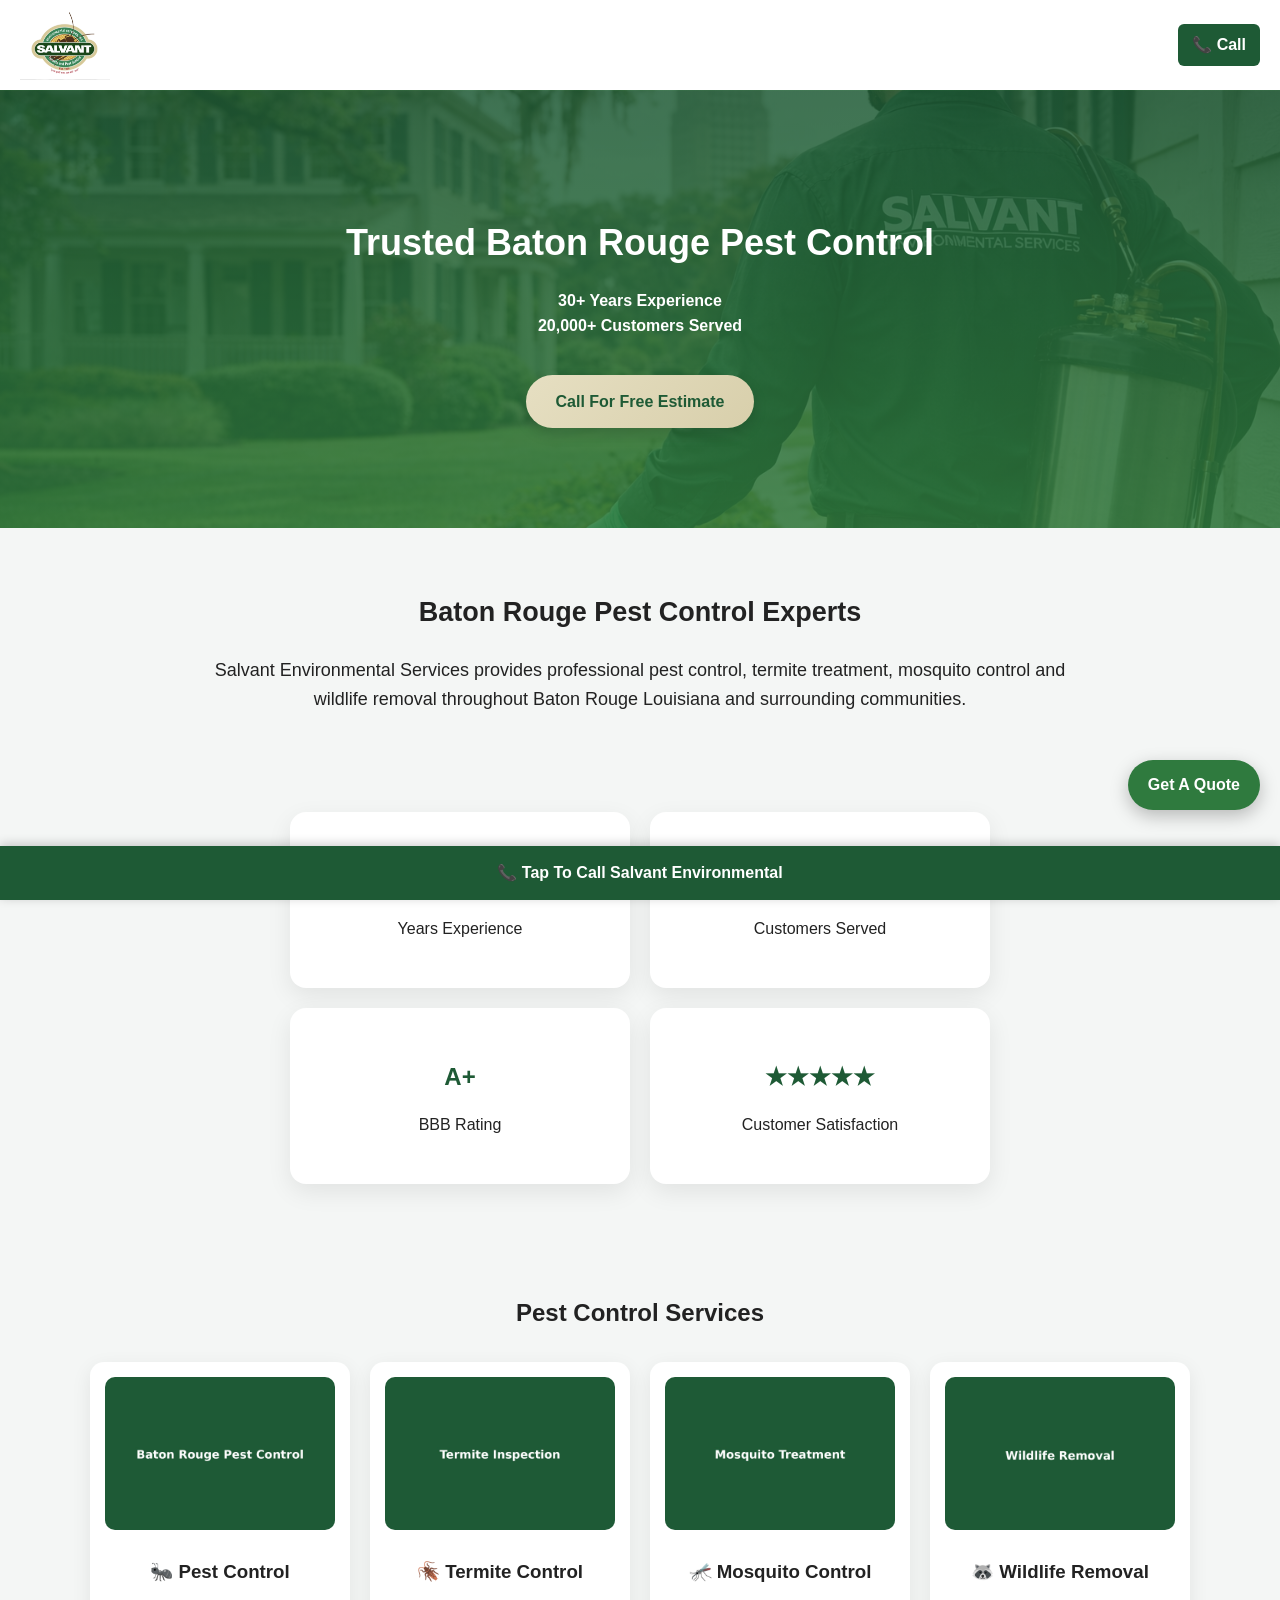
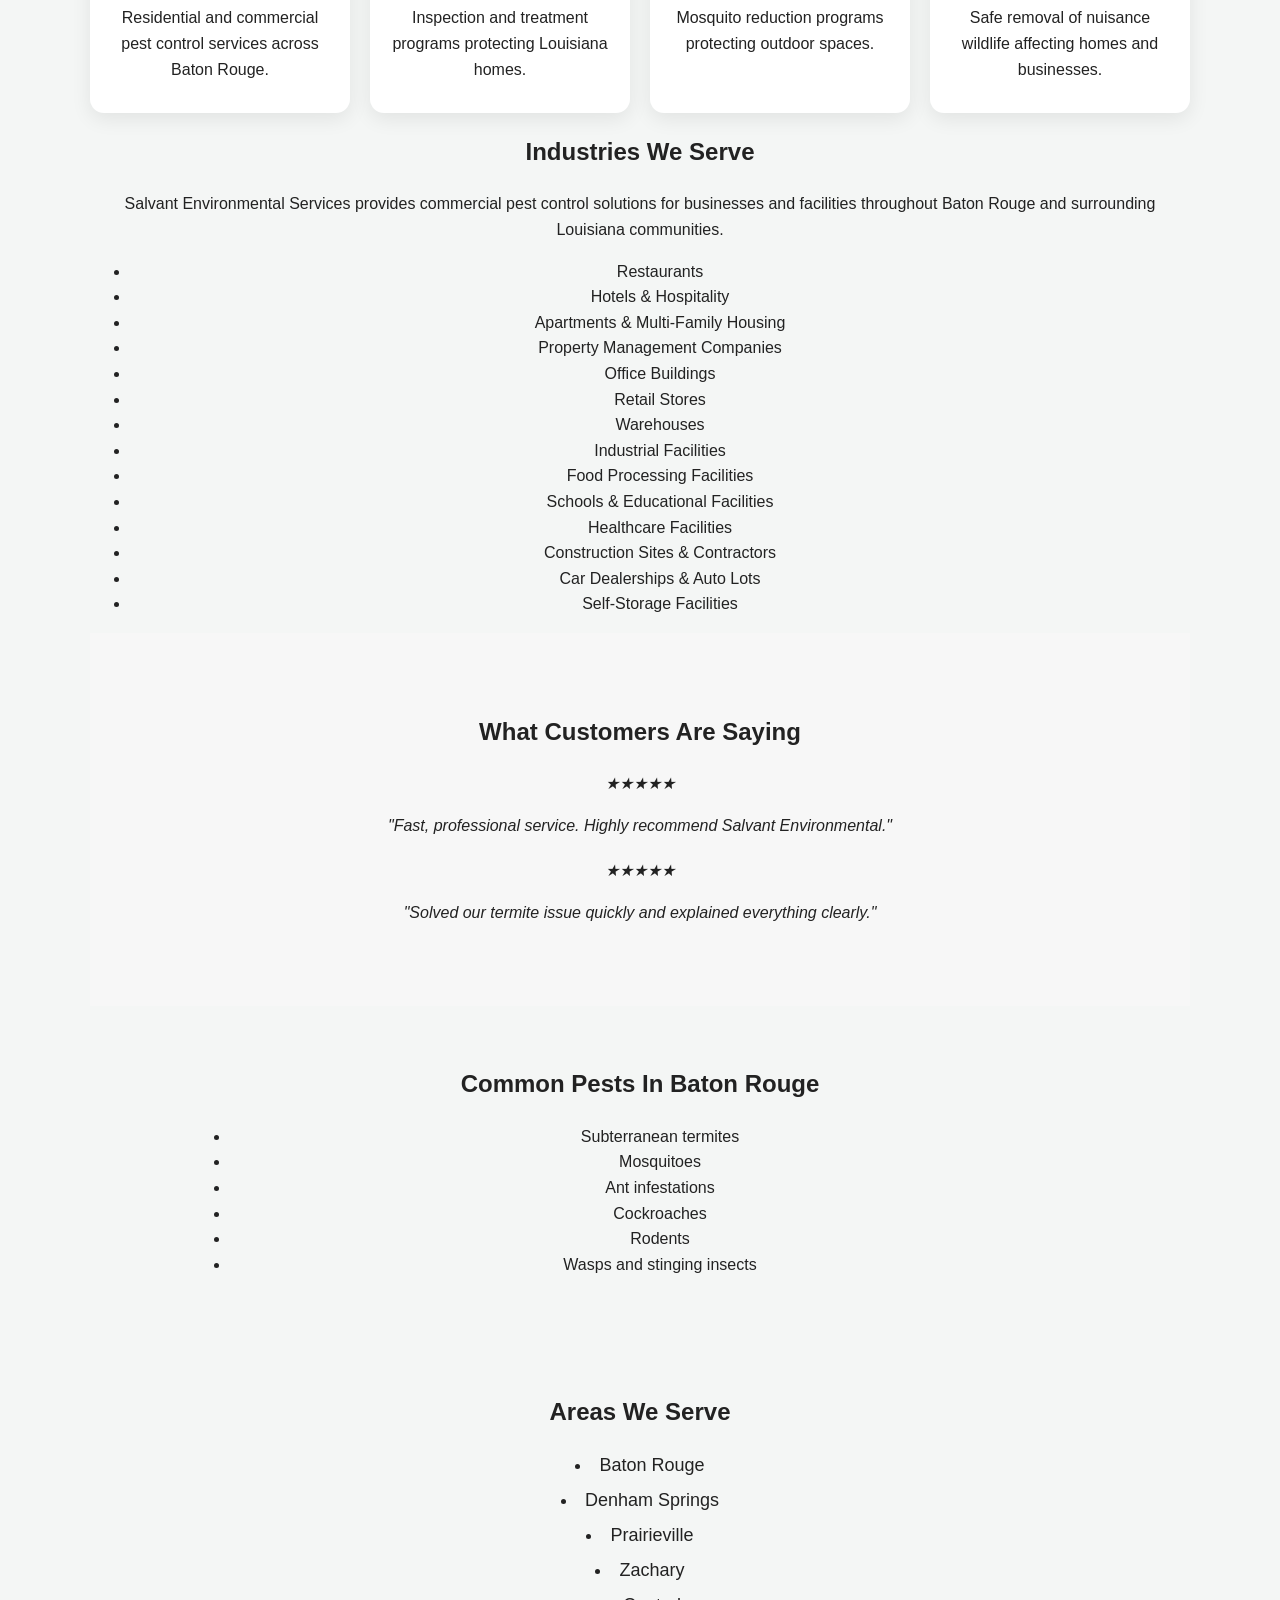
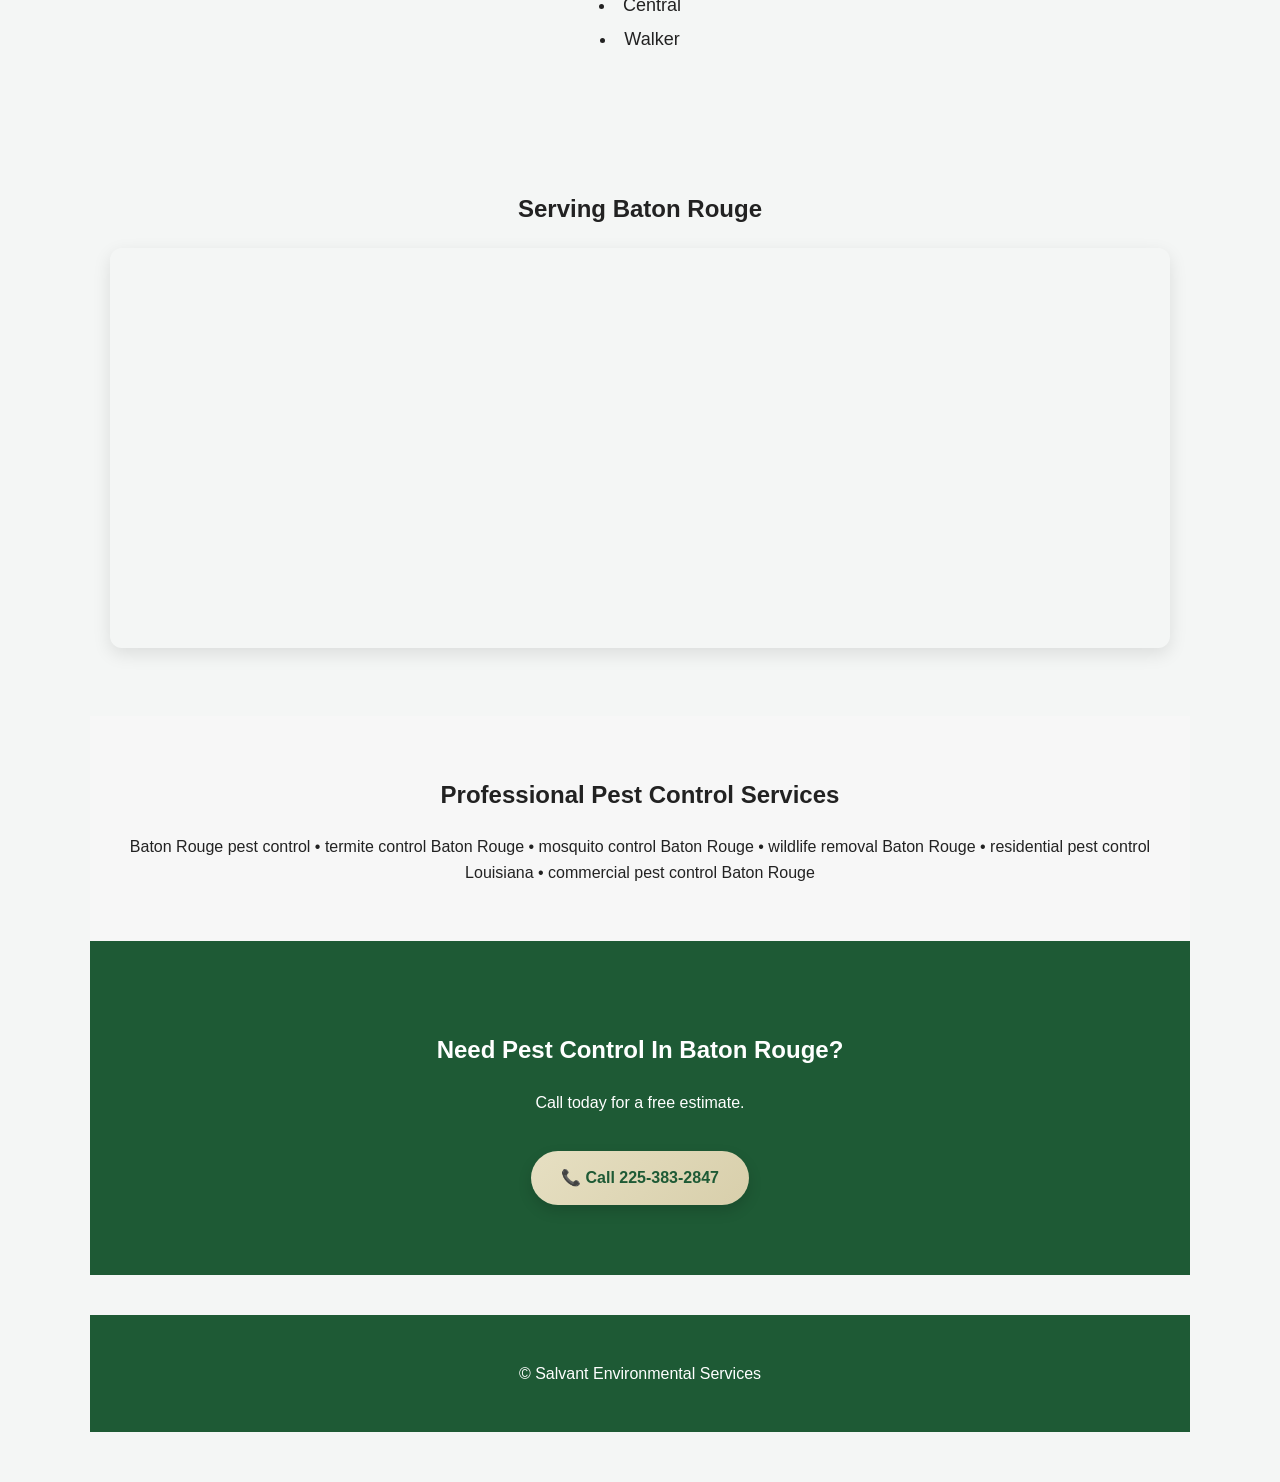
==== index.html @ a9a9c3de "Update index.html" ====
<!DOCTYPE html>
<html lang="en">

<head>

<meta charset="UTF-8">
<meta name="viewport" content="width=device-width, initial-scale=1.0">

<title>Salvant Environmental Services | Baton Rouge Pest Control</title>

<meta name="description" content="Salvant Environmental Services provides pest control, termite control, mosquito control and wildlife removal in Baton Rouge Louisiana. 30+ years experience and over 20,000 customers served.">

<meta name="keywords" content="Baton Rouge pest control, termite control Baton Rouge, mosquito control Louisiana, wildlife removal Baton Rouge, pest control Baton Rouge, Salvant Environmental Services">

<meta name="robots" content="index, follow">

<meta name="geo.region" content="US-LA">
<meta name="geo.placename" content="Baton Rouge">
<meta name="geo.position" content="30.4515;-91.1871">

<link rel="stylesheet" href="styles.css">
<link rel="icon" href="favicon.ico">

<meta property="og:title" content="Salvant Environmental Services | Baton Rouge Pest Control">
<meta property="og:description" content="Trusted Baton Rouge pest control with 30+ years of experience and 20,000+ customers served.">
<meta property="og:type" content="website">
<meta property="og:image" content="images/hero.PNG">

<meta name="twitter:card" content="summary_large_image">
<meta name="twitter:title" content="Salvant Environmental Services">
<meta name="twitter:description" content="Trusted Baton Rouge pest control with 30+ years experience">
<meta name="twitter:image" content="images/hero.jpg">

<script type="application/ld+json">
{
 "@context":"https://schema.org",
 "@type":"PestControl",
 "name":"Salvant Environmental Services",
 "image":"images/hero.jpg",
 "url":"https://geosalvant-prog.github.io/salvant-site/",
 "telephone":"+1-225-383-2847",
 "priceRange":"$$",
 "foundingDate":"1999",
 "address":{
   "@type":"PostalAddress",
   "streetAddress":"4488 Florida Blvd",
   "addressLocality":"Baton Rouge",
   "addressRegion":"LA",
   "postalCode":"70806",
   "addressCountry":"US"
 },
 "geo":{
   "@type":"GeoCoordinates",
   "latitude":"30.4515",
   "longitude":"-91.1871"
 },
 "aggregateRating":{
   "@type":"AggregateRating",
   "ratingValue":"5",
   "reviewCount":"20000"
 }
}
</script>

<script type="application/ld+json">
{
 "@context":"https://schema.org",
 "@type":"FAQPage",
 "mainEntity":[
 {
 "@type":"Question",
 "name":"How long has Salvant Environmental Services been in business?",
 "acceptedAnswer":{
 "@type":"Answer",
 "text":"Salvant Environmental Services has over 30 years of pest control experience and was established in 1999."
 }
 },
 {
 "@type":"Question",
 "name":"What services does Salvant Environmental Services provide?",
 "acceptedAnswer":{
 "@type":"Answer",
 "text":"The company provides pest control, termite treatment, mosquito control, wildlife removal and inspections."
 }
 }
 ]
}
</script>

</head>

<body>

<div class="topbar">
<img src="images/logo.png" class="logo" alt="Salvant Environmental Services logo">
<a href="tel:12253832847" class="callbtn">📞 Call</a>
</div>

<header class="hero">
<div class="hero-content">

<h1>Trusted Baton Rouge Pest Control</h1>

<p>
<strong>30+ Years Experience</strong><br>
<strong>20,000+ Customers Served</strong>
</p>

<a href="tel:12253832847" class="cta">
Call For Free Estimate
</a>

</div>
</header>

<section class="location">

<h2>Baton Rouge Pest Control Experts</h2>

<p>
Salvant Environmental Services provides professional pest control,
termite treatment, mosquito control and wildlife removal throughout
Baton Rouge Louisiana and surrounding communities.
</p>

</section>

<section class="stats">

<div class="stat">
<h2>30+</h2>
<p>Years Experience</p>
</div>

<div class="stat">
<h2>20,000+</h2>
<p>Customers Served</p>
</div>

<div class="stat">
<h2>A+</h2>
<p>BBB Rating</p>
</div>

<div class="stat">
<h2>★★★★★</h2>
<p>Customer Satisfaction</p>
</div>

</section>

<section class="services">

<h2>Pest Control Services</h2>

<div class="grid">

<div class="card">
<img src="images/pest-control.jpg" alt="Baton Rouge pest control technician spraying home">
<h3>🐜 Pest Control</h3>
<p>Residential and commercial pest control services across Baton Rouge.</p>
</div>

<div class="card">
<img src="images/termite-control.jpg" alt="Termite inspection Baton Rouge Louisiana">
<h3>🪳 Termite Control</h3>
<p>Inspection and treatment programs protecting Louisiana homes.</p>
</div>

<div class="card">
<img src="images/mosquito-control.jpg" alt="Mosquito treatment Baton Rouge">
<h3>🦟 Mosquito Control</h3>
<p>Mosquito reduction programs protecting outdoor spaces.</p>
</div>

<div class="card">
<img src="images/wildlife-removal.jpg" alt="Wildlife removal Baton Rouge">
<h3>🦝 Wildlife Removal</h3>
<p>Safe removal of nuisance wildlife affecting homes and businesses.</p>
</div>

</div>

<section class="industries-served">

<h2>Industries We Serve</h2>

<p>
Salvant Environmental Services provides commercial pest control
solutions for businesses and facilities throughout Baton Rouge
and surrounding Louisiana communities.
</p>

<ul class="industry-list">

<li>Restaurants</li>

<li>Hotels & Hospitality</li>

<li>Apartments & Multi-Family Housing</li>

<li>Property Management Companies</li>

<li>Office Buildings</li>

<li>Retail Stores</li>

<li>Warehouses</li>

<li>Industrial Facilities</li>

<li>Food Processing Facilities</li>

<li>Schools & Educational Facilities</li>

<li>Healthcare Facilities</li>

<li>Construction Sites & Contractors</li>

<li>Car Dealerships & Auto Lots</li>

<li>Self-Storage Facilities</li>

</ul>

</section>

<section class="reviews">

<h2>What Customers Are Saying</h2>

<div class="review">
★★★★★
<p>"Fast, professional service. Highly recommend Salvant Environmental."</p>
</div>

<div class="review">
★★★★★
<p>"Solved our termite issue quickly and explained everything clearly."</p>
</div>

</section>

<section class="info">

<h2>Common Pests In Baton Rouge</h2>

<ul>
<li>Subterranean termites</li>
<li>Mosquitoes</li>
<li>Ant infestations</li>
<li>Cockroaches</li>
<li>Rodents</li>
<li>Wasps and stinging insects</li>
</ul>

</section>

<section class="areas">

<h2>Areas We Serve</h2>

<ul>
<li>Baton Rouge</li>
<li>Denham Springs</li>
<li>Prairieville</li>
<li>Zachary</li>
<li>Central</li>
<li>Walker</li>
</ul>

</section>

<section class="map">

<h2>Serving Baton Rouge</h2>

<iframe
src="https://maps.google.com/maps?q=4488%20Florida%20Blvd%20Baton%20Rouge&t=&z=13&ie=UTF8&iwloc=&output=embed">
</iframe>

</section>

<section class="keywords">

<h2>Professional Pest Control Services</h2>

<p>
Baton Rouge pest control • termite control Baton Rouge • mosquito control Baton Rouge • wildlife removal Baton Rouge • residential pest control Louisiana • commercial pest control Baton Rouge
</p>

</section>

<section class="cta-section">

<h2>Need Pest Control In Baton Rouge?</h2>

<p>Call today for a free estimate.</p>

<a href="tel:12253832847" class="cta">
📞 Call 225-383-2847
</a>

</section>

<footer>
<p>© Salvant Environmental Services</p>
</footer>

<div class="callbar">
<a href="tel:12253832847">📞 Tap To Call Salvant Environmental</a>
</div>

<a href="tel:12253832847" class="quote-btn">Get A Quote</a>

</body>
</html>
---- styles.css ----
body{
font-family:-apple-system,BlinkMacSystemFont,"Segoe UI",Roboto,Helvetica,Arial,sans-serif;
margin:0;
background:#f4f6f5;
color:#222;
line-height:1.6;
}

/* top bar */

.topbar{
display:flex;
justify-content:space-between;
align-items:center;
background:white;
padding:10px 20px;
box-shadow:0 2px 8px rgba(0,0,0,.05);
}

.logo{
height:70px;
}

.callbtn{
background:#1E5A35;
color:white;
padding:8px 14px;
border-radius:6px;
text-decoration:none;
font-weight:bold;
}

/* hero */

.hero{
background:
linear-gradient(rgba(30,90,53,.85),rgba(47,122,62,.85)),
url("images/hero.PNG");
background-size:cover;
background-position:center;
color:white;
text-align:center;
padding:100px 20px;
}

.hero h1{
font-size:36px;
margin-bottom:10px;
}

/* buttons */

.cta{
display:inline-block;
margin-top:20px;
background:linear-gradient(135deg,#E6DFC2,#d8cfab);
color:#1E5A35;
padding:14px 30px;
border-radius:40px;
text-decoration:none;
font-weight:bold;
box-shadow:0 6px 14px rgba(0,0,0,.15);
transition:.25s;
}

.cta:hover{
transform:translateY(-2px);
box-shadow:0 10px 18px rgba(0,0,0,.18);
}

/* location intro */

.location{
max-width:900px;
margin:auto;
padding:40px 20px;
text-align:center;
font-size:18px;
}

/* stats */

.stats{
display:grid;
grid-template-columns:repeat(2,1fr);
gap:20px;
padding:40px;
max-width:700px;
margin:auto;
}

.stat{
background:white;
padding:30px;
border-radius:16px;
box-shadow:0 8px 25px rgba(0,0,0,.08);
text-align:center;
transition:.25s;
}

.stat:hover{
transform:translateY(-4px);
}

.stat h2{
color:#1E5A35;
margin-bottom:5px;
}

/* services */

.services{
max-width:1100px;
margin:auto;
padding:50px 20px;
text-align:center;
}

.grid{
display:grid;
grid-template-columns:repeat(auto-fit,minmax(250px,1fr));
gap:20px;
margin-top:30px;
}

.card{
background:white;
border-radius:14px;
box-shadow:0 6px 20px rgba(0,0,0,.08);
padding:15px;
transition:.25s;
}

.card:hover{
transform:translateY(-6px);
box-shadow:0 14px 30px rgba(0,0,0,.12);
}

.card img{
width:100%;
border-radius:10px;
}

/* reviews */

.reviews{
background:#f7f7f7;
padding:60px 20px;
text-align:center;
}

.review{
max-width:600px;
margin:auto;
margin-bottom:20px;
font-style:italic;
}

/* pest info */

.info{
max-width:900px;
margin:auto;
padding:40px 20px;
}

/* areas */

.areas{
padding:40px 20px;
text-align:center;
max-width:700px;
margin:auto;
}

.areas ul{
list-style-position:inside;
padding:0;
}

.areas li{
margin:6px 0;
font-size:18px;
}

/* map */

.map{
padding:60px 20px;
text-align:center;
}

.map iframe{
width:100%;
height:400px;
border:0;
border-radius:12px;
box-shadow:0 6px 18px rgba(0,0,0,.1);
}

/* keyword section */

.keywords{
background:#f7f7f7;
padding:40px 20px;
text-align:center;
font-size:16px;
}

/* faq */

.faq{
max-width:900px;
margin:auto;
padding:40px 20px;
}

.faq h3{
margin-top:20px;
}

/* call to action */

.cta-section{
background:#1E5A35;
color:white;
text-align:center;
padding:70px 20px;
}

/* footer */

footer{
background:#1E5A35;
color:white;
text-align:center;
padding:30px;
margin-top:40px;
}

/* sticky call bar */

.callbar{
position:fixed;
bottom:0;
left:0;
right:0;
background:#1E5A35;
padding:14px;
text-align:center;
box-shadow:0 -2px 10px rgba(0,0,0,.2);
}

.callbar a{
color:white;
font-weight:bold;
text-decoration:none;
}

/* floating quote button */

.quote-btn{
position:fixed;
right:20px;
bottom:90px;
background:#2F7A3E;
color:white;
padding:12px 20px;
border-radius:30px;
font-weight:bold;
text-decoration:none;
box-shadow:0 6px 18px rgba(0,0,0,.25);
}

/* mobile responsiveness */

@media (max-width:768px){

.hero{
padding:80px 20px;
}

.hero h1{
font-size:28px;
}

.stats{
grid-template-columns:1fr;
}

.logo{
height:55px;
}

}

.commercial{
padding:60px 20px;
text-align:center;
max-width:1000px;
margin:auto;
}

.commercial p{
max-width:700px;
margin:auto;
margin-bottom:30px;
}

.industry-grid{
display:grid;
grid-template-columns:repeat(auto-fit,minmax(200px,1fr));
gap:15px;
margin-top:20px;
}

.industry{
background:white;
padding:16px;
border-radius:10px;
box-shadow:0 5px 15px rgba(0,0,0,.08);
font-weight:600;
}
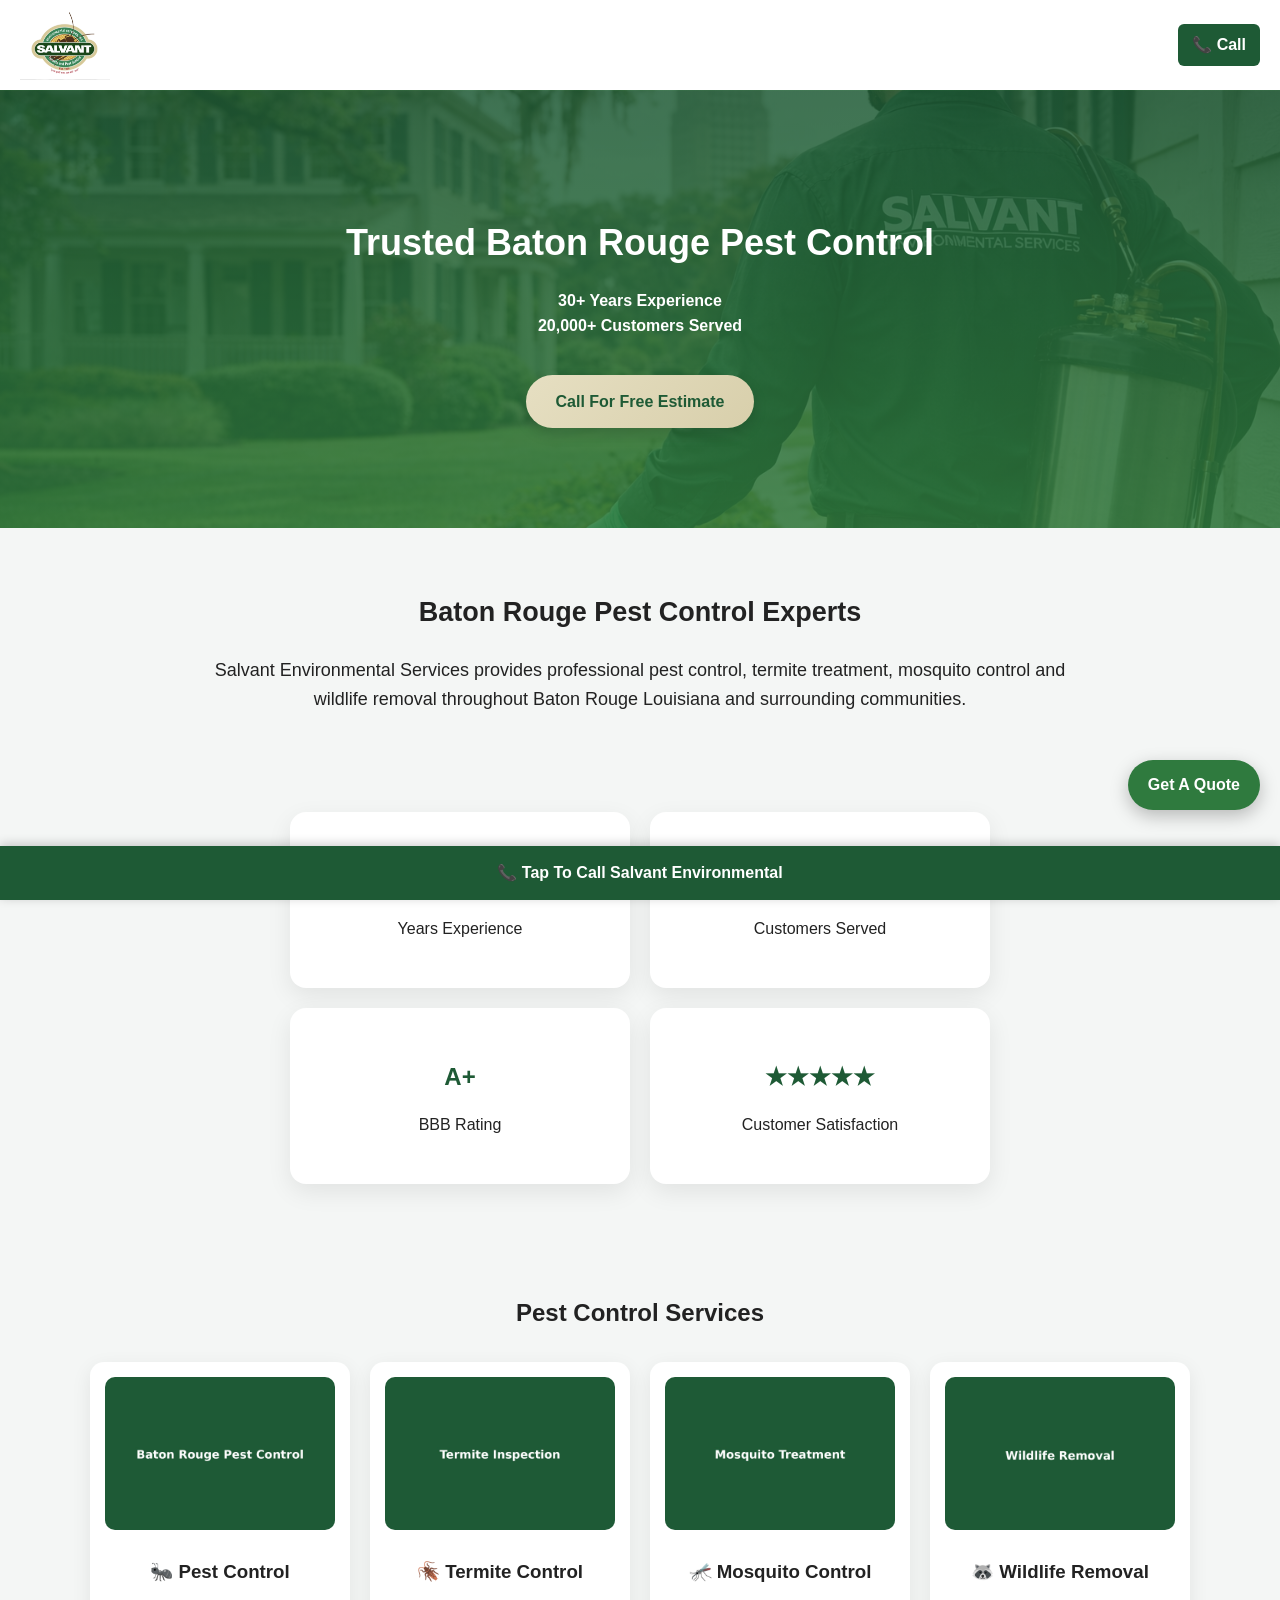
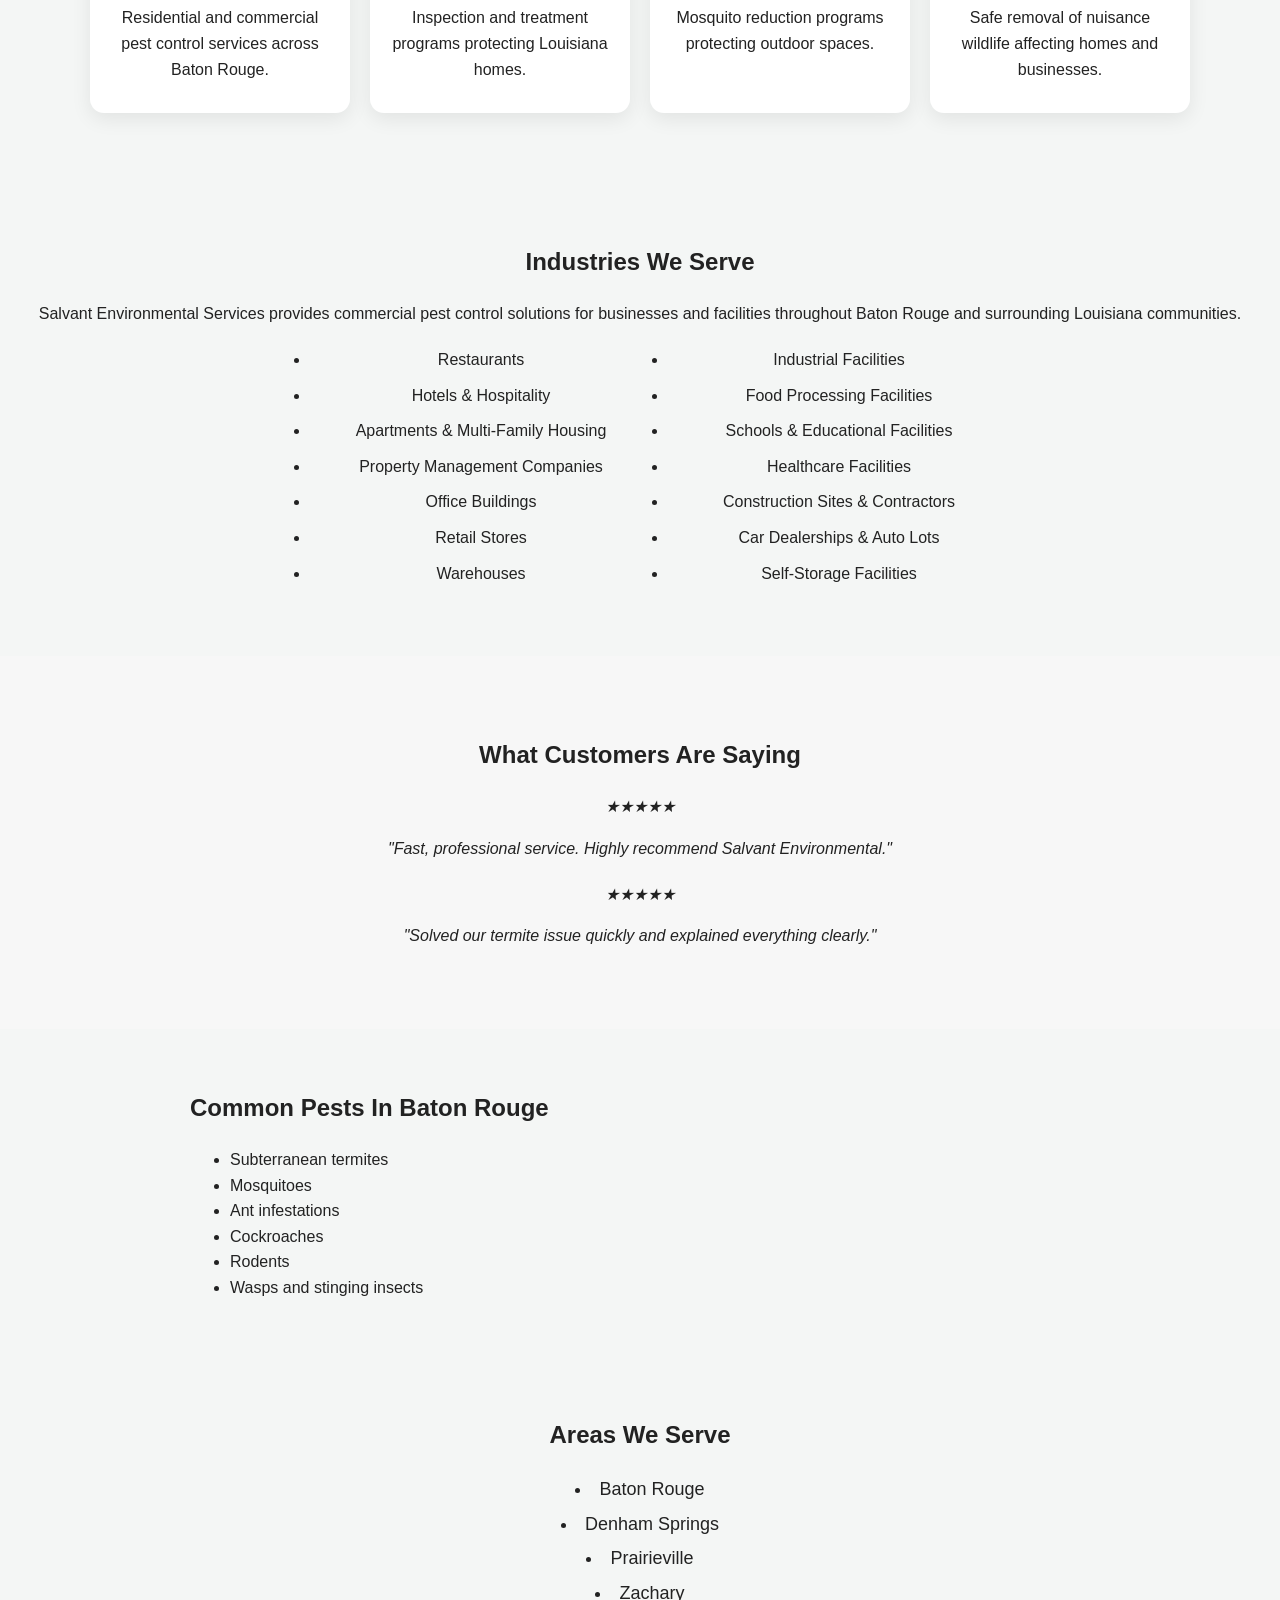
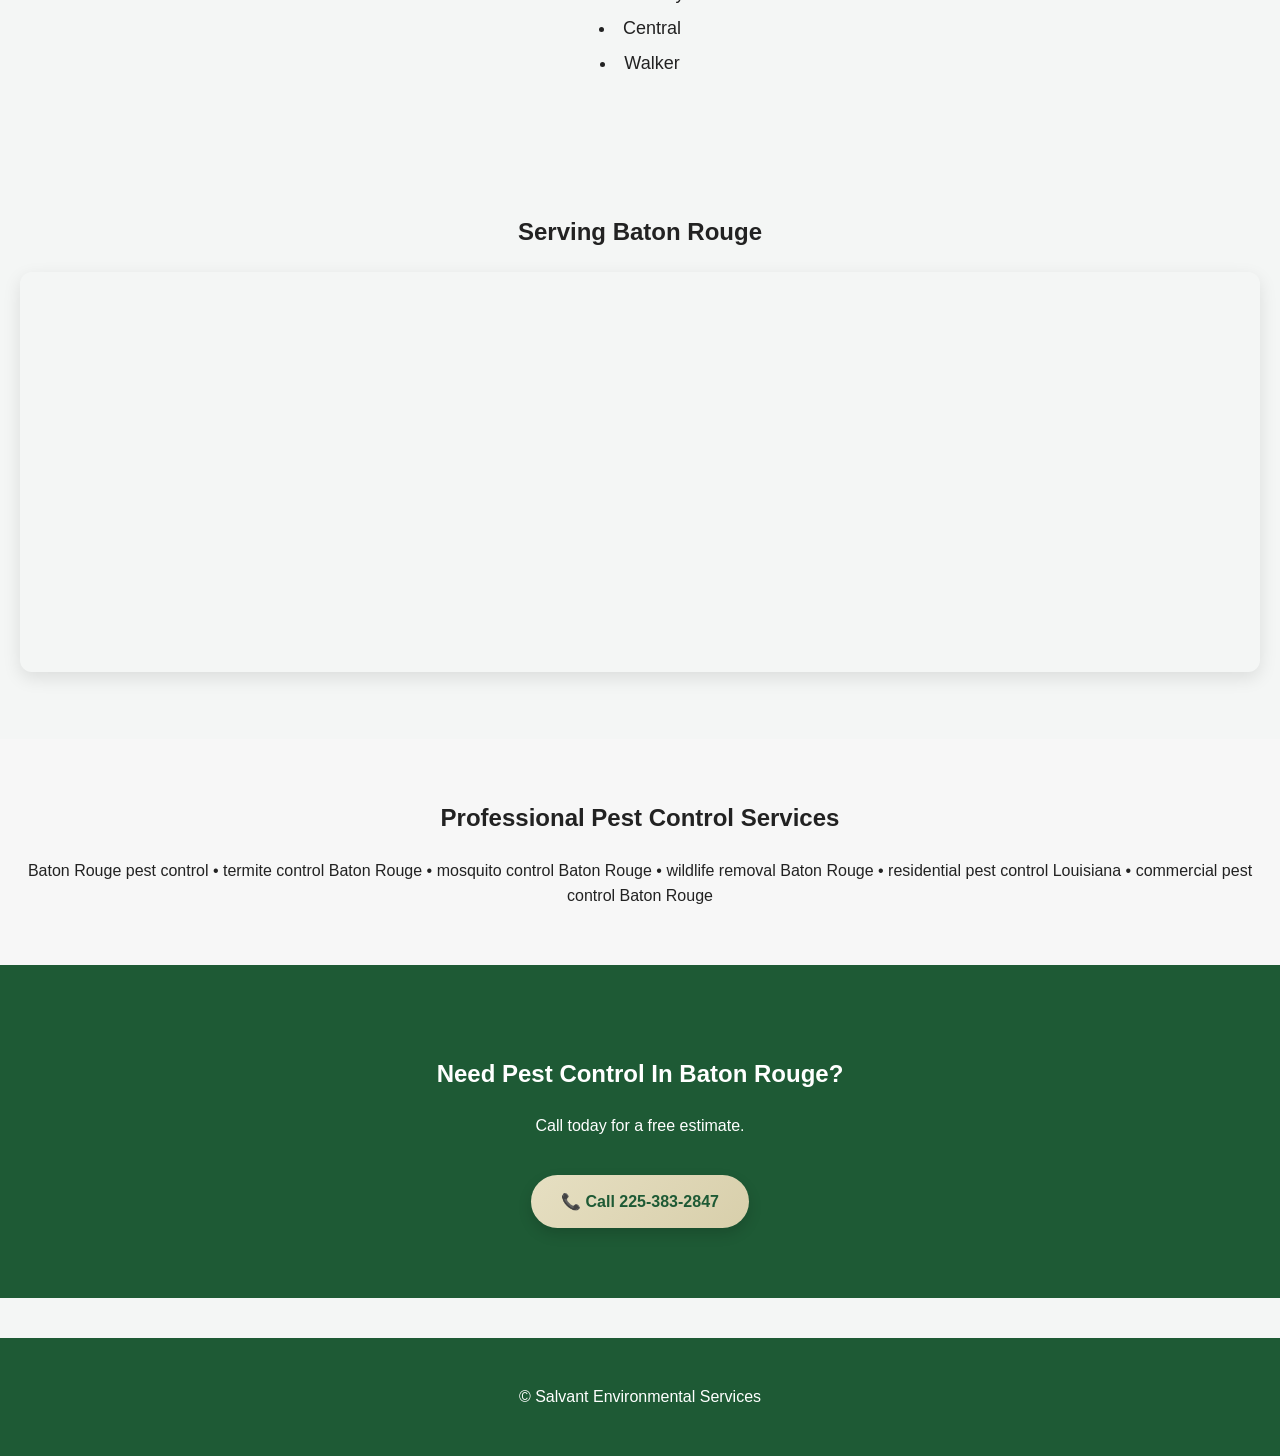
==== commit 29885d22: "Update index.html" ====
--- a/index.html
+++ b/index.html
@@ -181,6 +181,9 @@
 
 </div>
 
+</section>
+
+
 <section class="industries-served">
 
 <h2>Industries We Serve</h2>
@@ -194,31 +197,18 @@
 <ul class="industry-list">
 
 <li>Restaurants</li>
-
 <li>Hotels & Hospitality</li>
-
 <li>Apartments & Multi-Family Housing</li>
-
 <li>Property Management Companies</li>
-
 <li>Office Buildings</li>
-
 <li>Retail Stores</li>
-
 <li>Warehouses</li>
-
 <li>Industrial Facilities</li>
-
 <li>Food Processing Facilities</li>
-
 <li>Schools & Educational Facilities</li>
-
 <li>Healthcare Facilities</li>
-
 <li>Construction Sites & Contractors</li>
-
 <li>Car Dealerships & Auto Lots</li>
-
 <li>Self-Storage Facilities</li>
 
 </ul>
--- a/styles.css
+++ b/styles.css
@@ -294,30 +294,19 @@
 
 }
 
-.commercial{
+.industries-served{
 padding:60px 20px;
 text-align:center;
-max-width:1000px;
-margin:auto;
-}
-
-.commercial p{
+}
+
+.industry-list{
+columns:2;
 max-width:700px;
 margin:auto;
-margin-bottom:30px;
-}
-
-.industry-grid{
-display:grid;
-grid-template-columns:repeat(auto-fit,minmax(200px,1fr));
-gap:15px;
 margin-top:20px;
-}
-
-.industry{
-background:white;
-padding:16px;
-border-radius:10px;
-box-shadow:0 5px 15px rgba(0,0,0,.08);
-font-weight:600;
-}
+font-size:16px;
+}
+
+.industry-list li{
+margin-bottom:10px;
+}
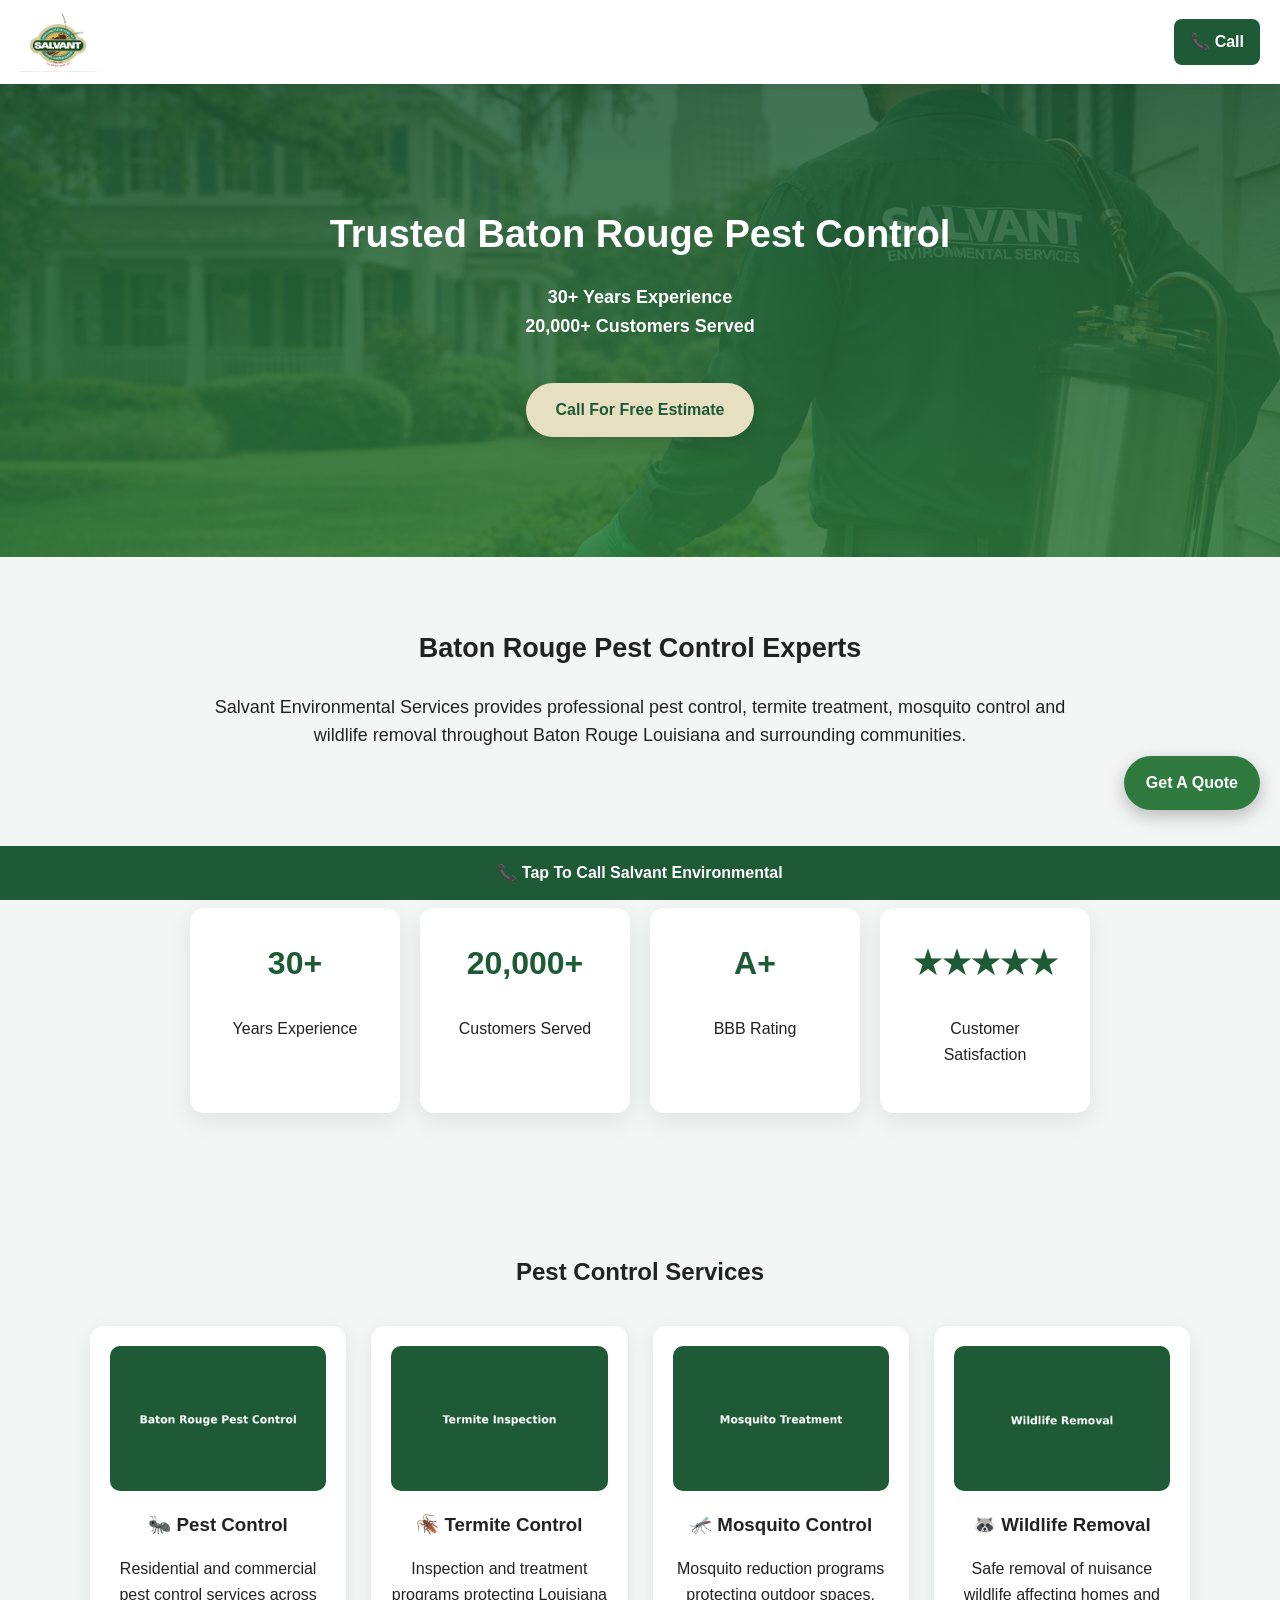
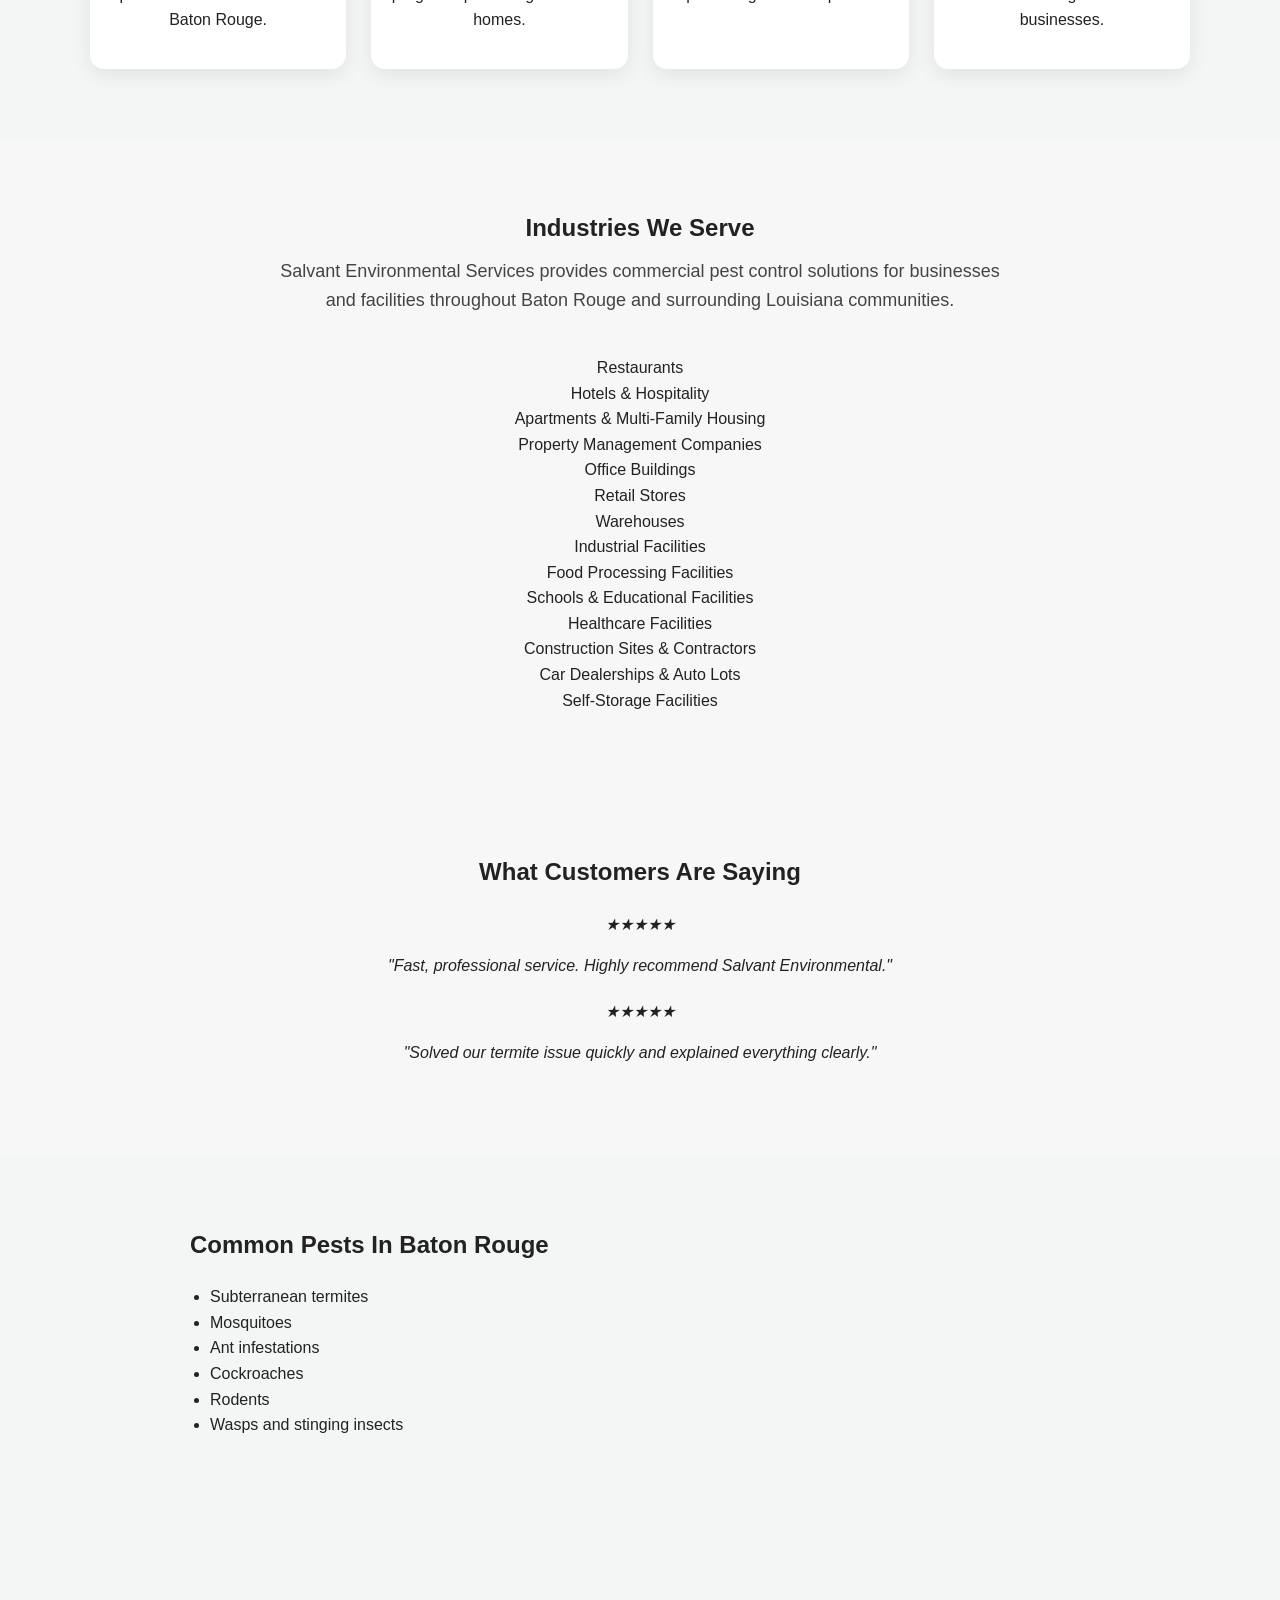
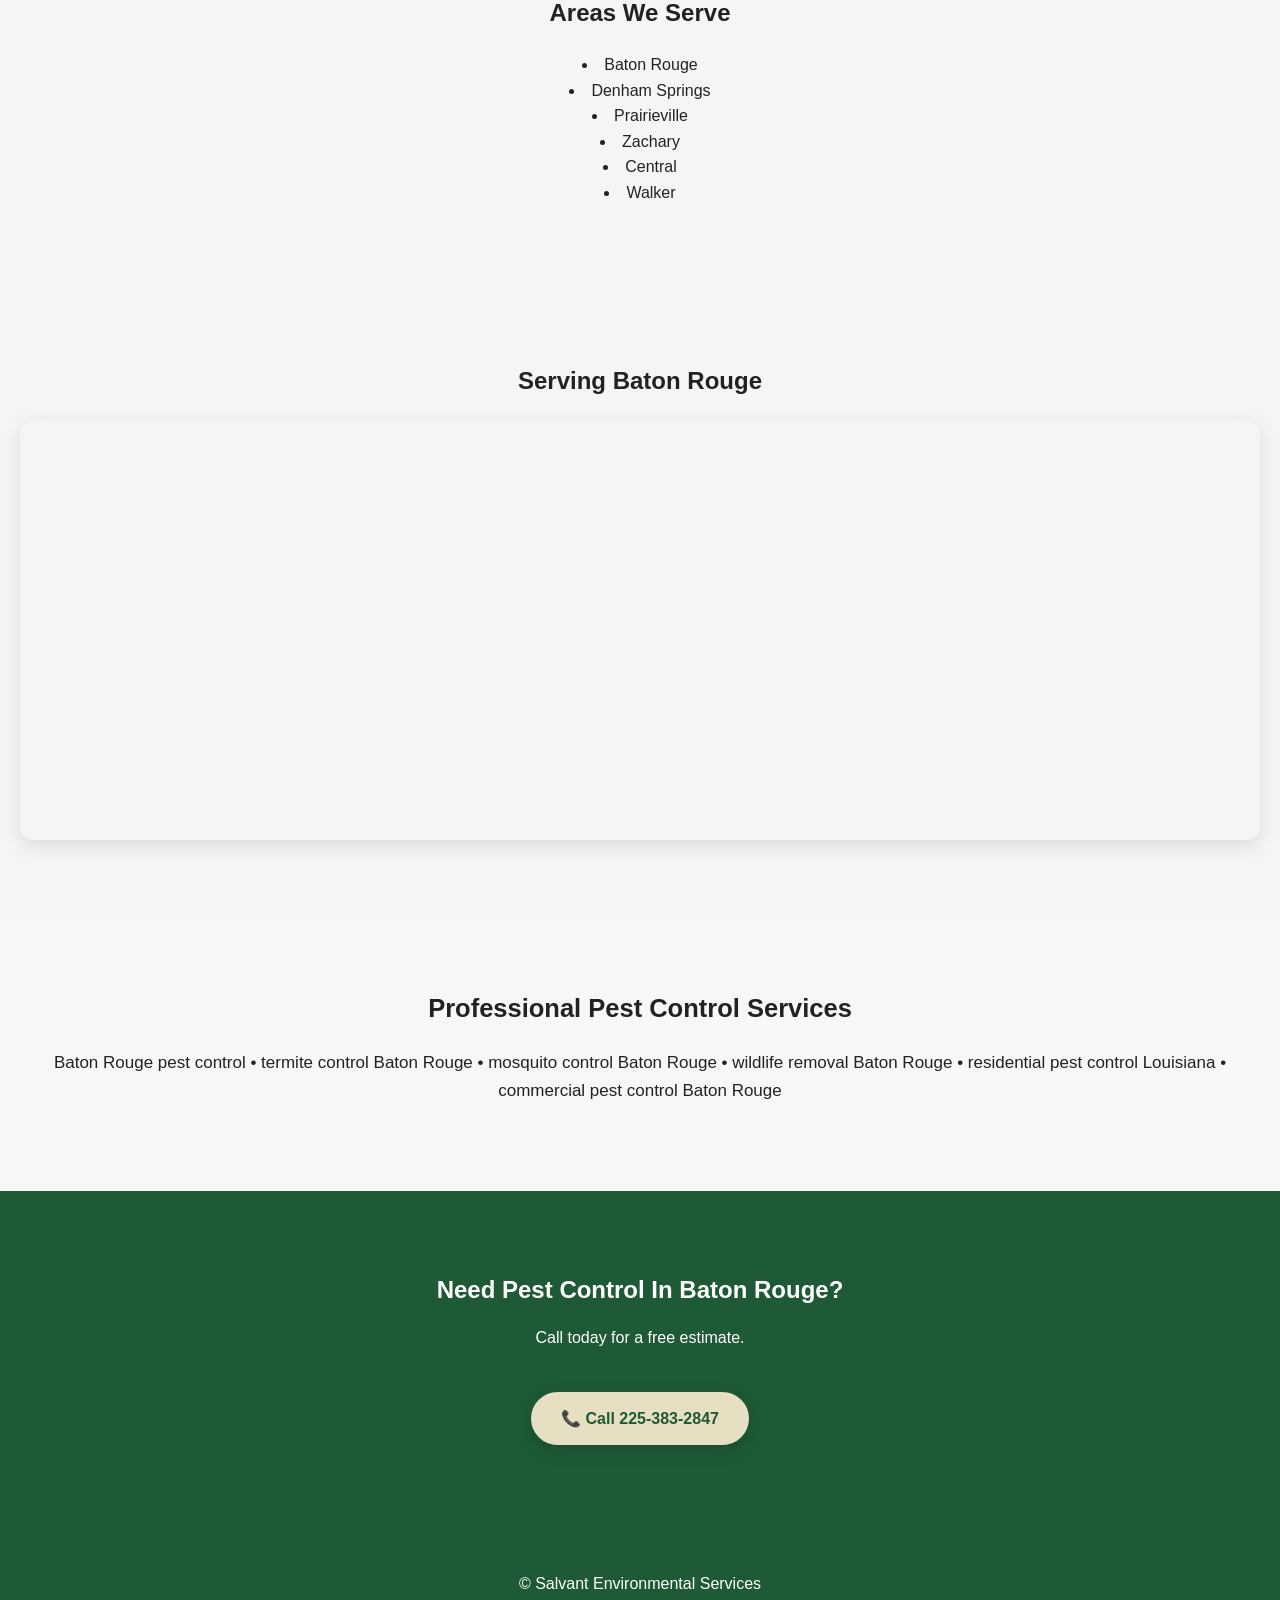
==== commit 7275dd6f: "Update index.html" ====
--- a/index.html
+++ b/index.html
@@ -186,32 +186,30 @@
 
 <section class="industries-served">
 
-<h2>Industries We Serve</h2>
-
-<p>
-Salvant Environmental Services provides commercial pest control
-solutions for businesses and facilities throughout Baton Rouge
-and surrounding Louisiana communities.
-</p>
-
-<ul class="industry-list">
-
-<li>Restaurants</li>
-<li>Hotels & Hospitality</li>
-<li>Apartments & Multi-Family Housing</li>
-<li>Property Management Companies</li>
-<li>Office Buildings</li>
-<li>Retail Stores</li>
-<li>Warehouses</li>
-<li>Industrial Facilities</li>
-<li>Food Processing Facilities</li>
-<li>Schools & Educational Facilities</li>
-<li>Healthcare Facilities</li>
-<li>Construction Sites & Contractors</li>
-<li>Car Dealerships & Auto Lots</li>
-<li>Self-Storage Facilities</li>
-
-</ul>
+  <h2>Industries We Serve</h2>
+
+  <p class="industries-intro">
+    Salvant Environmental Services provides commercial pest control
+    solutions for businesses and facilities throughout Baton Rouge
+    and surrounding Louisiana communities.
+  </p>
+
+  <div class="industry-grid">
+    <div class="industry-card">Restaurants</div>
+    <div class="industry-card">Hotels & Hospitality</div>
+    <div class="industry-card">Apartments & Multi-Family Housing</div>
+    <div class="industry-card">Property Management Companies</div>
+    <div class="industry-card">Office Buildings</div>
+    <div class="industry-card">Retail Stores</div>
+    <div class="industry-card">Warehouses</div>
+    <div class="industry-card">Industrial Facilities</div>
+    <div class="industry-card">Food Processing Facilities</div>
+    <div class="industry-card">Schools & Educational Facilities</div>
+    <div class="industry-card">Healthcare Facilities</div>
+    <div class="industry-card">Construction Sites & Contractors</div>
+    <div class="industry-card">Car Dealerships & Auto Lots</div>
+    <div class="industry-card">Self-Storage Facilities</div>
+  </div>
 
 </section>
 
--- a/styles.css
+++ b/styles.css
@@ -1,3 +1,5 @@
+/* GLOBAL */
+
 body{
 font-family:-apple-system,BlinkMacSystemFont,"Segoe UI",Roboto,Helvetica,Arial,sans-serif;
 margin:0;
@@ -6,31 +8,44 @@
 line-height:1.6;
 }
 
-/* top bar */
+h1,h2,h3{
+margin-top:0;
+}
+
+section{
+padding:70px 20px;
+}
+
+
+/* TOP BAR */
 
 .topbar{
 display:flex;
 justify-content:space-between;
 align-items:center;
 background:white;
-padding:10px 20px;
-box-shadow:0 2px 8px rgba(0,0,0,.05);
+padding:12px 20px;
+box-shadow:0 3px 10px rgba(0,0,0,.05);
+position:sticky;
+top:0;
+z-index:999;
 }
 
 .logo{
-height:70px;
+height:60px;
 }
 
 .callbtn{
 background:#1E5A35;
 color:white;
-padding:8px 14px;
-border-radius:6px;
+padding:10px 16px;
+border-radius:8px;
 text-decoration:none;
-font-weight:bold;
-}
-
-/* hero */
+font-weight:600;
+}
+
+
+/* HERO */
 
 .hero{
 background:
@@ -40,112 +55,165 @@
 background-position:center;
 color:white;
 text-align:center;
-padding:100px 20px;
+padding:120px 20px;
 }
 
 .hero h1{
-font-size:36px;
-margin-bottom:10px;
-}
-
-/* buttons */
+font-size:38px;
+margin-bottom:12px;
+}
+
+.hero p{
+font-size:18px;
+}
 
 .cta{
 display:inline-block;
-margin-top:20px;
-background:linear-gradient(135deg,#E6DFC2,#d8cfab);
+margin-top:25px;
+background:#E6DFC2;
 color:#1E5A35;
 padding:14px 30px;
 border-radius:40px;
 text-decoration:none;
-font-weight:bold;
-box-shadow:0 6px 14px rgba(0,0,0,.15);
+font-weight:700;
+box-shadow:0 6px 18px rgba(0,0,0,.15);
 transition:.25s;
 }
 
 .cta:hover{
 transform:translateY(-2px);
-box-shadow:0 10px 18px rgba(0,0,0,.18);
-}
-
-/* location intro */
+box-shadow:0 10px 22px rgba(0,0,0,.18);
+}
+
+
+/* LOCATION */
 
 .location{
 max-width:900px;
 margin:auto;
-padding:40px 20px;
 text-align:center;
 font-size:18px;
 }
 
-/* stats */
+
+/* STATS */
 
 .stats{
 display:grid;
-grid-template-columns:repeat(2,1fr);
+grid-template-columns:repeat(auto-fit,minmax(200px,1fr));
 gap:20px;
-padding:40px;
-max-width:700px;
+max-width:900px;
 margin:auto;
 }
 
 .stat{
 background:white;
 padding:30px;
-border-radius:16px;
-box-shadow:0 8px 25px rgba(0,0,0,.08);
-text-align:center;
-transition:.25s;
-}
-
-.stat:hover{
-transform:translateY(-4px);
+border-radius:14px;
+box-shadow:0 8px 24px rgba(0,0,0,.08);
+text-align:center;
 }
 
 .stat h2{
 color:#1E5A35;
-margin-bottom:5px;
-}
-
-/* services */
+font-size:32px;
+}
+
+
+/* SERVICES */
 
 .services{
 max-width:1100px;
 margin:auto;
-padding:50px 20px;
 text-align:center;
 }
 
 .grid{
 display:grid;
 grid-template-columns:repeat(auto-fit,minmax(250px,1fr));
-gap:20px;
-margin-top:30px;
+gap:25px;
+margin-top:35px;
 }
 
 .card{
 background:white;
 border-radius:14px;
 box-shadow:0 6px 20px rgba(0,0,0,.08);
-padding:15px;
+padding:20px;
 transition:.25s;
 }
 
 .card:hover{
 transform:translateY(-6px);
-box-shadow:0 14px 30px rgba(0,0,0,.12);
+box-shadow:0 12px 30px rgba(0,0,0,.12);
 }
 
 .card img{
 width:100%;
 border-radius:10px;
-}
-
-/* reviews */
+margin-bottom:12px;
+}
+
+.card h3{
+margin-bottom:8px;
+}
+
+
+/* INDUSTRIES */
+
+.industries-served{
+background:#f7f7f7;
+text-align:center;
+padding:70px 20px;
+}
+
+.industries-served h2{
+margin-bottom:10px;
+}
+
+.industries-intro{
+max-width:720px;
+margin:auto;
+margin-bottom:40px;
+font-size:18px;
+color:#444;
+}
+
+/* industry grid layout */
+
+.industry-list{
+list-style:none;
+padding:0;
+margin:auto;
+max-width:1000px;
+display:grid;
+grid-template-columns:repeat(auto-fit,minmax(230px,1fr));
+gap:18px;
+}
+
+/* industry tiles */
+
+.industry-list li{
+background:white;
+padding:18px 20px;
+border-radius:12px;
+box-shadow:0 5px 16px rgba(0,0,0,.08);
+font-weight:600;
+transition:.2s;
+}
+
+/* hover effect */
+
+.industry-list li:hover{
+transform:translateY(-4px);
+box-shadow:0 10px 24px rgba(0,0,0,.12);
+}
+
+
+/* REVIEWS */
 
 .reviews{
 background:#f7f7f7;
-padding:60px 20px;
 text-align:center;
 }
 
@@ -156,21 +224,25 @@
 font-style:italic;
 }
 
-/* pest info */
+
+/* PEST INFO */
 
 .info{
 max-width:900px;
 margin:auto;
-padding:40px 20px;
-}
-
-/* areas */
+}
+
+.info ul{
+padding-left:20px;
+}
+
+
+/* AREAS */
 
 .areas{
-padding:40px 20px;
-text-align:center;
-max-width:700px;
-margin:auto;
+max-width:800px;
+margin:auto;
+text-align:center;
 }
 
 .areas ul{
@@ -178,67 +250,56 @@
 padding:0;
 }
 
-.areas li{
-margin:6px 0;
-font-size:18px;
-}
-
-/* map */
+
+/* MAP */
 
 .map{
-padding:60px 20px;
 text-align:center;
 }
 
 .map iframe{
 width:100%;
-height:400px;
+height:420px;
 border:0;
-border-radius:12px;
-box-shadow:0 6px 18px rgba(0,0,0,.1);
-}
-
-/* keyword section */
+border-radius:14px;
+box-shadow:0 6px 20px rgba(0,0,0,.1);
+}
+
+
+/* KEYWORDS */
 
 .keywords{
 background:#f7f7f7;
-padding:40px 20px;
-text-align:center;
-font-size:16px;
-}
-
-/* faq */
-
-.faq{
-max-width:900px;
-margin:auto;
-padding:40px 20px;
-}
-
-.faq h3{
-margin-top:20px;
-}
-
-/* call to action */
+text-align:center;
+font-size:17px;
+}
+
+
+/* CTA SECTION */
 
 .cta-section{
 background:#1E5A35;
 color:white;
 text-align:center;
-padding:70px 20px;
-}
-
-/* footer */
+padding:80px 20px;
+}
+
+.cta-section h2{
+margin-bottom:10px;
+}
+
+
+/* FOOTER */
 
 footer{
 background:#1E5A35;
 color:white;
 text-align:center;
 padding:30px;
-margin-top:40px;
-}
-
-/* sticky call bar */
+}
+
+
+/* STICKY CALL BAR */
 
 .callbar{
 position:fixed;
@@ -248,7 +309,7 @@
 background:#1E5A35;
 padding:14px;
 text-align:center;
-box-shadow:0 -2px 10px rgba(0,0,0,.2);
+z-index:999;
 }
 
 .callbar a{
@@ -257,7 +318,8 @@
 text-decoration:none;
 }
 
-/* floating quote button */
+
+/* FLOATING QUOTE BUTTON */
 
 .quote-btn{
 position:fixed;
@@ -265,48 +327,32 @@
 bottom:90px;
 background:#2F7A3E;
 color:white;
-padding:12px 20px;
+padding:14px 22px;
 border-radius:30px;
 font-weight:bold;
 text-decoration:none;
 box-shadow:0 6px 18px rgba(0,0,0,.25);
 }
 
-/* mobile responsiveness */
+
+/* MOBILE */
 
 @media (max-width:768px){
 
 .hero{
-padding:80px 20px;
+padding:90px 20px;
 }
 
 .hero h1{
-font-size:28px;
-}
-
-.stats{
-grid-template-columns:1fr;
+font-size:30px;
 }
 
 .logo{
-height:55px;
-}
-
-}
-
-.industries-served{
-padding:60px 20px;
-text-align:center;
-}
-
-.industry-list{
-columns:2;
-max-width:700px;
-margin:auto;
-margin-top:20px;
-font-size:16px;
-}
-
-.industry-list li{
-margin-bottom:10px;
-}
+height:50px;
+}
+
+.cta{
+padding:12px 24px;
+}
+
+}
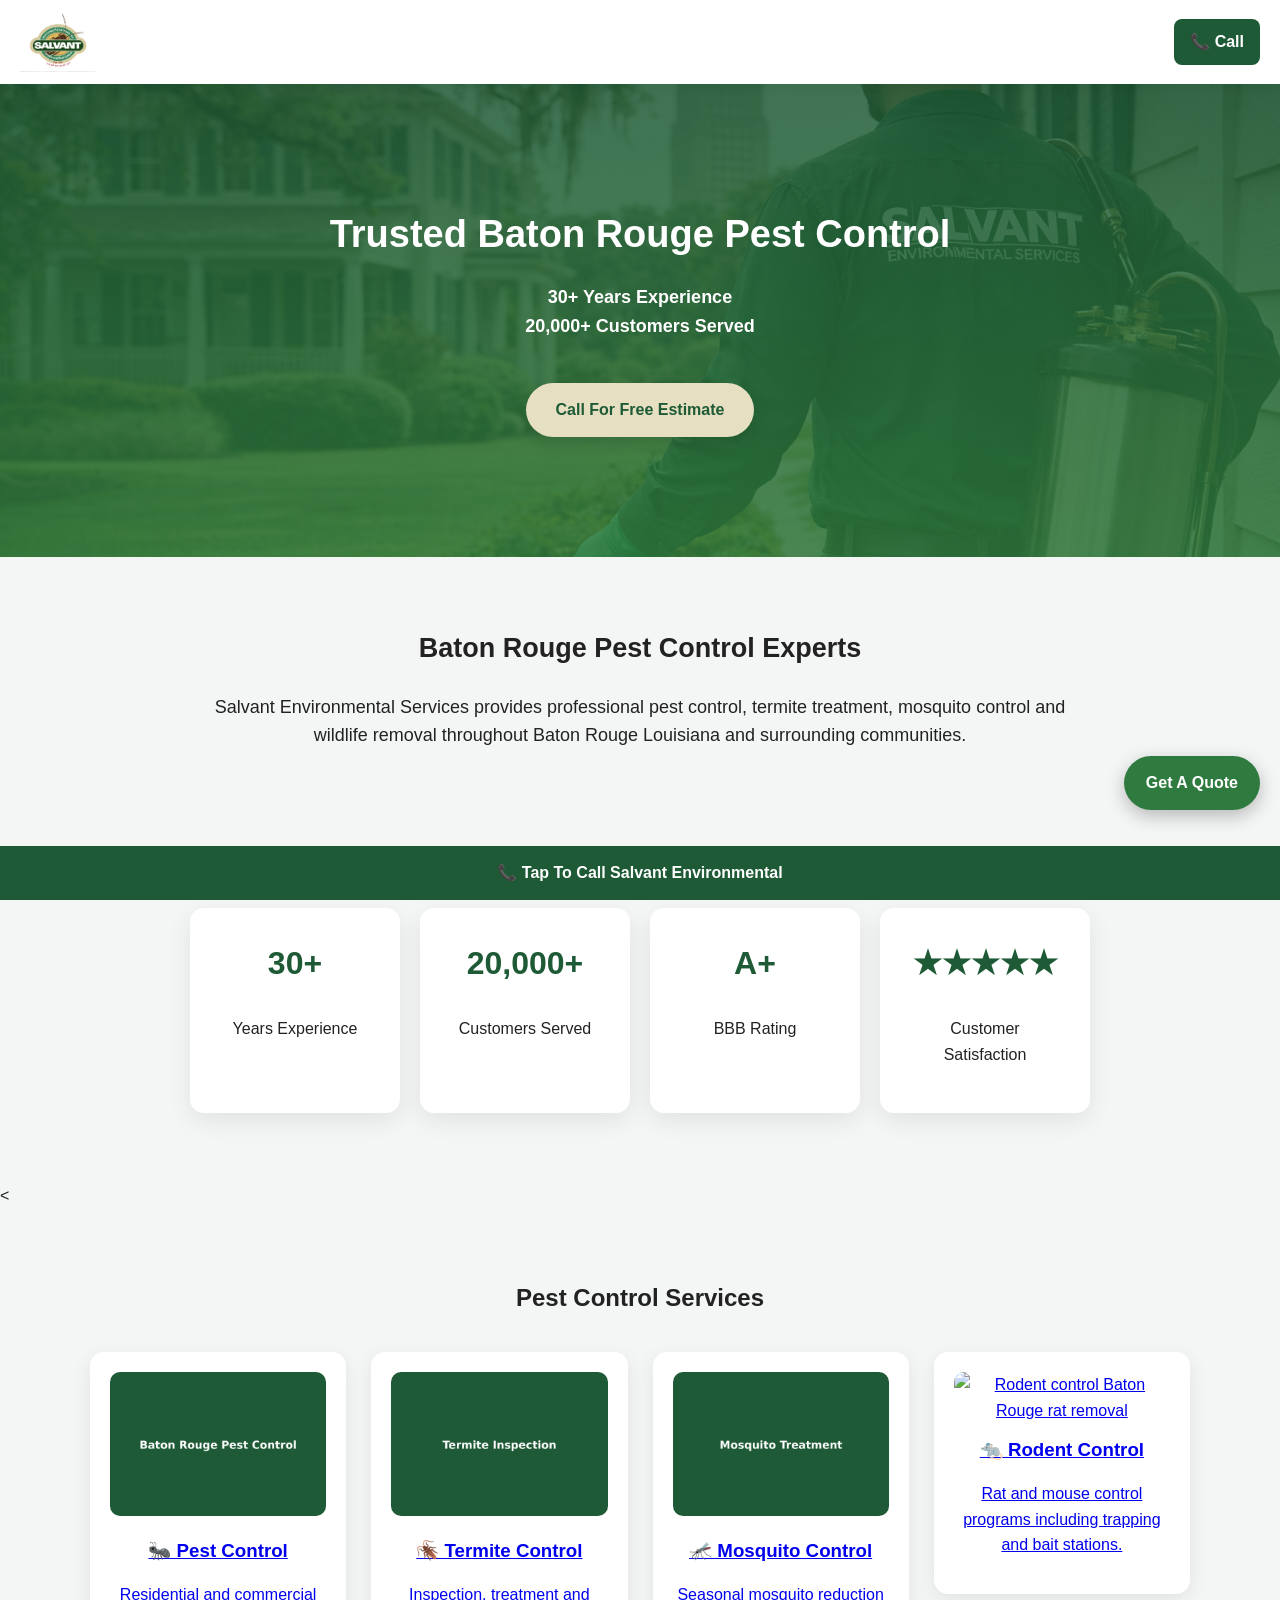
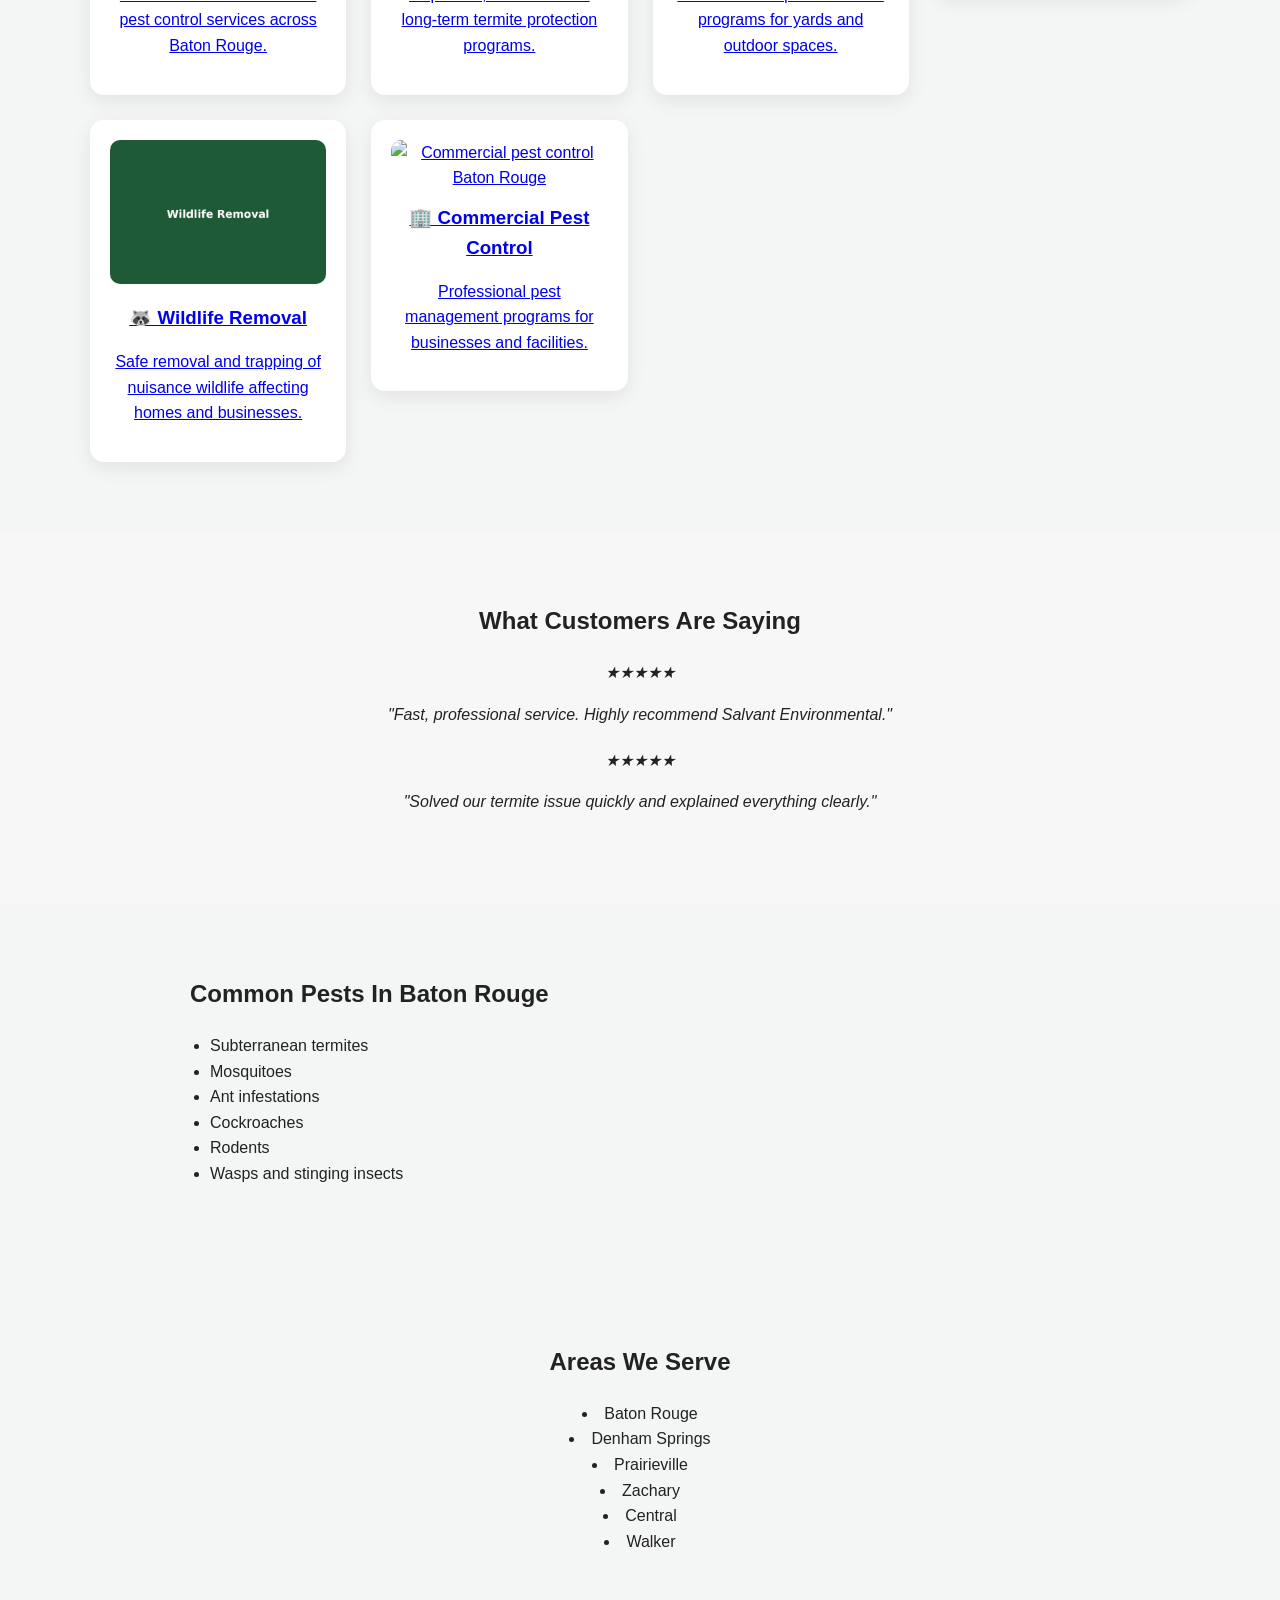
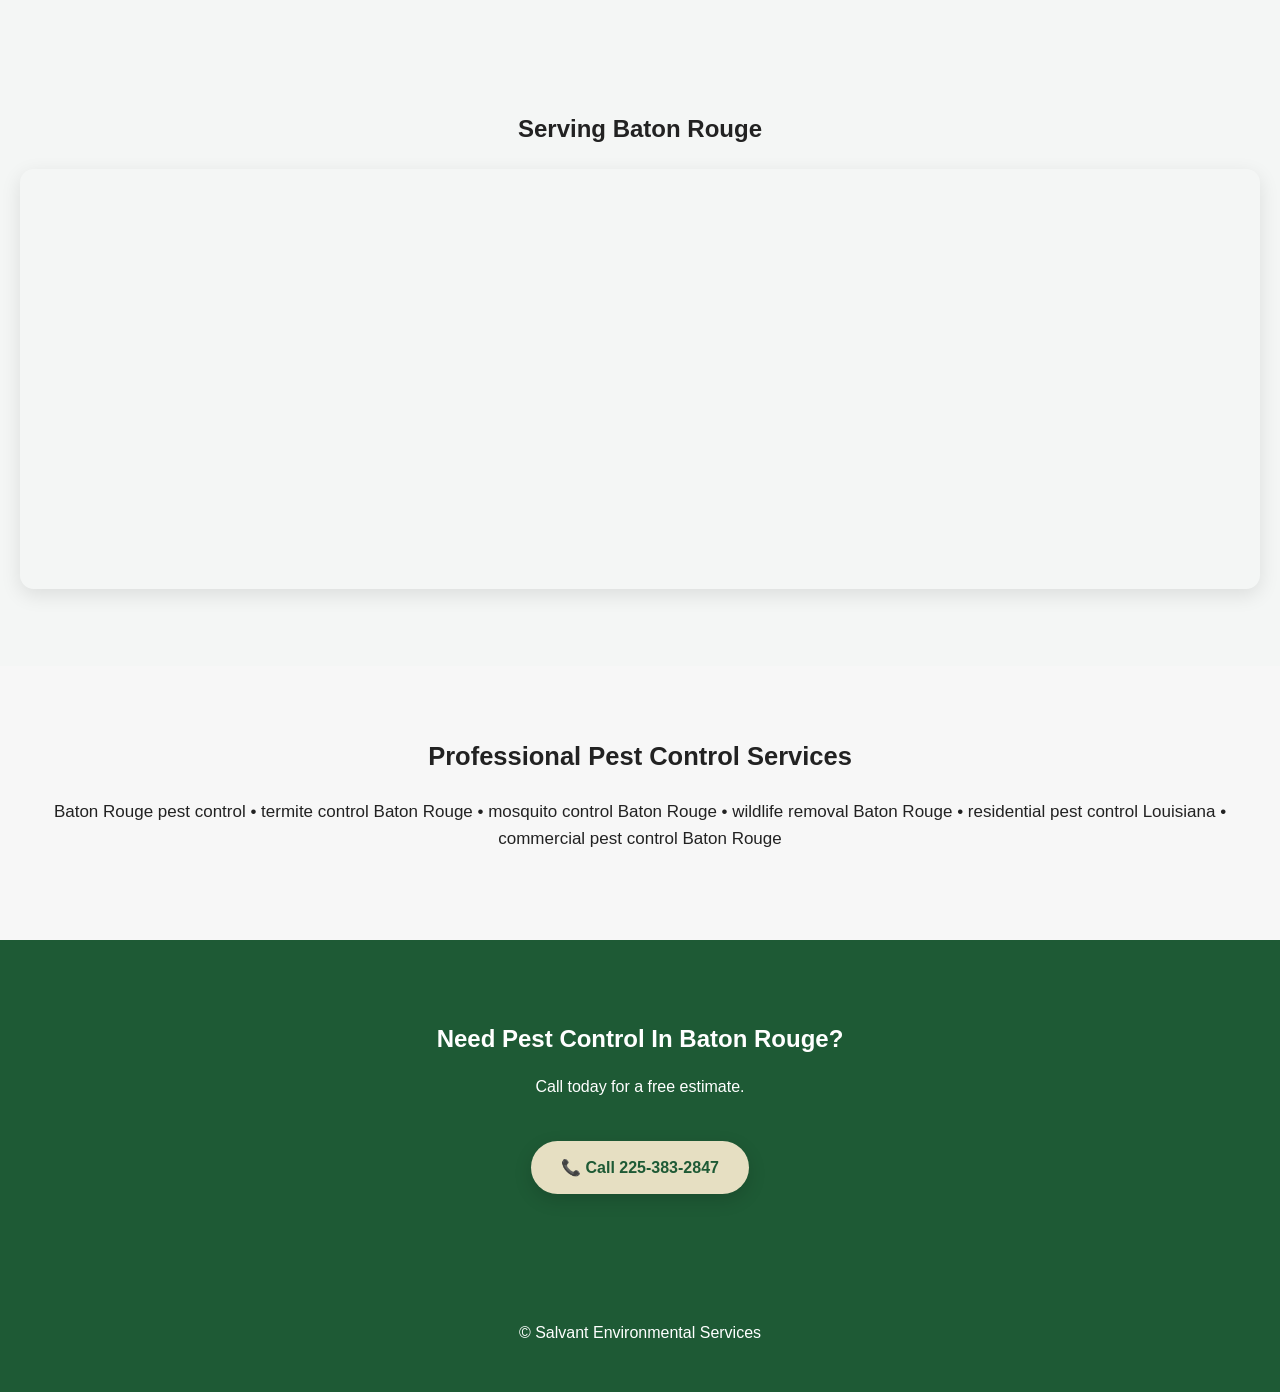
==== commit d6e2ec22: "Update index.html" ====
--- a/index.html
+++ b/index.html
@@ -149,70 +149,64 @@
 
 </section>
 
-<section class="services">
+<<section class="services">
 
 <h2>Pest Control Services</h2>
 
 <div class="grid">
 
+<a href="services/pest-control-baton-rouge.html" class="card-link">
 <div class="card">
 <img src="images/pest-control.jpg" alt="Baton Rouge pest control technician spraying home">
 <h3>🐜 Pest Control</h3>
 <p>Residential and commercial pest control services across Baton Rouge.</p>
 </div>
-
+</a>
+
+<a href="services/termite-control-baton-rouge.html" class="card-link">
 <div class="card">
 <img src="images/termite-control.jpg" alt="Termite inspection Baton Rouge Louisiana">
 <h3>🪳 Termite Control</h3>
-<p>Inspection and treatment programs protecting Louisiana homes.</p>
-</div>
-
+<p>Inspection, treatment and long-term termite protection programs.</p>
+</div>
+</a>
+
+<a href="services/mosquito-control-baton-rouge.html" class="card-link">
 <div class="card">
 <img src="images/mosquito-control.jpg" alt="Mosquito treatment Baton Rouge">
 <h3>🦟 Mosquito Control</h3>
-<p>Mosquito reduction programs protecting outdoor spaces.</p>
-</div>
-
+<p>Seasonal mosquito reduction programs for yards and outdoor spaces.</p>
+</div>
+</a>
+
+<a href="services/rodent-control-baton-rouge.html" class="card-link">
+<div class="card">
+<img src="images/rodent-control.jpg" alt="Rodent control Baton Rouge rat removal">
+<h3>🐀 Rodent Control</h3>
+<p>Rat and mouse control programs including trapping and bait stations.</p>
+</div>
+</a>
+
+<a href="services/wildlife-removal-baton-rouge.html" class="card-link">
 <div class="card">
 <img src="images/wildlife-removal.jpg" alt="Wildlife removal Baton Rouge">
 <h3>🦝 Wildlife Removal</h3>
-<p>Safe removal of nuisance wildlife affecting homes and businesses.</p>
-</div>
-
-</div>
-
-</section>
-
-
-<section class="industries-served">
-
-  <h2>Industries We Serve</h2>
-
-  <p class="industries-intro">
-    Salvant Environmental Services provides commercial pest control
-    solutions for businesses and facilities throughout Baton Rouge
-    and surrounding Louisiana communities.
-  </p>
-
-  <div class="industry-grid">
-    <div class="industry-card">Restaurants</div>
-    <div class="industry-card">Hotels & Hospitality</div>
-    <div class="industry-card">Apartments & Multi-Family Housing</div>
-    <div class="industry-card">Property Management Companies</div>
-    <div class="industry-card">Office Buildings</div>
-    <div class="industry-card">Retail Stores</div>
-    <div class="industry-card">Warehouses</div>
-    <div class="industry-card">Industrial Facilities</div>
-    <div class="industry-card">Food Processing Facilities</div>
-    <div class="industry-card">Schools & Educational Facilities</div>
-    <div class="industry-card">Healthcare Facilities</div>
-    <div class="industry-card">Construction Sites & Contractors</div>
-    <div class="industry-card">Car Dealerships & Auto Lots</div>
-    <div class="industry-card">Self-Storage Facilities</div>
-  </div>
-
-</section>
-
+<p>Safe removal and trapping of nuisance wildlife affecting homes and businesses.</p>
+</div>
+</a>
+
+<a href="services/commercial-pest-control-baton-rouge.html" class="card-link">
+<div class="card">
+<img src="images/commercial-pest-control.jpg" alt="Commercial pest control Baton Rouge">
+<h3>🏢 Commercial Pest Control</h3>
+<p>Professional pest management programs for businesses and facilities.</p>
+</div>
+</a>
+
+</div>
+
+</section>
+ 
 <section class="reviews">
 
 <h2>What Customers Are Saying</h2>
--- a/styles.css
+++ b/styles.css
@@ -162,53 +162,40 @@
 /* INDUSTRIES */
 
 .industries-served{
-background:#f7f7f7;
-text-align:center;
-padding:70px 20px;
-}
-
-.industries-served h2{
-margin-bottom:10px;
+  background:#f7f7f7;
+  text-align:center;
+  padding:70px 20px;
 }
 
 .industries-intro{
-max-width:720px;
-margin:auto;
-margin-bottom:40px;
-font-size:18px;
-color:#444;
-}
-
-/* industry grid layout */
-
-.industry-list{
-list-style:none;
-padding:0;
-margin:auto;
-max-width:1000px;
-display:grid;
-grid-template-columns:repeat(auto-fit,minmax(230px,1fr));
-gap:18px;
-}
-
-/* industry tiles */
-
-.industry-list li{
-background:white;
-padding:18px 20px;
-border-radius:12px;
-box-shadow:0 5px 16px rgba(0,0,0,.08);
-font-weight:600;
-transition:.2s;
-}
-
-/* hover effect */
-
-.industry-list li:hover{
-transform:translateY(-4px);
-box-shadow:0 10px 24px rgba(0,0,0,.12);
-}
-
+  max-width:720px;
+  margin:0 auto 40px;
+  font-size:18px;
+  color:#444;
+}
+
+.industry-grid{
+  display:grid;
+  grid-template-columns:repeat(auto-fit,minmax(220px,1fr));
+  gap:16px;
+  max-width:1000px;
+  margin:0 auto;
+}
+
+.industry-card{
+  background:white;
+  padding:18px 20px;
+  border-radius:12px;
+  box-shadow:0 5px 16px rgba(0,0,0,.08);
+  font-weight:600;
+  text-align:center;
+  transition:.2s;
+}
+
+.industry-card:hover{
+  transform:translateY(-4px);
+  box-shadow:0 10px 24px rgba(0,0,0,.12);
+}
 
 /* REVIEWS */
 
@@ -356,3 +343,174 @@
 }
 
 }
+
+@media (max-width:768px){
+
+.industry-grid{
+grid-template-columns:repeat(2,1fr);
+}
+
+}
+
+.termite-stats{
+padding:70px 20px;
+text-align:center;
+background:#f7f7f7;
+}
+
+.stats-intro{
+max-width:700px;
+margin:0 auto 40px;
+font-size:18px;
+color:#444;
+}
+
+.stats-grid{
+display:grid;
+grid-template-columns:repeat(auto-fit,minmax(220px,1fr));
+gap:20px;
+max-width:1000px;
+margin:auto;
+}
+
+.stat-card{
+background:white;
+padding:25px 20px;
+border-radius:14px;
+box-shadow:0 8px 20px rgba(0,0,0,.08);
+}
+
+.stat-card h3{
+font-size:36px;
+color:#1E5A35;
+margin-bottom:8px;
+}
+
+/* ----------------------------- */
+/* COMMERCIAL PEST CONTROL PAGE */
+/* ----------------------------- */
+
+.commercial-intro-section{
+max-width:900px;
+margin:auto;
+text-align:center;
+font-size:18px;
+}
+
+
+/* BUSINESS IMPACT / STATISTICS */
+
+.business-risk-section{
+background:#f7f7f7;
+text-align:center;
+padding:70px 20px;
+}
+
+.business-risk-intro{
+max-width:720px;
+margin:0 auto 40px;
+font-size:18px;
+color:#444;
+}
+
+.business-risk-grid{
+display:grid;
+grid-template-columns:repeat(auto-fit,minmax(220px,1fr));
+gap:20px;
+max-width:1000px;
+margin:auto;
+}
+
+.risk-card{
+background:white;
+padding:25px 20px;
+border-radius:14px;
+box-shadow:0 8px 20px rgba(0,0,0,.08);
+text-align:center;
+transition:.2s;
+}
+
+.risk-card:hover{
+transform:translateY(-4px);
+box-shadow:0 12px 30px rgba(0,0,0,.12);
+}
+
+.risk-card h3{
+font-size:36px;
+color:#1E5A35;
+margin-bottom:8px;
+}
+
+
+/* INDUSTRIES GRID */
+
+.commercial-industries-section{
+text-align:center;
+}
+
+.industry-cards-grid{
+display:grid;
+grid-template-columns:repeat(auto-fit,minmax(220px,1fr));
+gap:18px;
+max-width:1000px;
+margin:40px auto 0;
+}
+
+.industry-tile{
+background:white;
+padding:18px;
+border-radius:12px;
+box-shadow:0 6px 18px rgba(0,0,0,.08);
+font-weight:600;
+transition:.2s;
+}
+
+.industry-tile:hover{
+transform:translateY(-4px);
+box-shadow:0 10px 26px rgba(0,0,0,.12);
+}
+
+
+/* IPM + SERVICE SECTIONS */
+
+.ipm-section{
+max-width:900px;
+margin:auto;
+text-align:center;
+font-size:18px;
+}
+
+.recurring-service-section{
+max-width:900px;
+margin:auto;
+text-align:center;
+font-size:18px;
+}
+
+
+/* COMMERCIAL FAQ */
+
+.commercial-faq-section{
+max-width:900px;
+margin:auto;
+}
+
+.commercial-faq-section h3{
+margin-top:30px;
+color:#1E5A35;
+}
+
+
+/* MOBILE IMPROVEMENTS */
+
+@media (max-width:768px){
+
+.business-risk-grid{
+grid-template-columns:1fr;
+}
+
+.industry-cards-grid{
+grid-template-columns:repeat(2,1fr);
+}
+
+}
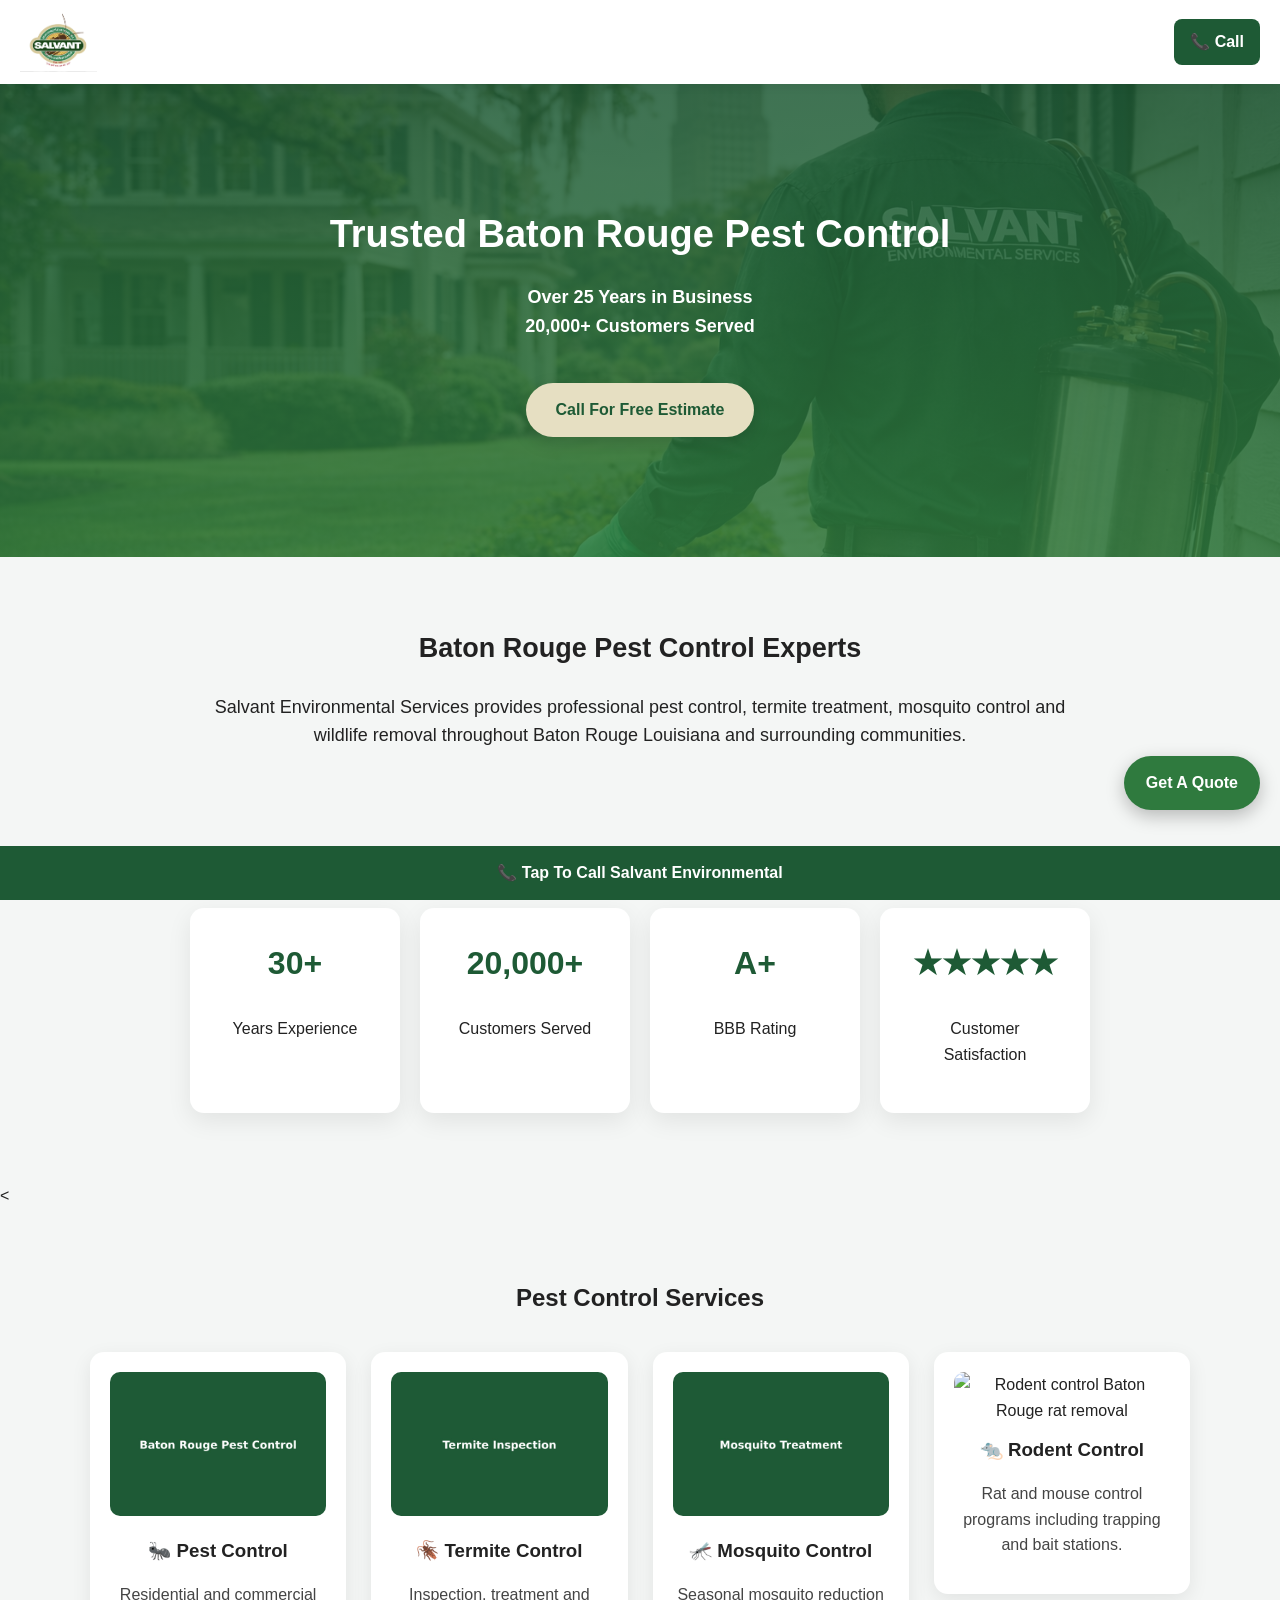
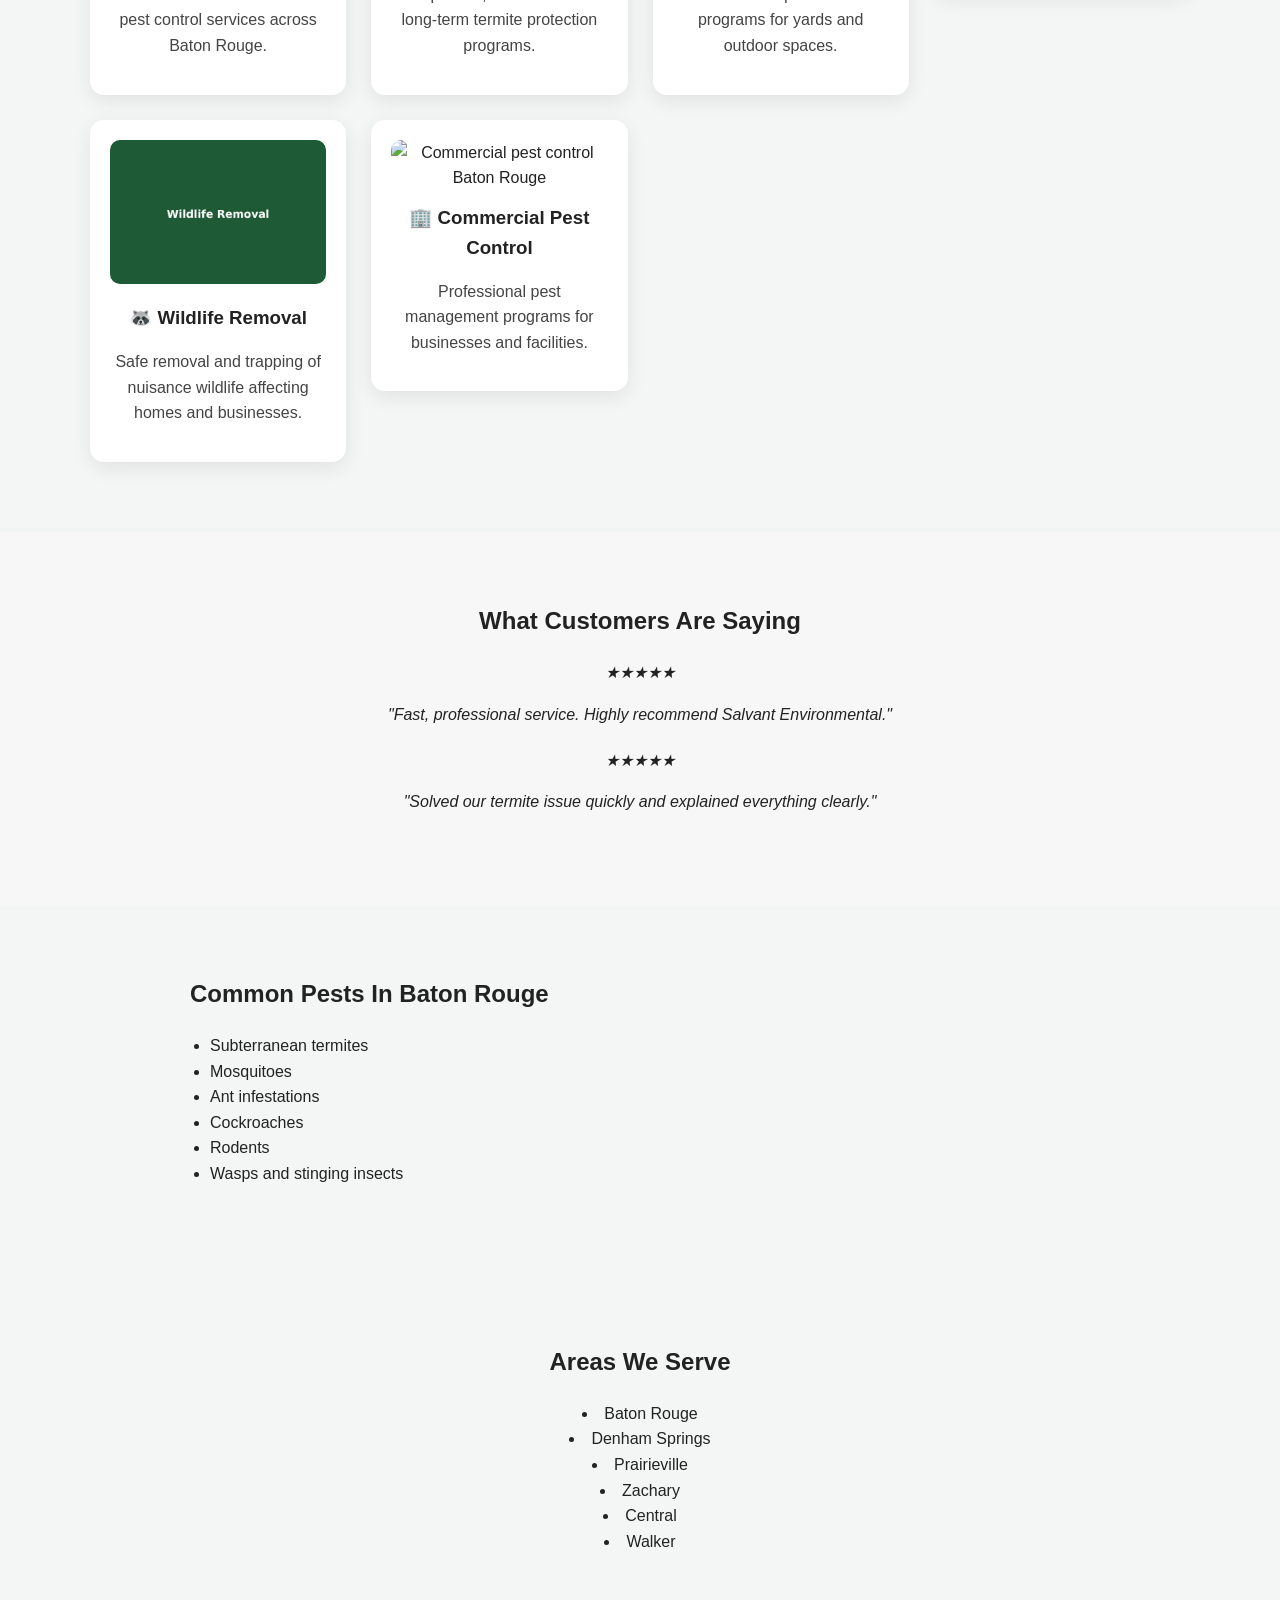
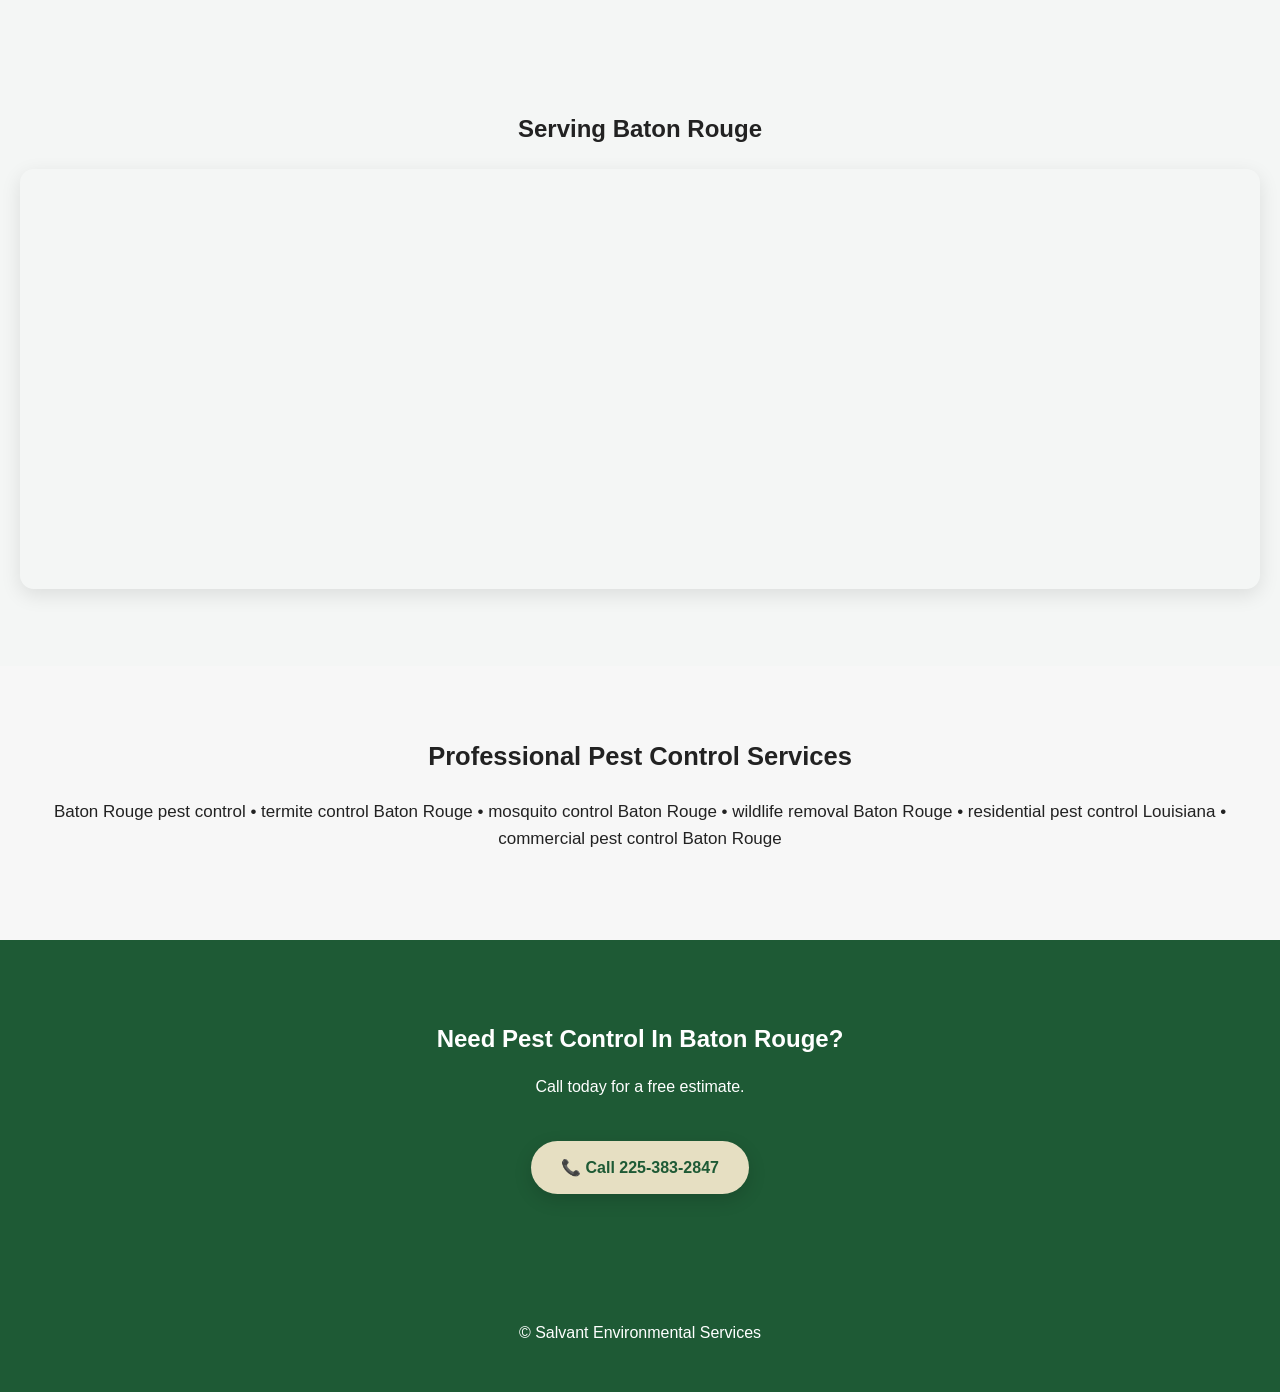
==== commit f5fc6301: "Update index.html Changed small thing" ====
--- a/index.html
+++ b/index.html
@@ -102,7 +102,7 @@
 <h1>Trusted Baton Rouge Pest Control</h1>
 
 <p>
-<strong>30+ Years Experience</strong><br>
+<strong>Over 25 Years in Business</strong><br>
 <strong>20,000+ Customers Served</strong>
 </p>
 
--- a/styles.css
+++ b/styles.css
@@ -514,3 +514,19 @@
 }
 
 }
+
+.card-link{
+display:block;
+text-decoration:none;
+color:inherit;
+}
+
+.card-link h3{
+color:#222;
+text-decoration:none;
+}
+
+.card-link p{
+color:#444;
+text-decoration:none;
+}
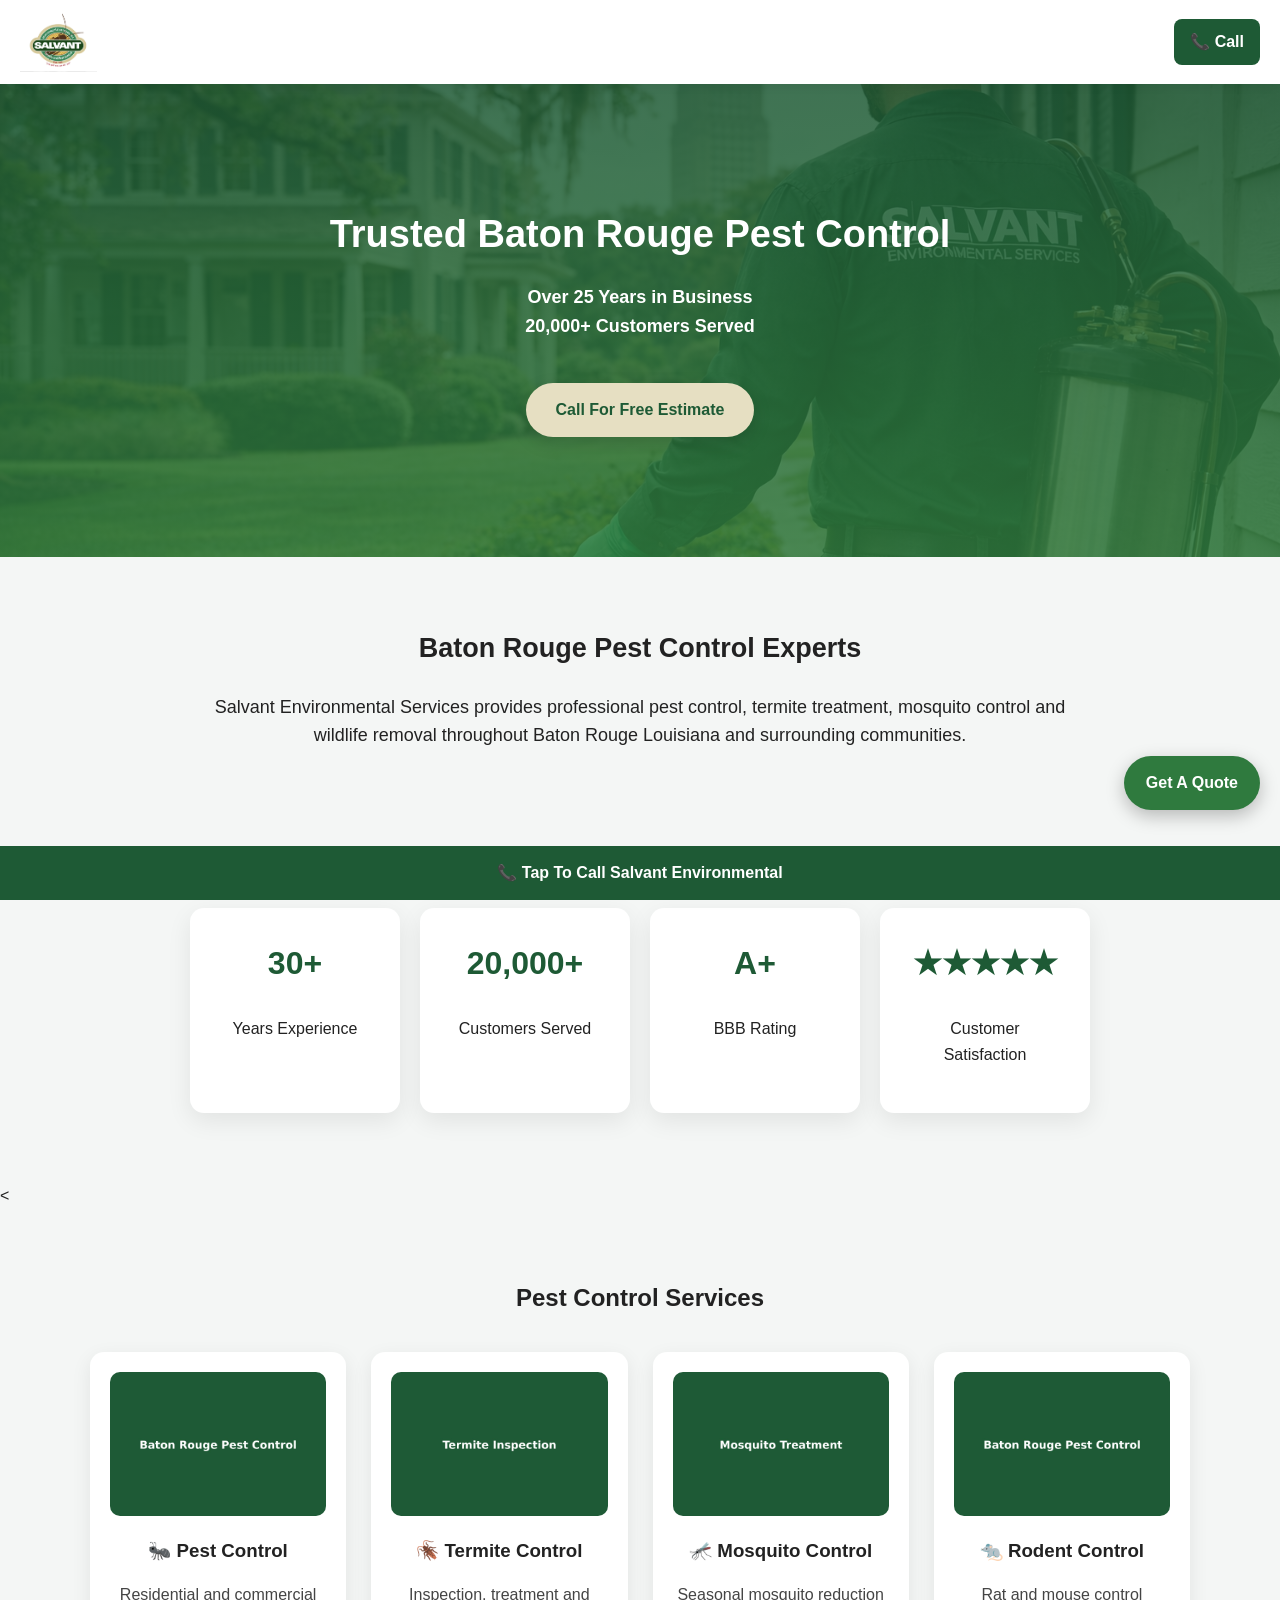
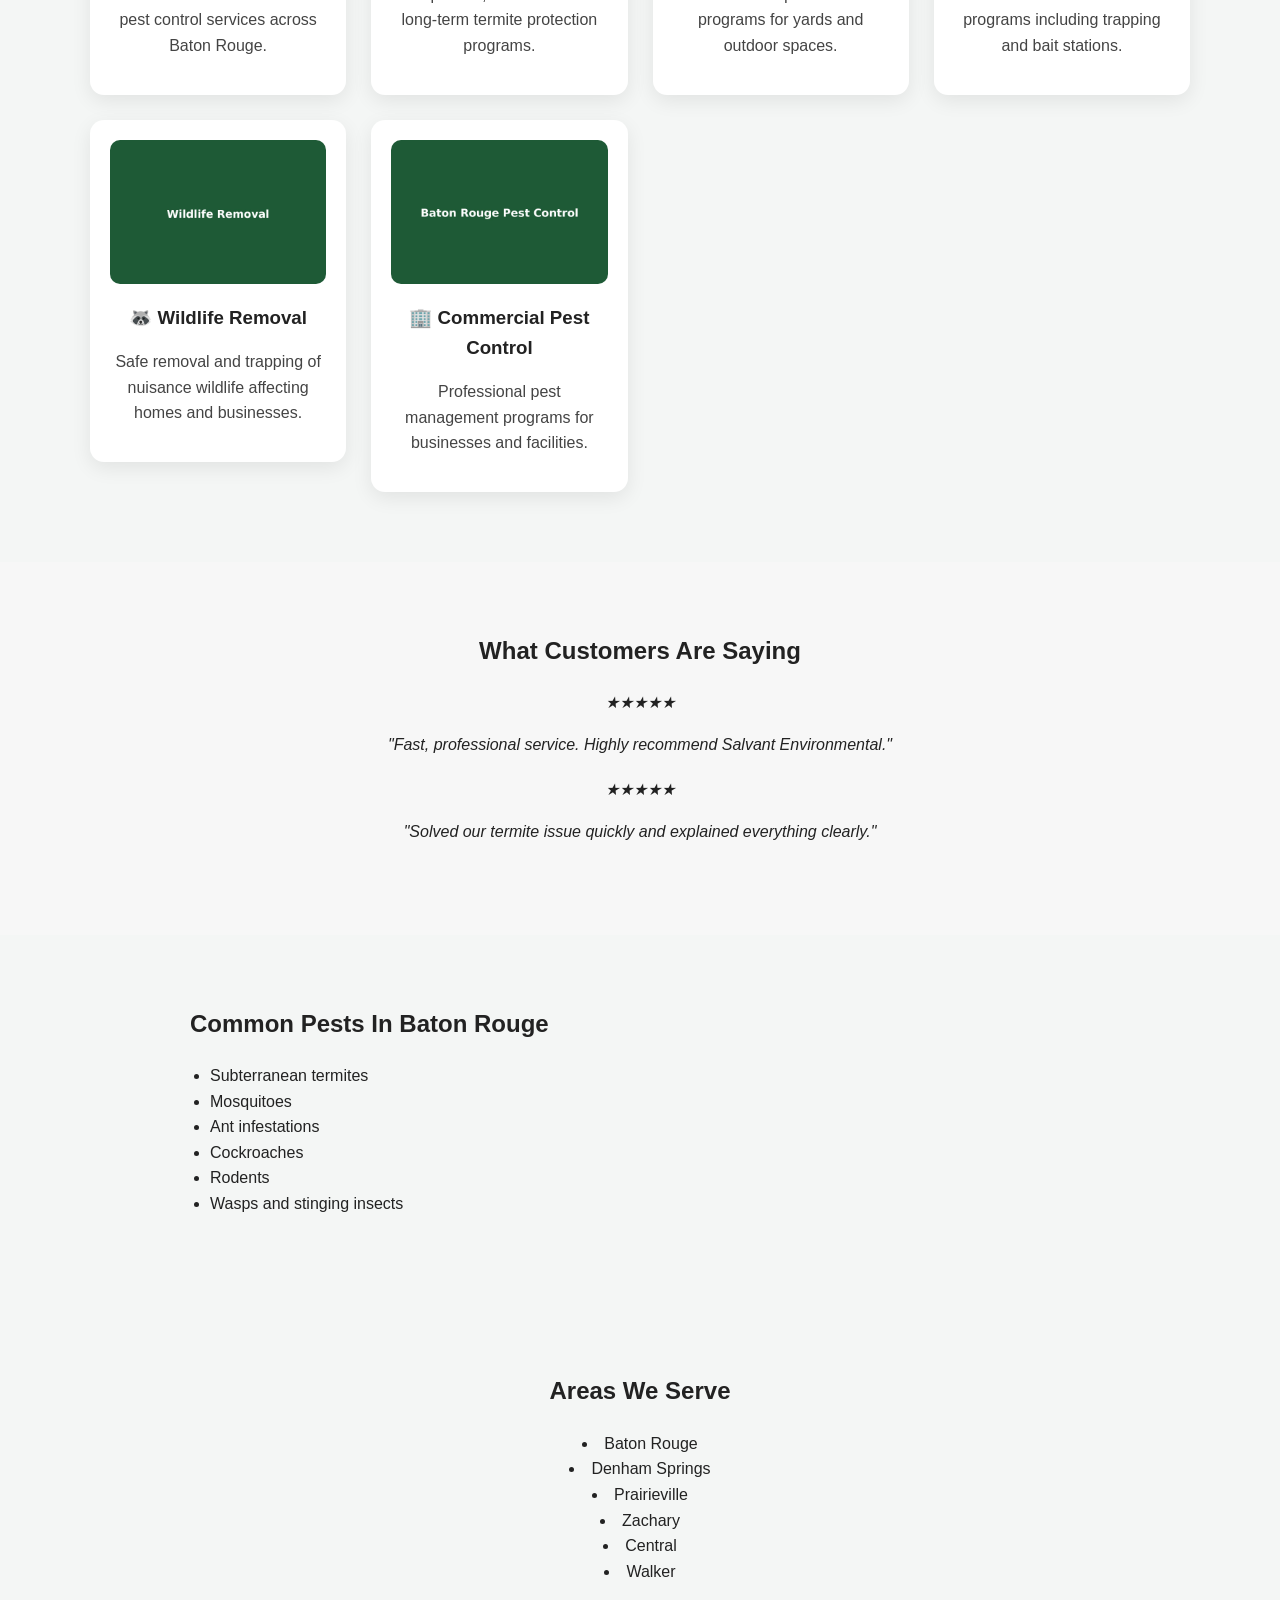
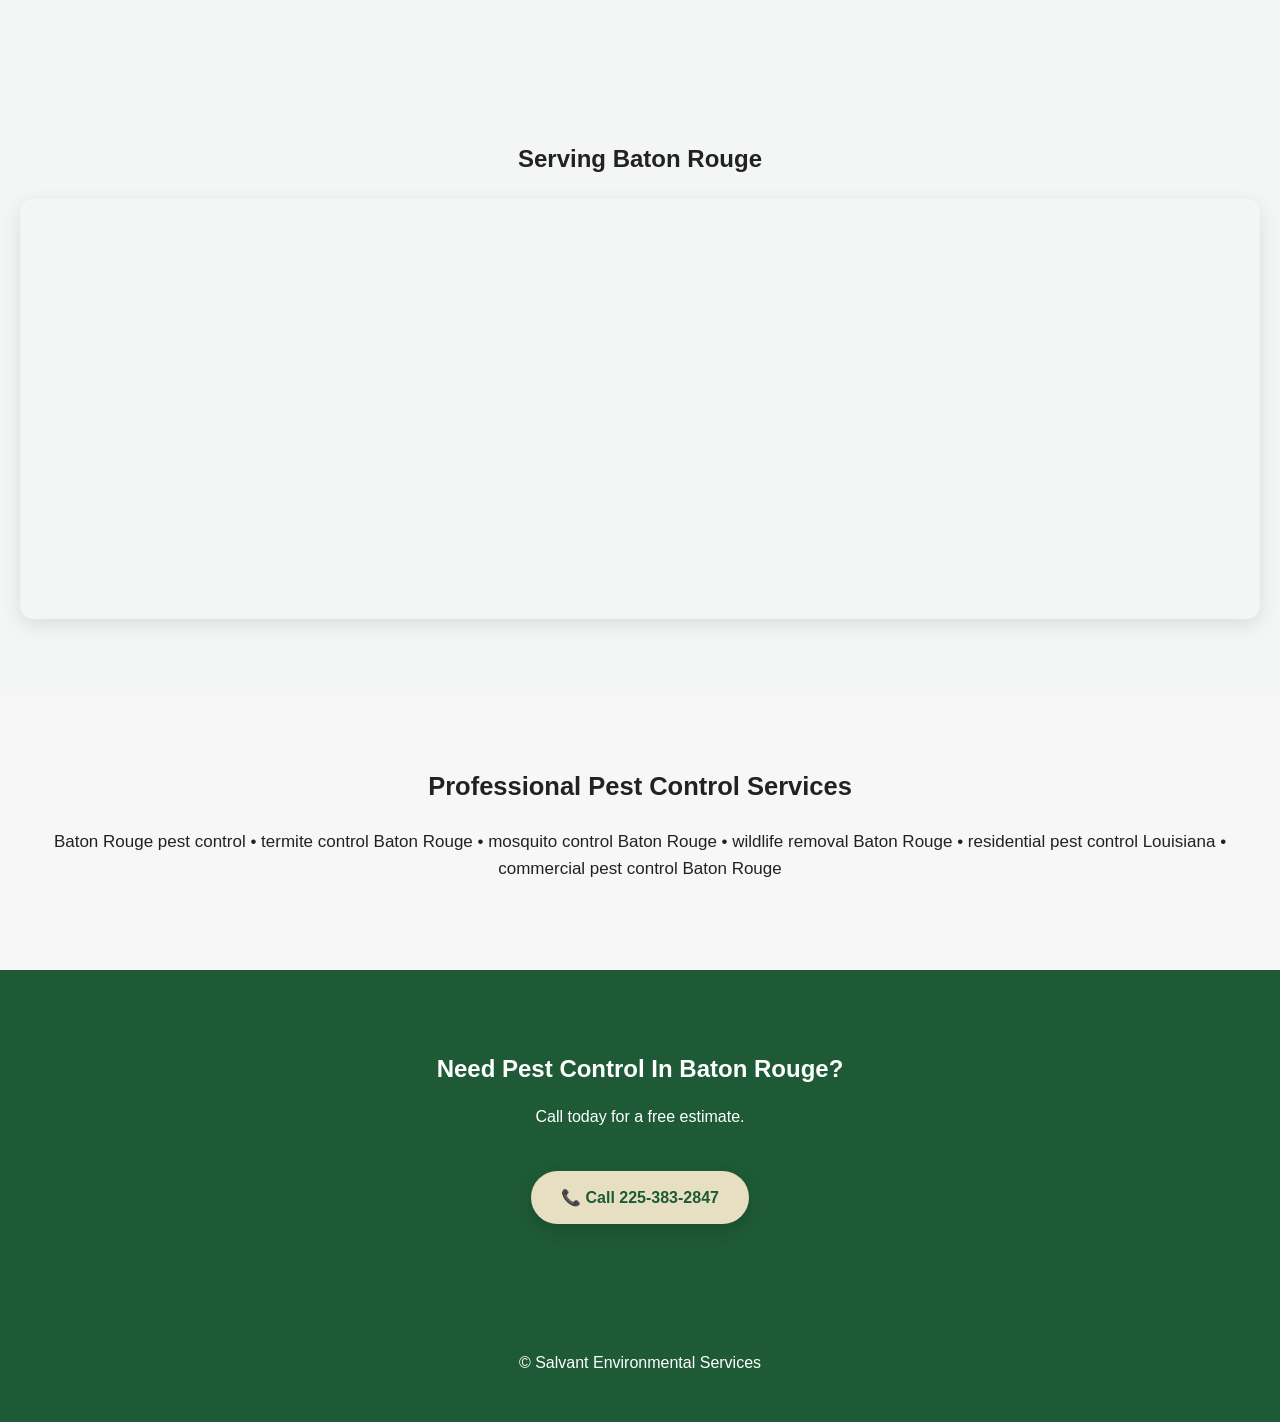
==== commit 93fa7a33: "Update index.html" ====
--- a/index.html
+++ b/index.html
@@ -181,7 +181,7 @@
 
 <a href="services/rodent-control-baton-rouge.html" class="card-link">
 <div class="card">
-<img src="images/rodent-control.jpg" alt="Rodent control Baton Rouge rat removal">
+<img src="images/pest-control.jpg" alt="Rodent control Baton Rouge rat removal">
 <h3>🐀 Rodent Control</h3>
 <p>Rat and mouse control programs including trapping and bait stations.</p>
 </div>
@@ -197,7 +197,7 @@
 
 <a href="services/commercial-pest-control-baton-rouge.html" class="card-link">
 <div class="card">
-<img src="images/commercial-pest-control.jpg" alt="Commercial pest control Baton Rouge">
+<img src="images/pest-control.jpg" alt="Commercial pest control Baton Rouge">
 <h3>🏢 Commercial Pest Control</h3>
 <p>Professional pest management programs for businesses and facilities.</p>
 </div>
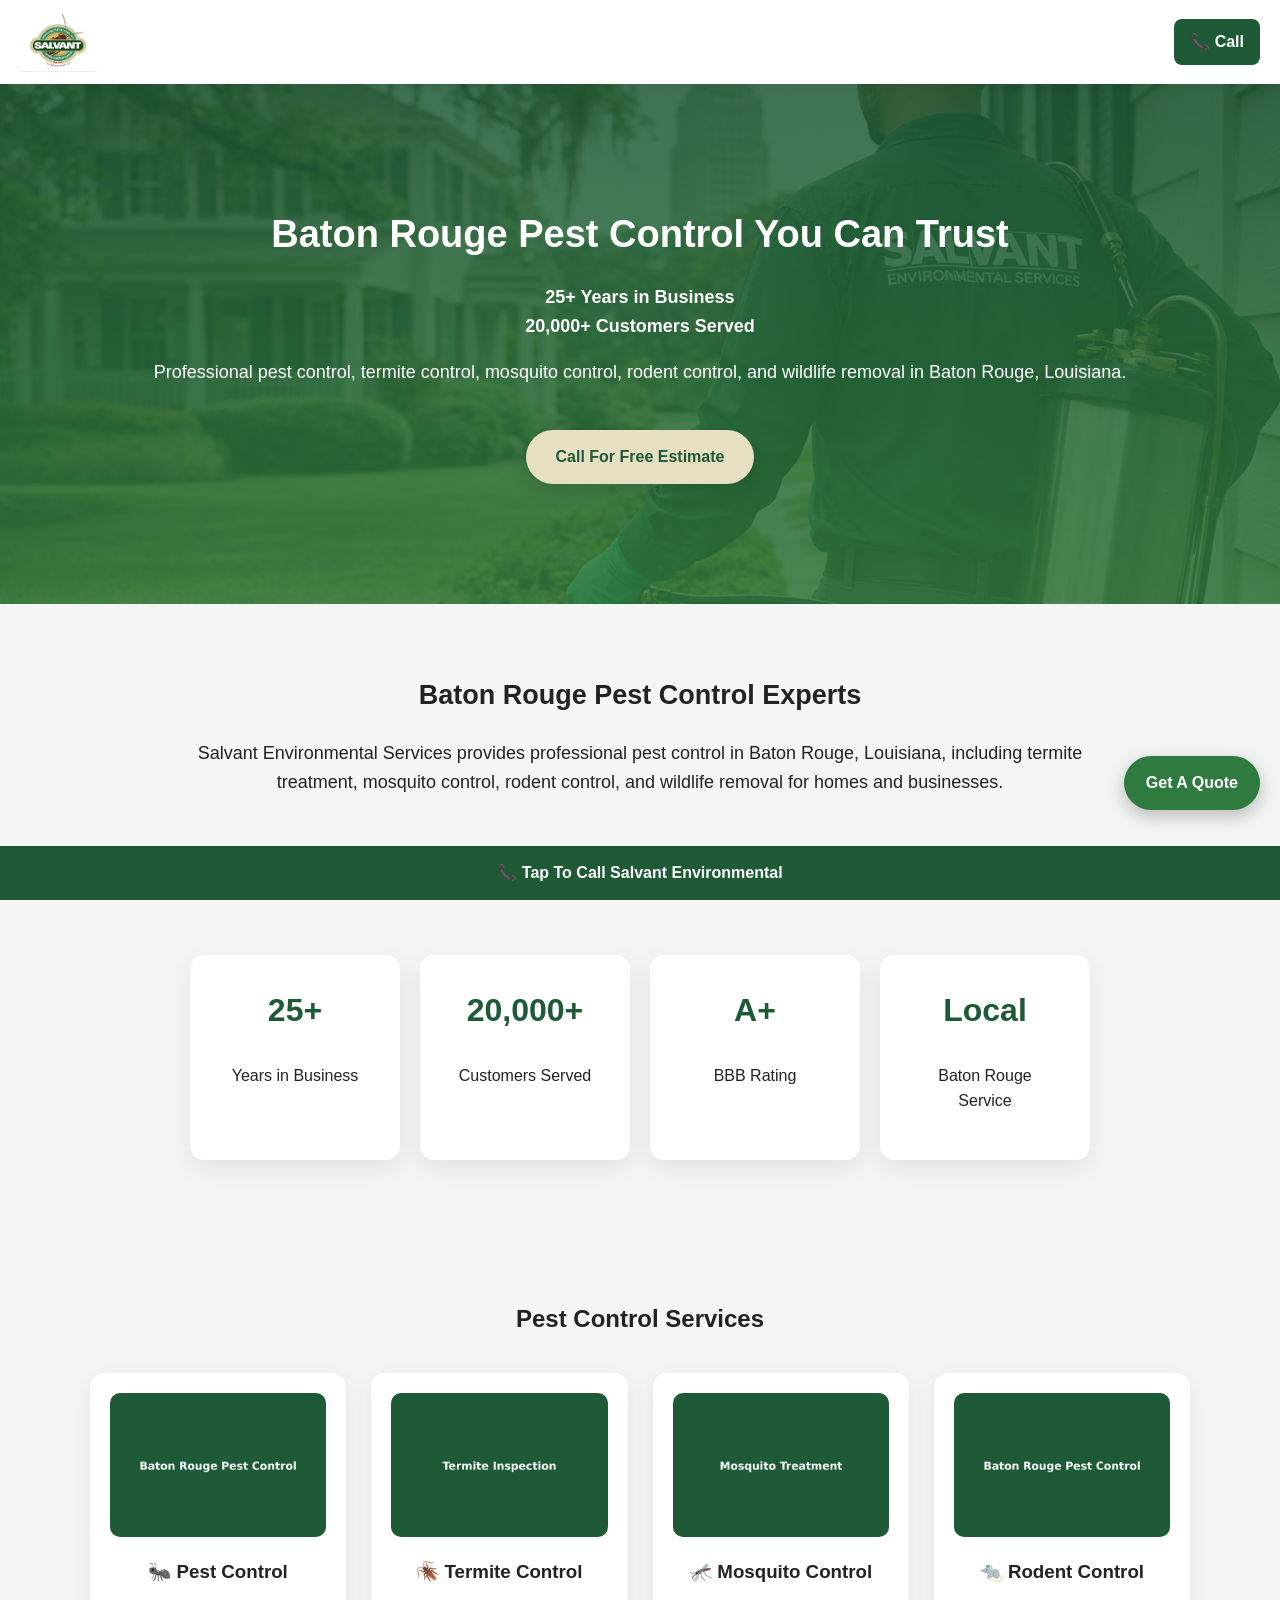
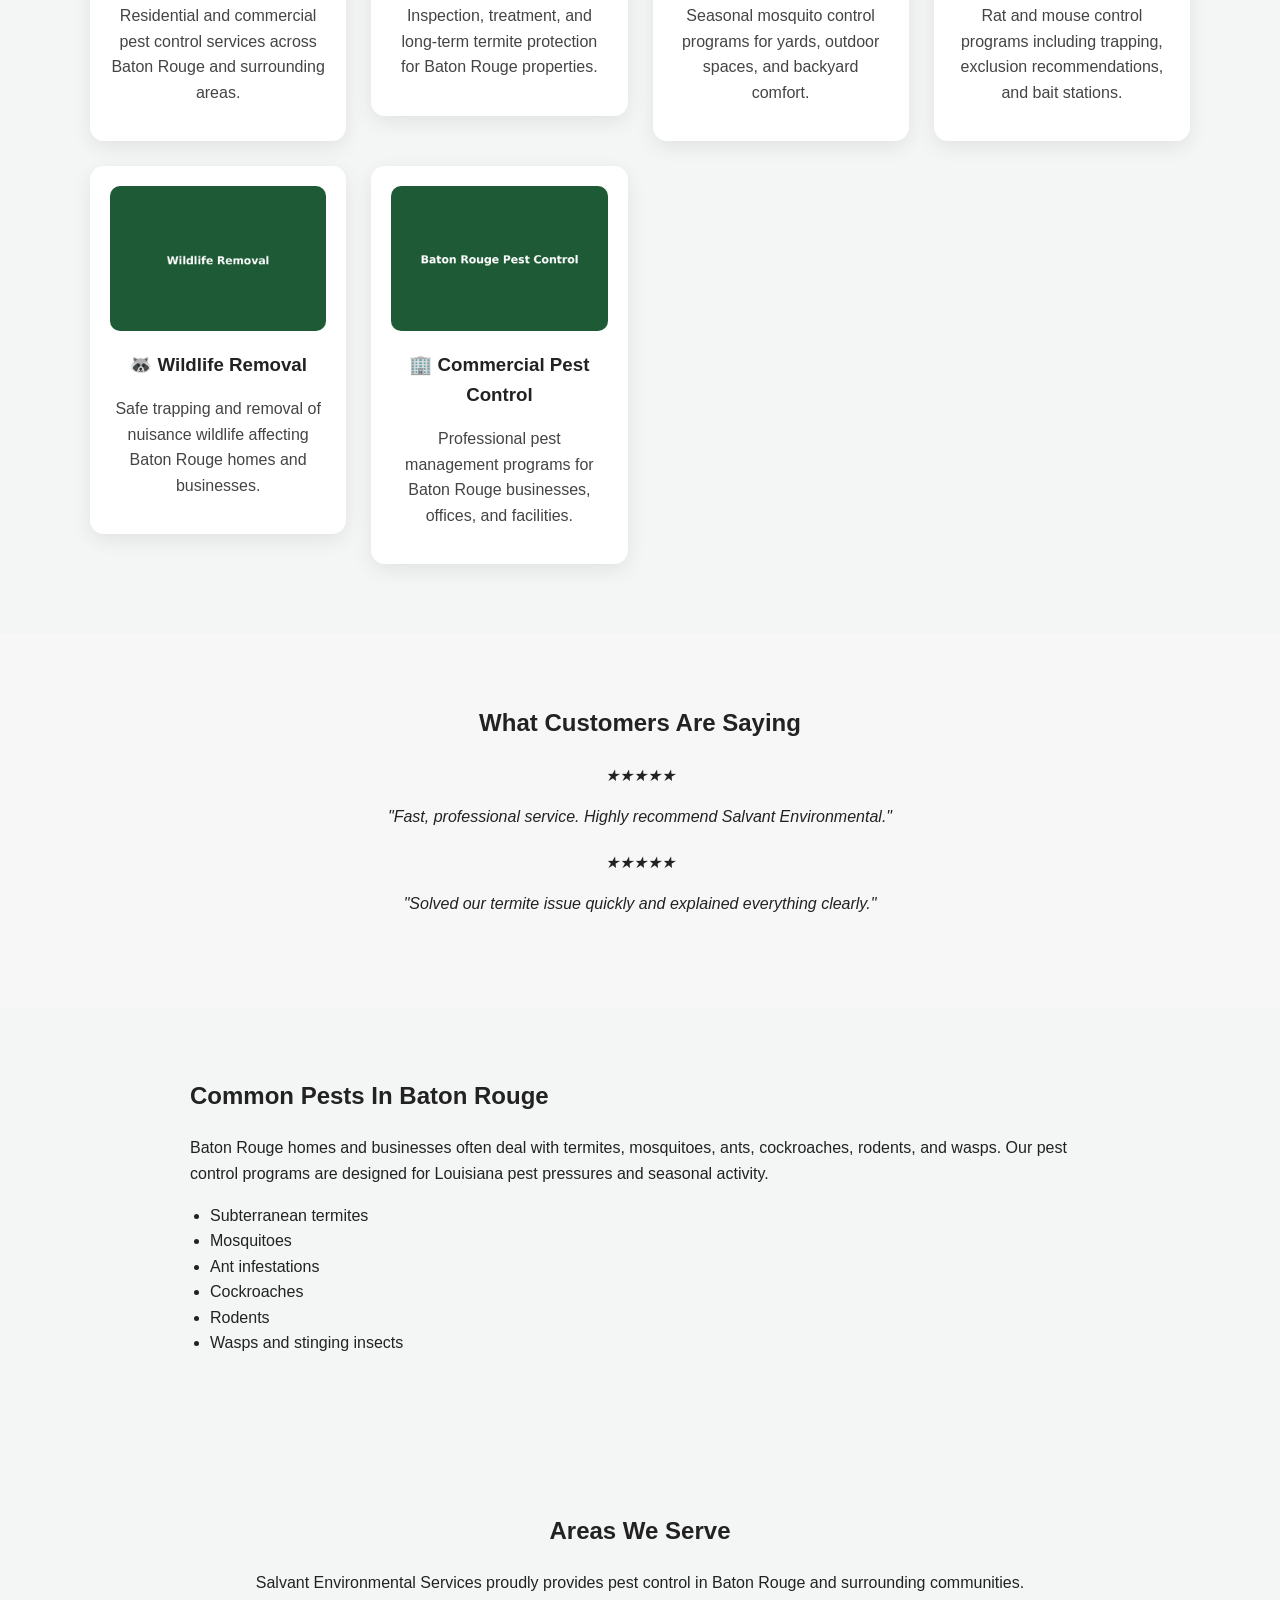
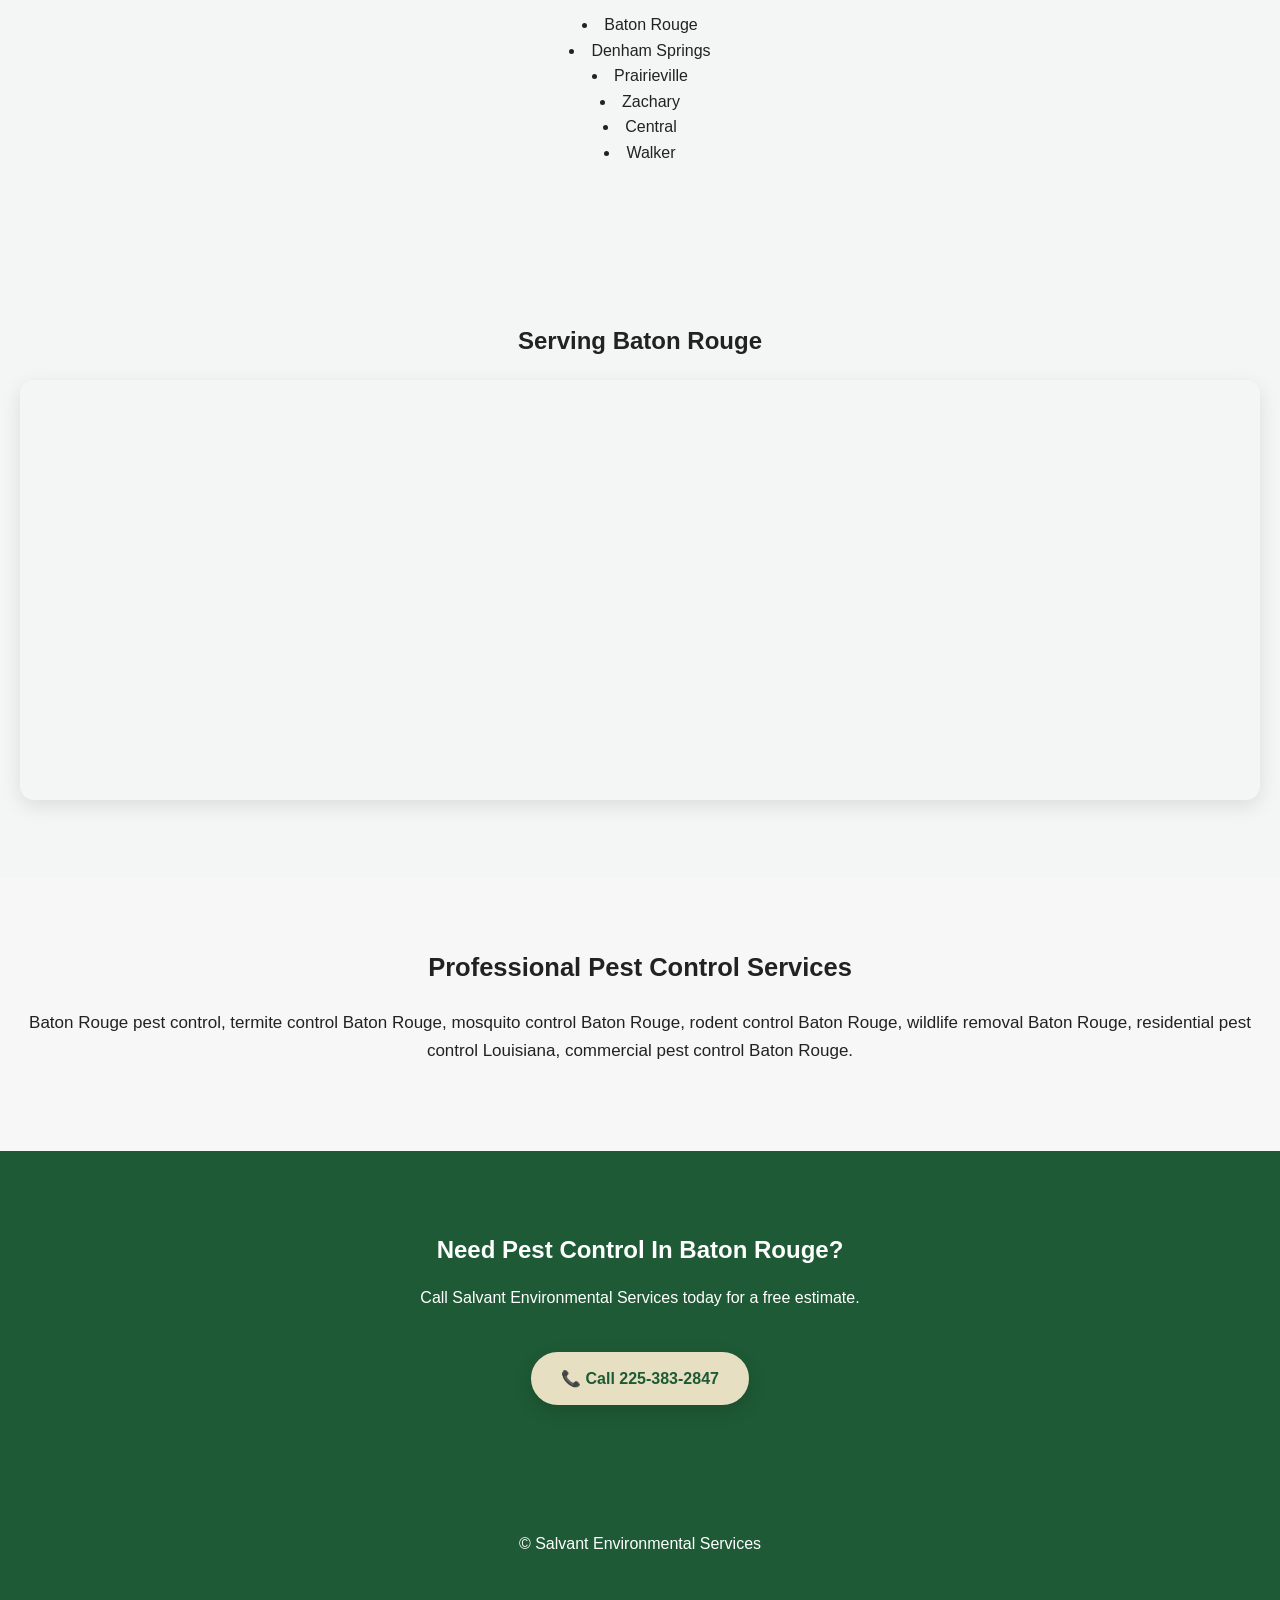
==== commit 88432ede: "Update index.html" ====
--- a/index.html
+++ b/index.html
@@ -1,299 +1,287 @@
 <!DOCTYPE html>
 <html lang="en">
-
 <head>
-
-<meta charset="UTF-8">
-<meta name="viewport" content="width=device-width, initial-scale=1.0">
-
-<title>Salvant Environmental Services | Baton Rouge Pest Control</title>
-
-<meta name="description" content="Salvant Environmental Services provides pest control, termite control, mosquito control and wildlife removal in Baton Rouge Louisiana. 30+ years experience and over 20,000 customers served.">
-
-<meta name="keywords" content="Baton Rouge pest control, termite control Baton Rouge, mosquito control Louisiana, wildlife removal Baton Rouge, pest control Baton Rouge, Salvant Environmental Services">
-
-<meta name="robots" content="index, follow">
-
-<meta name="geo.region" content="US-LA">
-<meta name="geo.placename" content="Baton Rouge">
-<meta name="geo.position" content="30.4515;-91.1871">
-
-<link rel="stylesheet" href="styles.css">
-<link rel="icon" href="favicon.ico">
-
-<meta property="og:title" content="Salvant Environmental Services | Baton Rouge Pest Control">
-<meta property="og:description" content="Trusted Baton Rouge pest control with 30+ years of experience and 20,000+ customers served.">
-<meta property="og:type" content="website">
-<meta property="og:image" content="images/hero.PNG">
-
-<meta name="twitter:card" content="summary_large_image">
-<meta name="twitter:title" content="Salvant Environmental Services">
-<meta name="twitter:description" content="Trusted Baton Rouge pest control with 30+ years experience">
-<meta name="twitter:image" content="images/hero.jpg">
-
-<script type="application/ld+json">
-{
- "@context":"https://schema.org",
- "@type":"PestControl",
- "name":"Salvant Environmental Services",
- "image":"images/hero.jpg",
- "url":"https://geosalvant-prog.github.io/salvant-site/",
- "telephone":"+1-225-383-2847",
- "priceRange":"$$",
- "foundingDate":"1999",
- "address":{
-   "@type":"PostalAddress",
-   "streetAddress":"4488 Florida Blvd",
-   "addressLocality":"Baton Rouge",
-   "addressRegion":"LA",
-   "postalCode":"70806",
-   "addressCountry":"US"
- },
- "geo":{
-   "@type":"GeoCoordinates",
-   "latitude":"30.4515",
-   "longitude":"-91.1871"
- },
- "aggregateRating":{
-   "@type":"AggregateRating",
-   "ratingValue":"5",
-   "reviewCount":"20000"
- }
-}
-</script>
-
-<script type="application/ld+json">
-{
- "@context":"https://schema.org",
- "@type":"FAQPage",
- "mainEntity":[
- {
- "@type":"Question",
- "name":"How long has Salvant Environmental Services been in business?",
- "acceptedAnswer":{
- "@type":"Answer",
- "text":"Salvant Environmental Services has over 30 years of pest control experience and was established in 1999."
- }
- },
- {
- "@type":"Question",
- "name":"What services does Salvant Environmental Services provide?",
- "acceptedAnswer":{
- "@type":"Answer",
- "text":"The company provides pest control, termite treatment, mosquito control, wildlife removal and inspections."
- }
- }
- ]
-}
-</script>
-
+  <meta charset="UTF-8">
+  <meta name="viewport" content="width=device-width, initial-scale=1.0">
+
+  <title>Baton Rouge Pest Control | Salvant Environmental Services</title>
+  <meta name="description" content="Salvant Environmental Services provides Baton Rouge pest control, termite control, mosquito control, rodent control, and wildlife removal. 25+ years in business and 20,000+ customers served.">
+  <meta name="robots" content="index, follow, max-image-preview:large">
+  <meta name="geo.region" content="US-LA">
+  <meta name="geo.placename" content="Baton Rouge">
+  <meta name="geo.position" content="30.4515;-91.1871">
+
+  <link rel="canonical" href="https://geosalvant-prog.github.io/salvant-site/">
+  <link rel="stylesheet" href="styles.css">
+  <link rel="icon" href="favicon.ico">
+
+  <meta property="og:title" content="Baton Rouge Pest Control | Salvant Environmental Services">
+  <meta property="og:description" content="Trusted Baton Rouge pest control, termite control, mosquito control, and wildlife removal. 25+ years in business and 20,000+ customers served.">
+  <meta property="og:type" content="website">
+  <meta property="og:url" content="https://geosalvant-prog.github.io/salvant-site/">
+  <meta property="og:site_name" content="Salvant Environmental Services">
+  <meta property="og:image" content="https://geosalvant-prog.github.io/salvant-site/images/hero.PNG">
+
+  <meta name="twitter:card" content="summary_large_image">
+  <meta name="twitter:title" content="Baton Rouge Pest Control | Salvant Environmental Services">
+  <meta name="twitter:description" content="Trusted Baton Rouge pest control with 25+ years in business.">
+  <meta name="twitter:image" content="https://geosalvant-prog.github.io/salvant-site/images/hero.PNG">
+
+  <script type="application/ld+json">
+  {
+    "@context": "https://schema.org",
+    "@type": "LocalBusiness",
+    "name": "Salvant Environmental Services",
+    "image": "https://geosalvant-prog.github.io/salvant-site/images/hero.PNG",
+    "url": "https://geosalvant-prog.github.io/salvant-site/",
+    "telephone": "+1-225-383-2847",
+    "priceRange": "$$",
+    "address": {
+      "@type": "PostalAddress",
+      "streetAddress": "4488 Florida Blvd",
+      "addressLocality": "Baton Rouge",
+      "addressRegion": "LA",
+      "postalCode": "70806",
+      "addressCountry": "US"
+    },
+    "geo": {
+      "@type": "GeoCoordinates",
+      "latitude": "30.4515",
+      "longitude": "-91.1871"
+    },
+    "areaServed": [
+      "Baton Rouge",
+      "Denham Springs",
+      "Prairieville",
+      "Zachary",
+      "Central",
+      "Walker"
+    ],
+    "sameAs": []
+  }
+  </script>
+
+  <script type="application/ld+json">
+  {
+    "@context": "https://schema.org",
+    "@type": "FAQPage",
+    "mainEntity": [
+      {
+        "@type": "Question",
+        "name": "How long has Salvant Environmental Services been in business?",
+        "acceptedAnswer": {
+          "@type": "Answer",
+          "text": "Salvant Environmental Services has been serving Baton Rouge and surrounding areas for over 25 years."
+        }
+      },
+      {
+        "@type": "Question",
+        "name": "What pest control services does Salvant Environmental Services provide?",
+        "acceptedAnswer": {
+          "@type": "Answer",
+          "text": "Salvant Environmental Services provides pest control, termite control, mosquito control, rodent control, wildlife removal, and commercial pest control services in Baton Rouge, Louisiana."
+        }
+      },
+      {
+        "@type": "Question",
+        "name": "Do you provide pest control in Baton Rouge and nearby areas?",
+        "acceptedAnswer": {
+          "@type": "Answer",
+          "text": "Yes. Salvant Environmental Services serves Baton Rouge, Denham Springs, Prairieville, Zachary, Central, Walker, and nearby communities."
+        }
+      }
+    ]
+  }
+  </script>
 </head>
 
 <body>
 
-<div class="topbar">
-<img src="images/logo.png" class="logo" alt="Salvant Environmental Services logo">
-<a href="tel:12253832847" class="callbtn">📞 Call</a>
-</div>
-
-<header class="hero">
-<div class="hero-content">
-
-<h1>Trusted Baton Rouge Pest Control</h1>
-
-<p>
-<strong>Over 25 Years in Business</strong><br>
-<strong>20,000+ Customers Served</strong>
-</p>
-
-<a href="tel:12253832847" class="cta">
-Call For Free Estimate
-</a>
-
-</div>
-</header>
-
-<section class="location">
-
-<h2>Baton Rouge Pest Control Experts</h2>
-
-<p>
-Salvant Environmental Services provides professional pest control,
-termite treatment, mosquito control and wildlife removal throughout
-Baton Rouge Louisiana and surrounding communities.
-</p>
-
-</section>
-
-<section class="stats">
-
-<div class="stat">
-<h2>30+</h2>
-<p>Years Experience</p>
-</div>
-
-<div class="stat">
-<h2>20,000+</h2>
-<p>Customers Served</p>
-</div>
-
-<div class="stat">
-<h2>A+</h2>
-<p>BBB Rating</p>
-</div>
-
-<div class="stat">
-<h2>★★★★★</h2>
-<p>Customer Satisfaction</p>
-</div>
-
-</section>
-
-<<section class="services">
-
-<h2>Pest Control Services</h2>
-
-<div class="grid">
-
-<a href="services/pest-control-baton-rouge.html" class="card-link">
-<div class="card">
-<img src="images/pest-control.jpg" alt="Baton Rouge pest control technician spraying home">
-<h3>🐜 Pest Control</h3>
-<p>Residential and commercial pest control services across Baton Rouge.</p>
-</div>
-</a>
-
-<a href="services/termite-control-baton-rouge.html" class="card-link">
-<div class="card">
-<img src="images/termite-control.jpg" alt="Termite inspection Baton Rouge Louisiana">
-<h3>🪳 Termite Control</h3>
-<p>Inspection, treatment and long-term termite protection programs.</p>
-</div>
-</a>
-
-<a href="services/mosquito-control-baton-rouge.html" class="card-link">
-<div class="card">
-<img src="images/mosquito-control.jpg" alt="Mosquito treatment Baton Rouge">
-<h3>🦟 Mosquito Control</h3>
-<p>Seasonal mosquito reduction programs for yards and outdoor spaces.</p>
-</div>
-</a>
-
-<a href="services/rodent-control-baton-rouge.html" class="card-link">
-<div class="card">
-<img src="images/pest-control.jpg" alt="Rodent control Baton Rouge rat removal">
-<h3>🐀 Rodent Control</h3>
-<p>Rat and mouse control programs including trapping and bait stations.</p>
-</div>
-</a>
-
-<a href="services/wildlife-removal-baton-rouge.html" class="card-link">
-<div class="card">
-<img src="images/wildlife-removal.jpg" alt="Wildlife removal Baton Rouge">
-<h3>🦝 Wildlife Removal</h3>
-<p>Safe removal and trapping of nuisance wildlife affecting homes and businesses.</p>
-</div>
-</a>
-
-<a href="services/commercial-pest-control-baton-rouge.html" class="card-link">
-<div class="card">
-<img src="images/pest-control.jpg" alt="Commercial pest control Baton Rouge">
-<h3>🏢 Commercial Pest Control</h3>
-<p>Professional pest management programs for businesses and facilities.</p>
-</div>
-</a>
-
-</div>
-
-</section>
- 
-<section class="reviews">
-
-<h2>What Customers Are Saying</h2>
-
-<div class="review">
-★★★★★
-<p>"Fast, professional service. Highly recommend Salvant Environmental."</p>
-</div>
-
-<div class="review">
-★★★★★
-<p>"Solved our termite issue quickly and explained everything clearly."</p>
-</div>
-
-</section>
-
-<section class="info">
-
-<h2>Common Pests In Baton Rouge</h2>
-
-<ul>
-<li>Subterranean termites</li>
-<li>Mosquitoes</li>
-<li>Ant infestations</li>
-<li>Cockroaches</li>
-<li>Rodents</li>
-<li>Wasps and stinging insects</li>
-</ul>
-
-</section>
-
-<section class="areas">
-
-<h2>Areas We Serve</h2>
-
-<ul>
-<li>Baton Rouge</li>
-<li>Denham Springs</li>
-<li>Prairieville</li>
-<li>Zachary</li>
-<li>Central</li>
-<li>Walker</li>
-</ul>
-
-</section>
-
-<section class="map">
-
-<h2>Serving Baton Rouge</h2>
-
-<iframe
-src="https://maps.google.com/maps?q=4488%20Florida%20Blvd%20Baton%20Rouge&t=&z=13&ie=UTF8&iwloc=&output=embed">
-</iframe>
-
-</section>
-
-<section class="keywords">
-
-<h2>Professional Pest Control Services</h2>
-
-<p>
-Baton Rouge pest control • termite control Baton Rouge • mosquito control Baton Rouge • wildlife removal Baton Rouge • residential pest control Louisiana • commercial pest control Baton Rouge
-</p>
-
-</section>
-
-<section class="cta-section">
-
-<h2>Need Pest Control In Baton Rouge?</h2>
-
-<p>Call today for a free estimate.</p>
-
-<a href="tel:12253832847" class="cta">
-📞 Call 225-383-2847
-</a>
-
-</section>
-
-<footer>
-<p>© Salvant Environmental Services</p>
-</footer>
-
-<div class="callbar">
-<a href="tel:12253832847">📞 Tap To Call Salvant Environmental</a>
-</div>
-
-<a href="tel:12253832847" class="quote-btn">Get A Quote</a>
+  <div class="topbar">
+    <img src="images/logo.png" class="logo" alt="Salvant Environmental Services logo">
+    <a href="tel:+12253832847" class="callbtn" aria-label="Call Salvant Environmental Services">📞 Call</a>
+  </div>
+
+  <header class="hero">
+    <div class="hero-content">
+      <h1>Baton Rouge Pest Control You Can Trust</h1>
+      <p>
+        <strong>25+ Years in Business</strong><br>
+        <strong>20,000+ Customers Served</strong>
+      </p>
+      <p>
+        Professional pest control, termite control, mosquito control, rodent control, and wildlife removal in Baton Rouge, Louisiana.
+      </p>
+      <a href="tel:+12253832847" class="cta" aria-label="Call for a free pest control estimate">
+        Call For Free Estimate
+      </a>
+    </div>
+  </header>
+
+  <main>
+    <section class="location">
+      <h2>Baton Rouge Pest Control Experts</h2>
+      <p>
+        Salvant Environmental Services provides professional pest control in Baton Rouge, Louisiana, including termite treatment, mosquito control, rodent control, and wildlife removal for homes and businesses.
+      </p>
+    </section>
+
+    <section class="stats">
+      <div class="stat">
+        <h2>25+</h2>
+        <p>Years in Business</p>
+      </div>
+
+      <div class="stat">
+        <h2>20,000+</h2>
+        <p>Customers Served</p>
+      </div>
+
+      <div class="stat">
+        <h2>A+</h2>
+        <p>BBB Rating</p>
+      </div>
+
+      <div class="stat">
+        <h2>Local</h2>
+        <p>Baton Rouge Service</p>
+      </div>
+    </section>
+
+    <section class="services">
+      <h2>Pest Control Services</h2>
+      <div class="grid">
+
+        <a href="services/pest-control-baton-rouge.html" class="card-link" aria-label="Learn more about pest control in Baton Rouge">
+          <div class="card">
+            <img src="images/pest-control.jpg" alt="Pest control technician treating a home in Baton Rouge">
+            <h3>🐜 Pest Control</h3>
+            <p>Residential and commercial pest control services across Baton Rouge and surrounding areas.</p>
+          </div>
+        </a>
+
+        <a href="services/termite-control-baton-rouge.html" class="card-link" aria-label="Learn more about termite control in Baton Rouge">
+          <div class="card">
+            <img src="images/termite-control.jpg" alt="Termite inspection and termite control service in Baton Rouge">
+            <h3>🪳 Termite Control</h3>
+            <p>Inspection, treatment, and long-term termite protection for Baton Rouge properties.</p>
+          </div>
+        </a>
+
+        <a href="services/mosquito-control-baton-rouge.html" class="card-link" aria-label="Learn more about mosquito control in Baton Rouge">
+          <div class="card">
+            <img src="images/mosquito-control.jpg" alt="Mosquito control treatment for a yard in Baton Rouge">
+            <h3>🦟 Mosquito Control</h3>
+            <p>Seasonal mosquito control programs for yards, outdoor spaces, and backyard comfort.</p>
+          </div>
+        </a>
+
+        <a href="services/rodent-control-baton-rouge.html" class="card-link" aria-label="Learn more about rodent control in Baton Rouge">
+          <div class="card">
+            <img src="images/pest-control.jpg" alt="Rodent control and rat removal service in Baton Rouge">
+            <h3>🐀 Rodent Control</h3>
+            <p>Rat and mouse control programs including trapping, exclusion recommendations, and bait stations.</p>
+          </div>
+        </a>
+
+        <a href="services/wildlife-removal-baton-rouge.html" class="card-link" aria-label="Learn more about wildlife removal in Baton Rouge">
+          <div class="card">
+            <img src="images/wildlife-removal.jpg" alt="Wildlife removal service in Baton Rouge Louisiana">
+            <h3>🦝 Wildlife Removal</h3>
+            <p>Safe trapping and removal of nuisance wildlife affecting Baton Rouge homes and businesses.</p>
+          </div>
+        </a>
+
+        <a href="services/commercial-pest-control-baton-rouge.html" class="card-link" aria-label="Learn more about commercial pest control in Baton Rouge">
+          <div class="card">
+            <img src="images/pest-control.jpg" alt="Commercial pest control service for a business in Baton Rouge">
+            <h3>🏢 Commercial Pest Control</h3>
+            <p>Professional pest management programs for Baton Rouge businesses, offices, and facilities.</p>
+          </div>
+        </a>
+
+      </div>
+    </section>
+
+    <section class="reviews">
+      <h2>What Customers Are Saying</h2>
+
+      <div class="review">
+        <p>★★★★★</p>
+        <p>"Fast, professional service. Highly recommend Salvant Environmental."</p>
+      </div>
+
+      <div class="review">
+        <p>★★★★★</p>
+        <p>"Solved our termite issue quickly and explained everything clearly."</p>
+      </div>
+    </section>
+
+    <section class="info">
+      <h2>Common Pests In Baton Rouge</h2>
+      <p>
+        Baton Rouge homes and businesses often deal with termites, mosquitoes, ants, cockroaches, rodents, and wasps. Our pest control programs are designed for Louisiana pest pressures and seasonal activity.
+      </p>
+      <ul>
+        <li>Subterranean termites</li>
+        <li>Mosquitoes</li>
+        <li>Ant infestations</li>
+        <li>Cockroaches</li>
+        <li>Rodents</li>
+        <li>Wasps and stinging insects</li>
+      </ul>
+    </section>
+
+    <section class="areas">
+      <h2>Areas We Serve</h2>
+      <p>
+        Salvant Environmental Services proudly provides pest control in Baton Rouge and surrounding communities.
+      </p>
+      <ul>
+        <li>Baton Rouge</li>
+        <li>Denham Springs</li>
+        <li>Prairieville</li>
+        <li>Zachary</li>
+        <li>Central</li>
+        <li>Walker</li>
+      </ul>
+    </section>
+
+    <section class="map">
+      <h2>Serving Baton Rouge</h2>
+      <iframe
+        title="Map of Salvant Environmental Services in Baton Rouge"
+        src="https://maps.google.com/maps?q=4488%20Florida%20Blvd%20Baton%20Rouge&t=&z=13&ie=UTF8&iwloc=&output=embed"
+        loading="lazy"
+        referrerpolicy="no-referrer-when-downgrade">
+      </iframe>
+    </section>
+
+    <section class="keywords">
+      <h2>Professional Pest Control Services</h2>
+      <p>
+        Baton Rouge pest control, termite control Baton Rouge, mosquito control Baton Rouge, rodent control Baton Rouge, wildlife removal Baton Rouge, residential pest control Louisiana, commercial pest control Baton Rouge.
+      </p>
+    </section>
+
+    <section class="cta-section">
+      <h2>Need Pest Control In Baton Rouge?</h2>
+      <p>Call Salvant Environmental Services today for a free estimate.</p>
+      <a href="tel:+12253832847" class="cta" aria-label="Call Salvant Environmental Services at 225-383-2847">
+        📞 Call 225-383-2847
+      </a>
+    </section>
+  </main>
+
+  <footer>
+    <p>© Salvant Environmental Services</p>
+  </footer>
+
+  <div class="callbar">
+    <a href="tel:+12253832847" aria-label="Tap to call Salvant Environmental Services">📞 Tap To Call Salvant Environmental</a>
+  </div>
+
+  <a href="tel:+12253832847" class="quote-btn" aria-label="Get a quote from Salvant Environmental Services">Get A Quote</a>
 
 </body>
 </html>
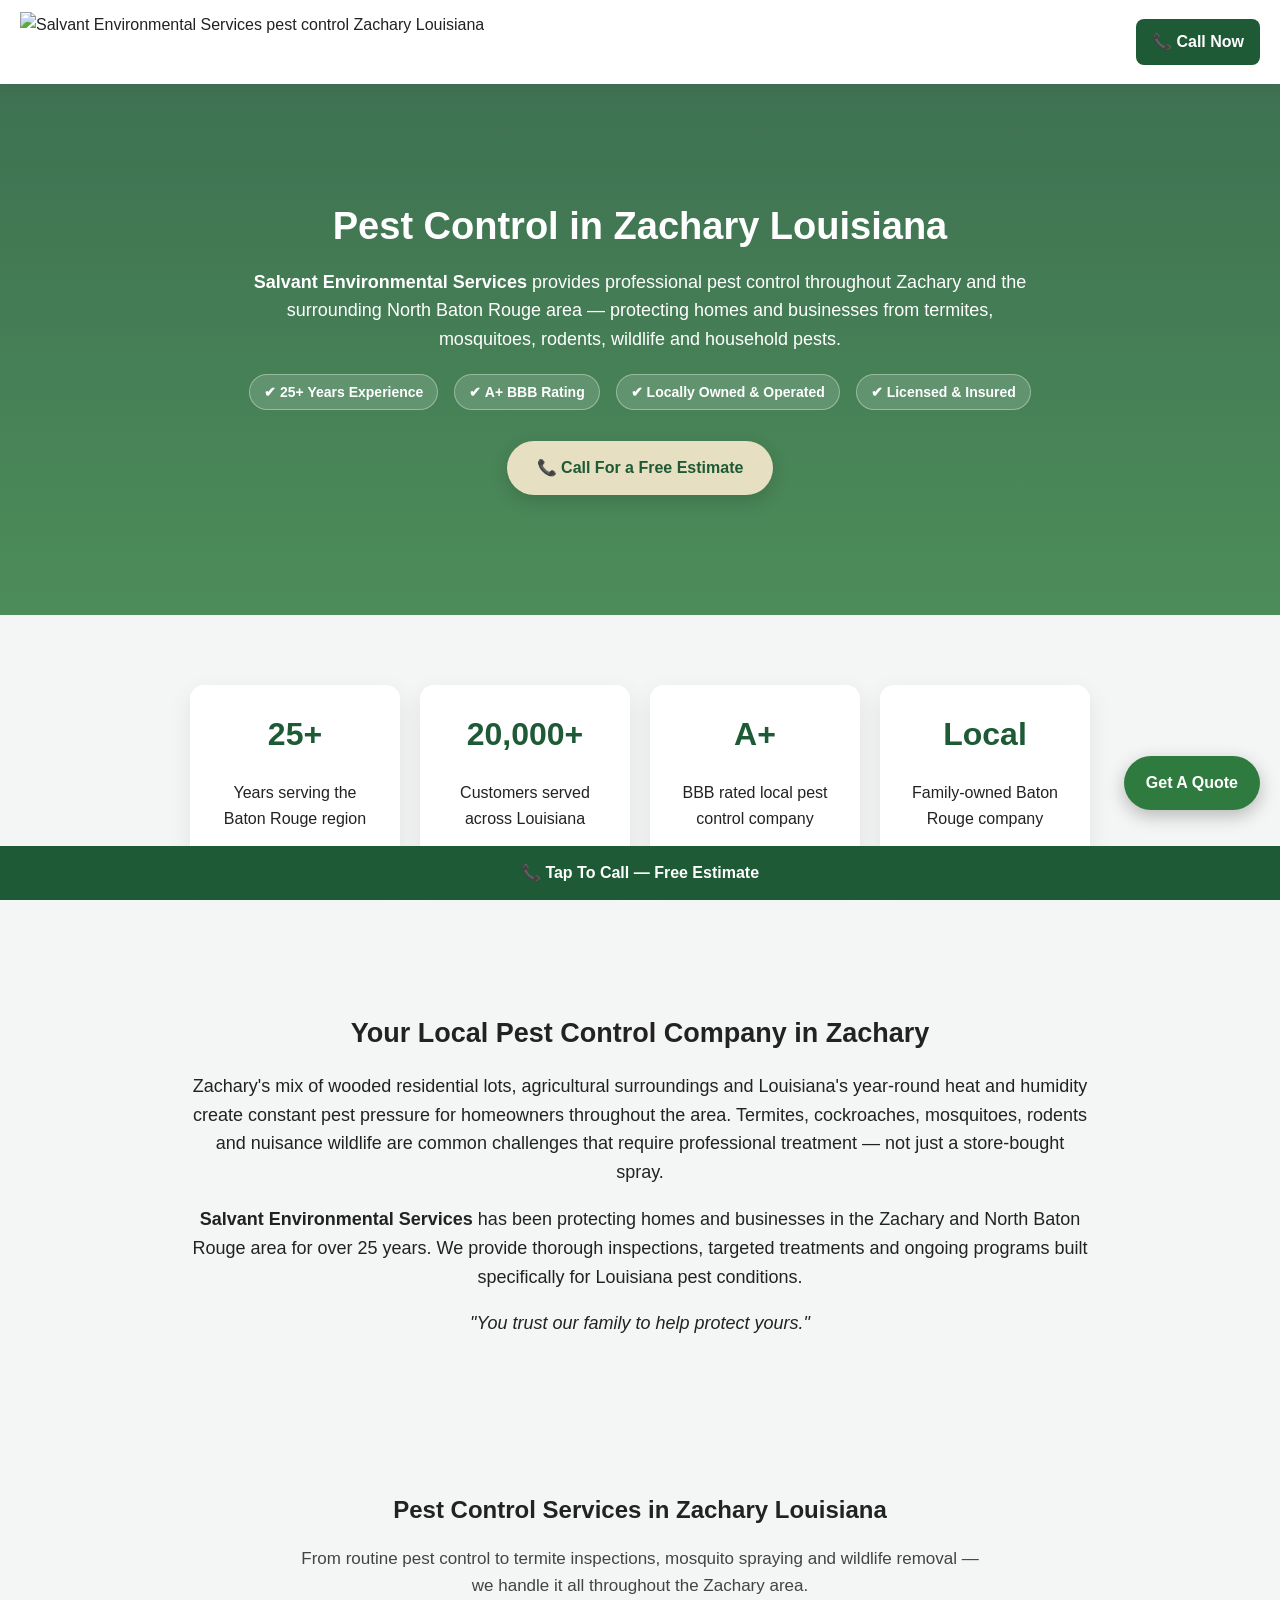
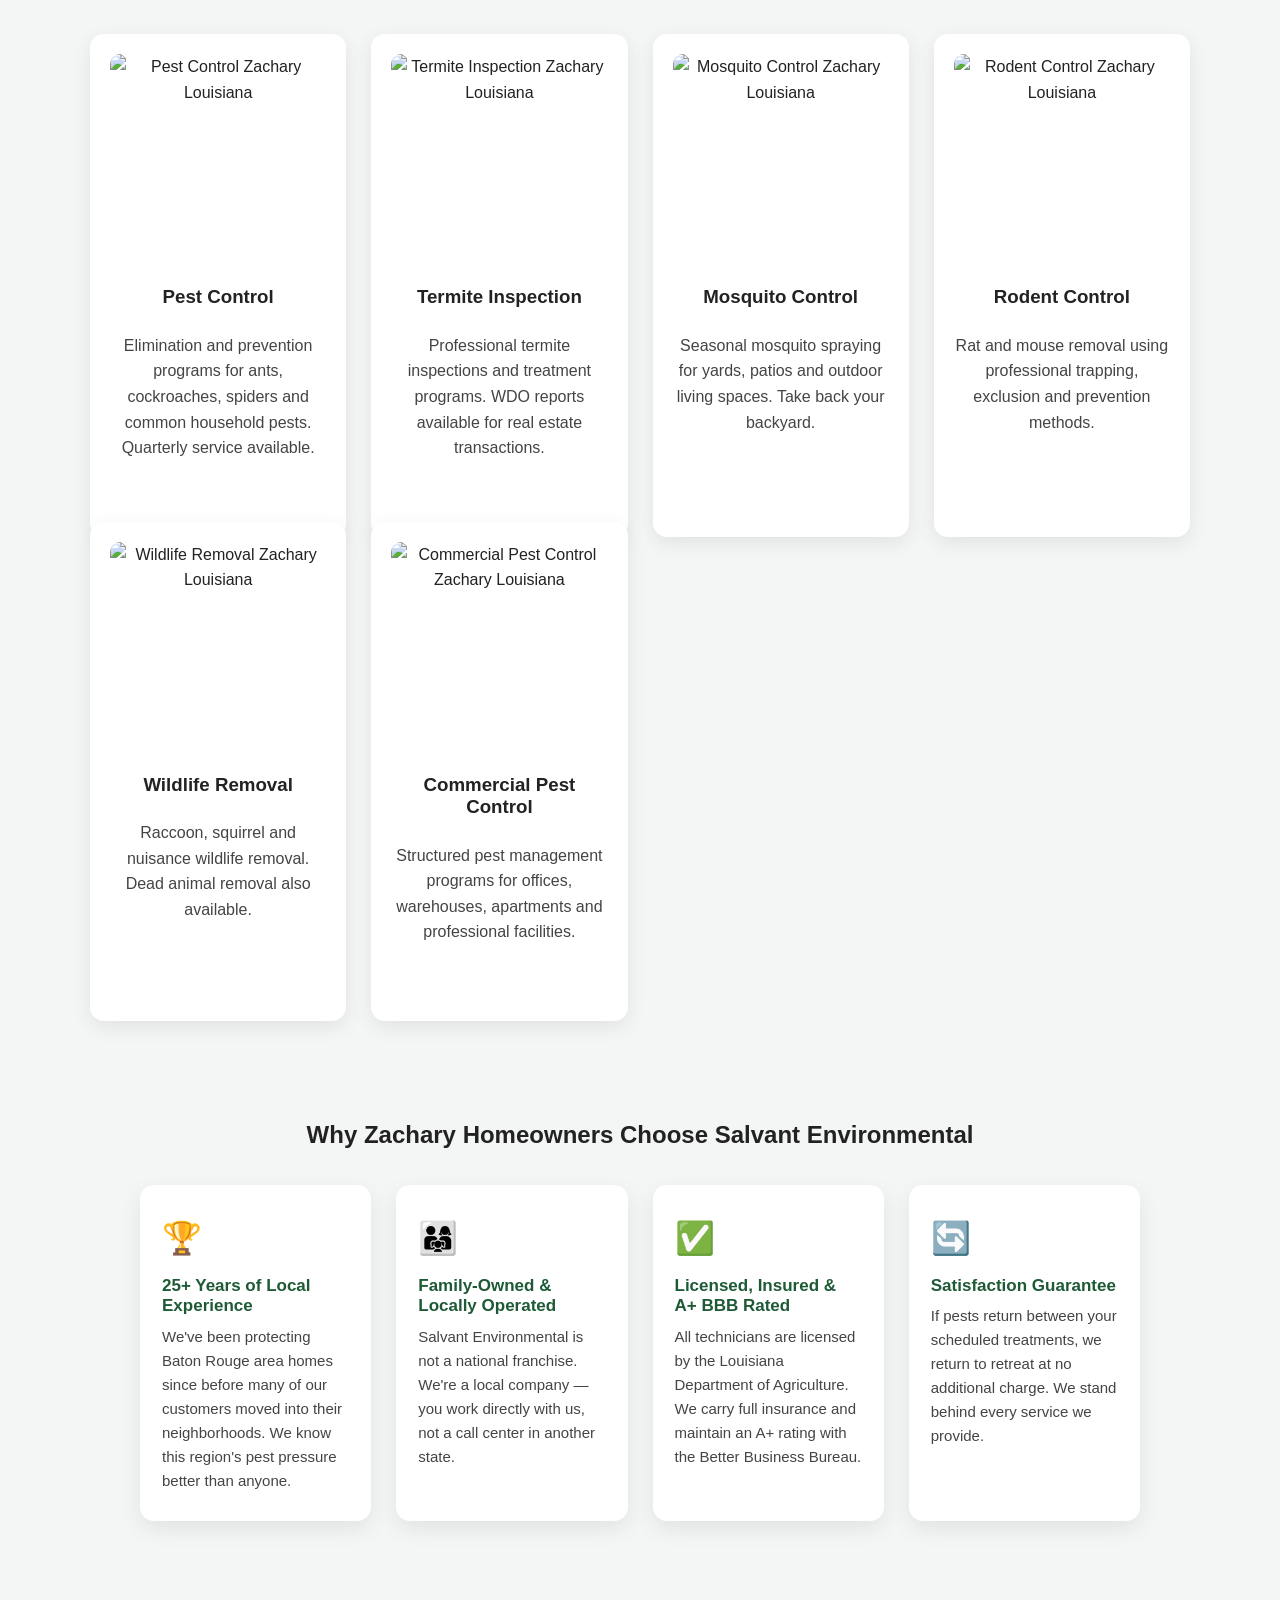
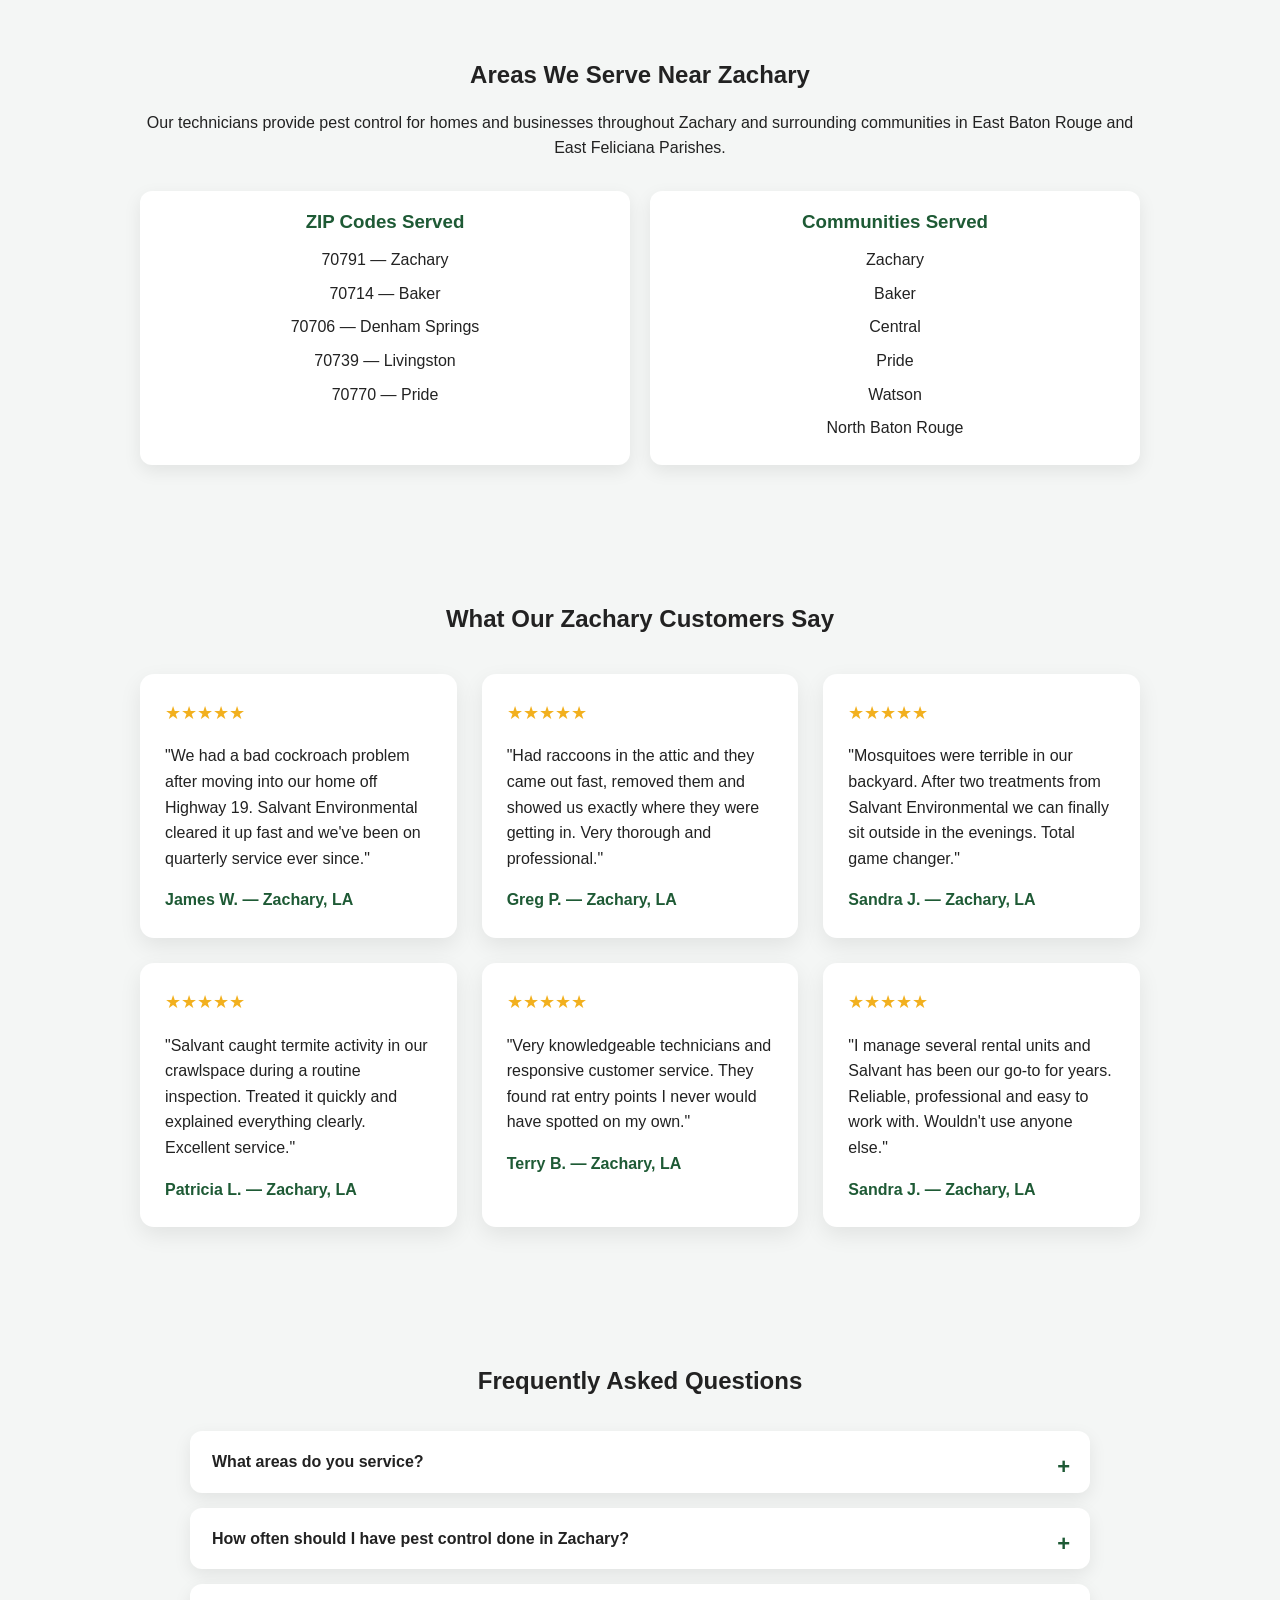
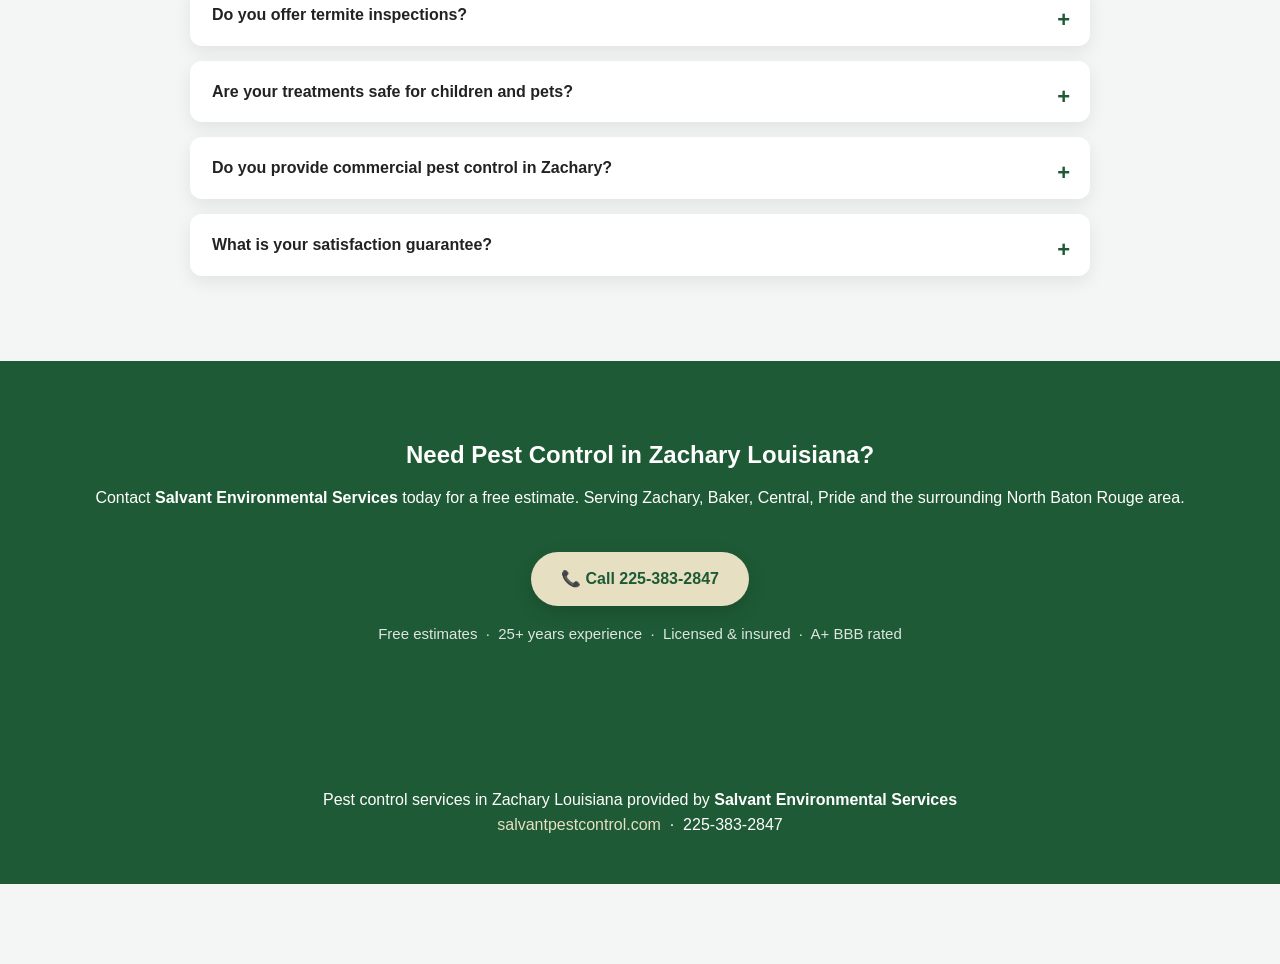
==== commit 35a8e938: "Add files via upload" ====
--- a/index.html
+++ b/index.html
@@ -1,287 +1,316 @@
 <!DOCTYPE html>
 <html lang="en">
 <head>
-  <meta charset="UTF-8">
-  <meta name="viewport" content="width=device-width, initial-scale=1.0">
-
-  <title>Baton Rouge Pest Control | Salvant Environmental Services</title>
-  <meta name="description" content="Salvant Environmental Services provides Baton Rouge pest control, termite control, mosquito control, rodent control, and wildlife removal. 25+ years in business and 20,000+ customers served.">
-  <meta name="robots" content="index, follow, max-image-preview:large">
-  <meta name="geo.region" content="US-LA">
-  <meta name="geo.placename" content="Baton Rouge">
-  <meta name="geo.position" content="30.4515;-91.1871">
-
-  <link rel="canonical" href="https://geosalvant-prog.github.io/salvant-site/">
-  <link rel="stylesheet" href="styles.css">
-  <link rel="icon" href="favicon.ico">
-
-  <meta property="og:title" content="Baton Rouge Pest Control | Salvant Environmental Services">
-  <meta property="og:description" content="Trusted Baton Rouge pest control, termite control, mosquito control, and wildlife removal. 25+ years in business and 20,000+ customers served.">
-  <meta property="og:type" content="website">
-  <meta property="og:url" content="https://geosalvant-prog.github.io/salvant-site/">
-  <meta property="og:site_name" content="Salvant Environmental Services">
-  <meta property="og:image" content="https://geosalvant-prog.github.io/salvant-site/images/hero.PNG">
-
-  <meta name="twitter:card" content="summary_large_image">
-  <meta name="twitter:title" content="Baton Rouge Pest Control | Salvant Environmental Services">
-  <meta name="twitter:description" content="Trusted Baton Rouge pest control with 25+ years in business.">
-  <meta name="twitter:image" content="https://geosalvant-prog.github.io/salvant-site/images/hero.PNG">
-
-  <script type="application/ld+json">
-  {
-    "@context": "https://schema.org",
-    "@type": "LocalBusiness",
-    "name": "Salvant Environmental Services",
-    "image": "https://geosalvant-prog.github.io/salvant-site/images/hero.PNG",
-    "url": "https://geosalvant-prog.github.io/salvant-site/",
-    "telephone": "+1-225-383-2847",
-    "priceRange": "$$",
-    "address": {
-      "@type": "PostalAddress",
-      "streetAddress": "4488 Florida Blvd",
-      "addressLocality": "Baton Rouge",
-      "addressRegion": "LA",
-      "postalCode": "70806",
-      "addressCountry": "US"
-    },
-    "geo": {
-      "@type": "GeoCoordinates",
-      "latitude": "30.4515",
-      "longitude": "-91.1871"
-    },
-    "areaServed": [
-      "Baton Rouge",
-      "Denham Springs",
-      "Prairieville",
-      "Zachary",
-      "Central",
-      "Walker"
-    ],
-    "sameAs": []
-  }
-  </script>
-
-  <script type="application/ld+json">
-  {
-    "@context": "https://schema.org",
-    "@type": "FAQPage",
-    "mainEntity": [
-      {
-        "@type": "Question",
-        "name": "How long has Salvant Environmental Services been in business?",
-        "acceptedAnswer": {
-          "@type": "Answer",
-          "text": "Salvant Environmental Services has been serving Baton Rouge and surrounding areas for over 25 years."
-        }
-      },
-      {
-        "@type": "Question",
-        "name": "What pest control services does Salvant Environmental Services provide?",
-        "acceptedAnswer": {
-          "@type": "Answer",
-          "text": "Salvant Environmental Services provides pest control, termite control, mosquito control, rodent control, wildlife removal, and commercial pest control services in Baton Rouge, Louisiana."
-        }
-      },
-      {
-        "@type": "Question",
-        "name": "Do you provide pest control in Baton Rouge and nearby areas?",
-        "acceptedAnswer": {
-          "@type": "Answer",
-          "text": "Yes. Salvant Environmental Services serves Baton Rouge, Denham Springs, Prairieville, Zachary, Central, Walker, and nearby communities."
-        }
-      }
-    ]
-  }
-  </script>
+<meta charset="UTF-8">
+<meta name="viewport" content="width=device-width, initial-scale=1.0">
+<title>Pest Control Zachary Louisiana | Salvant Environmental Services</title>
+<meta name="description" content="Salvant Environmental Services provides professional pest control in Zachary Louisiana including termite inspections, mosquito control, rodent removal and wildlife services. Over 25 years serving the Baton Rouge region. Call 225-383-2847.">
+<meta name="keywords" content="pest control Zachary Louisiana, termite inspection Zachary LA, mosquito control Zachary Louisiana, exterminator Zachary Louisiana, rodent control Zachary LA, wildlife removal Zachary LA, commercial pest control Zachary Louisiana">
+<meta name="robots" content="index, follow">
+<link rel="canonical" href="https://salvantpestcontrol.com/">
+<link rel="stylesheet" href="styles.css">
+<link rel="icon" href="favicon.ico">
+<meta property="og:title" content="Pest Control Zachary Louisiana | Salvant Environmental Services">
+<meta property="og:description" content="Professional pest control in Zachary Louisiana. Termite inspections, mosquito control, rodent removal, wildlife services and commercial pest management. Call 225-383-2847.">
+<meta property="og:type" content="website">
+<meta property="og:url" content="https://salvantpestcontrol.com/">
+<meta property="og:image" content="images/hero.webp">
+<meta name="twitter:card" content="summary_large_image">
+<meta name="twitter:title" content="Pest Control Zachary Louisiana | Salvant Environmental Services">
+<meta name="twitter:description" content="Professional pest control in Zachary Louisiana from Salvant Environmental Services. Call 225-383-2847.">
+<meta name="twitter:image" content="images/hero.webp">
+
+<script type="application/ld+json">
+{
+  "@context": "https://schema.org",
+  "@type": "PestControl",
+  "name": "Salvant Environmental Services",
+  "url": "https://salvantpestcontrol.com",
+  "telephone": "+1-225-383-2847",
+  "areaServed": [
+    "Zachary, Louisiana",
+    "Baker, Louisiana",
+    "Central, Louisiana",
+    "Pride, Louisiana",
+    "Watson, Louisiana",
+    "North Baton Rouge, Louisiana"
+  ],
+  "priceRange": "$$",
+  "description": "Professional pest control in Zachary Louisiana including termite inspections, mosquito control, rodent removal, wildlife removal and commercial pest management.",
+  "address": {
+    "@type": "PostalAddress",
+    "addressLocality": "Baton Rouge",
+    "addressRegion": "LA",
+    "addressCountry": "US"
+  },
+  "aggregateRating": {
+    "@type": "AggregateRating",
+    "ratingValue": "5",
+    "reviewCount": "200"
+  },
+  "serviceType": [
+    "Pest Control",
+    "Termite Inspection",
+    "Termite Treatment",
+    "Mosquito Control",
+    "Rodent Control",
+    "Wildlife Removal",
+    "Commercial Pest Control"
+  ]
+}
+</script>
+
+<!-- Google tag (gtag.js) -->
+<script async src="https://www.googletagmanager.com/gtag/js?id=G-VY5K86GPZR"></script>
+<script>
+  window.dataLayer = window.dataLayer || [];
+  function gtag(){dataLayer.push(arguments);}
+  gtag('js', new Date());
+  gtag('config', 'G-VY5K86GPZR');
+</script>
 </head>
 
 <body>
 
-  <div class="topbar">
-    <img src="images/logo.png" class="logo" alt="Salvant Environmental Services logo">
-    <a href="tel:+12253832847" class="callbtn" aria-label="Call Salvant Environmental Services">📞 Call</a>
-  </div>
-
-  <header class="hero">
-    <div class="hero-content">
-      <h1>Baton Rouge Pest Control You Can Trust</h1>
-      <p>
-        <strong>25+ Years in Business</strong><br>
-        <strong>20,000+ Customers Served</strong>
-      </p>
-      <p>
-        Professional pest control, termite control, mosquito control, rodent control, and wildlife removal in Baton Rouge, Louisiana.
-      </p>
-      <a href="tel:+12253832847" class="cta" aria-label="Call for a free pest control estimate">
-        Call For Free Estimate
-      </a>
-    </div>
-  </header>
-
-  <main>
-    <section class="location">
-      <h2>Baton Rouge Pest Control Experts</h2>
-      <p>
-        Salvant Environmental Services provides professional pest control in Baton Rouge, Louisiana, including termite treatment, mosquito control, rodent control, and wildlife removal for homes and businesses.
-      </p>
-    </section>
-
-    <section class="stats">
-      <div class="stat">
-        <h2>25+</h2>
-        <p>Years in Business</p>
-      </div>
-
-      <div class="stat">
-        <h2>20,000+</h2>
-        <p>Customers Served</p>
-      </div>
-
-      <div class="stat">
-        <h2>A+</h2>
-        <p>BBB Rating</p>
-      </div>
-
-      <div class="stat">
-        <h2>Local</h2>
-        <p>Baton Rouge Service</p>
-      </div>
-    </section>
-
-    <section class="services">
-      <h2>Pest Control Services</h2>
-      <div class="grid">
-
-        <a href="services/pest-control-baton-rouge.html" class="card-link" aria-label="Learn more about pest control in Baton Rouge">
-          <div class="card">
-            <img src="images/pest-control.jpg" alt="Pest control technician treating a home in Baton Rouge">
-            <h3>🐜 Pest Control</h3>
-            <p>Residential and commercial pest control services across Baton Rouge and surrounding areas.</p>
-          </div>
-        </a>
-
-        <a href="services/termite-control-baton-rouge.html" class="card-link" aria-label="Learn more about termite control in Baton Rouge">
-          <div class="card">
-            <img src="images/termite-control.jpg" alt="Termite inspection and termite control service in Baton Rouge">
-            <h3>🪳 Termite Control</h3>
-            <p>Inspection, treatment, and long-term termite protection for Baton Rouge properties.</p>
-          </div>
-        </a>
-
-        <a href="services/mosquito-control-baton-rouge.html" class="card-link" aria-label="Learn more about mosquito control in Baton Rouge">
-          <div class="card">
-            <img src="images/mosquito-control.jpg" alt="Mosquito control treatment for a yard in Baton Rouge">
-            <h3>🦟 Mosquito Control</h3>
-            <p>Seasonal mosquito control programs for yards, outdoor spaces, and backyard comfort.</p>
-          </div>
-        </a>
-
-        <a href="services/rodent-control-baton-rouge.html" class="card-link" aria-label="Learn more about rodent control in Baton Rouge">
-          <div class="card">
-            <img src="images/pest-control.jpg" alt="Rodent control and rat removal service in Baton Rouge">
-            <h3>🐀 Rodent Control</h3>
-            <p>Rat and mouse control programs including trapping, exclusion recommendations, and bait stations.</p>
-          </div>
-        </a>
-
-        <a href="services/wildlife-removal-baton-rouge.html" class="card-link" aria-label="Learn more about wildlife removal in Baton Rouge">
-          <div class="card">
-            <img src="images/wildlife-removal.jpg" alt="Wildlife removal service in Baton Rouge Louisiana">
-            <h3>🦝 Wildlife Removal</h3>
-            <p>Safe trapping and removal of nuisance wildlife affecting Baton Rouge homes and businesses.</p>
-          </div>
-        </a>
-
-        <a href="services/commercial-pest-control-baton-rouge.html" class="card-link" aria-label="Learn more about commercial pest control in Baton Rouge">
-          <div class="card">
-            <img src="images/pest-control.jpg" alt="Commercial pest control service for a business in Baton Rouge">
-            <h3>🏢 Commercial Pest Control</h3>
-            <p>Professional pest management programs for Baton Rouge businesses, offices, and facilities.</p>
-          </div>
-        </a>
-
-      </div>
-    </section>
-
-    <section class="reviews">
-      <h2>What Customers Are Saying</h2>
-
-      <div class="review">
-        <p>★★★★★</p>
-        <p>"Fast, professional service. Highly recommend Salvant Environmental."</p>
-      </div>
-
-      <div class="review">
-        <p>★★★★★</p>
-        <p>"Solved our termite issue quickly and explained everything clearly."</p>
-      </div>
-    </section>
-
-    <section class="info">
-      <h2>Common Pests In Baton Rouge</h2>
-      <p>
-        Baton Rouge homes and businesses often deal with termites, mosquitoes, ants, cockroaches, rodents, and wasps. Our pest control programs are designed for Louisiana pest pressures and seasonal activity.
-      </p>
+<div class="topbar">
+  <img src="images/logo.webp" class="logo" alt="Salvant Environmental Services pest control Zachary Louisiana">
+  <a href="tel:12253832847" class="callbtn"
+    onclick="gtag('event','phone_click',{event_category:'lead',event_label:'homepage_header_call'});">
+    📞 Call Now
+  </a>
+</div>
+
+<header class="hero" style="background:linear-gradient(rgba(30,90,53,.85),rgba(47,122,62,.85)),url('images/hero.PNG');background-size:cover;background-position:center;">
+  <div class="hero-content">
+    <h1>Pest Control in Zachary Louisiana</h1>
+    <p><strong>Salvant Environmental Services</strong> provides professional pest control throughout Zachary and the surrounding North Baton Rouge area — protecting homes and businesses from termites, mosquitoes, rodents, wildlife and household pests.</p>
+    <div class="hero-trust">
+      <span>✔ 25+ Years Experience</span>
+      <span>✔ A+ BBB Rating</span>
+      <span>✔ Locally Owned &amp; Operated</span>
+      <span>✔ Licensed &amp; Insured</span>
+    </div>
+    <a href="tel:12253832847" class="cta"
+      onclick="gtag('event','cta_click',{event_category:'lead',event_label:'homepage_hero_cta'});">
+      📞 Call For a Free Estimate
+    </a>
+  </div>
+</header>
+
+<section class="stats">
+  <div class="stat"><h2>25+</h2><p>Years serving the Baton Rouge region</p></div>
+  <div class="stat"><h2>20,000+</h2><p>Customers served across Louisiana</p></div>
+  <div class="stat"><h2>A+</h2><p>BBB rated local pest control company</p></div>
+  <div class="stat"><h2>Local</h2><p>Family-owned Baton Rouge company</p></div>
+</section>
+
+<section class="location">
+  <h2>Your Local Pest Control Company in Zachary</h2>
+  <p>Zachary's mix of wooded residential lots, agricultural surroundings and Louisiana's year-round heat and humidity create constant pest pressure for homeowners throughout the area. Termites, cockroaches, mosquitoes, rodents and nuisance wildlife are common challenges that require professional treatment — not just a store-bought spray.</p>
+  <p><strong>Salvant Environmental Services</strong> has been protecting homes and businesses in the Zachary and North Baton Rouge area for over 25 years. We provide thorough inspections, targeted treatments and ongoing programs built specifically for Louisiana pest conditions.</p>
+  <p><em>"You trust our family to help protect yours."</em></p>
+</section>
+
+<section class="services">
+  <h2>Pest Control Services in Zachary Louisiana</h2>
+  <p style="max-width:700px;margin:0 auto 10px;font-size:17px;color:#444;">From routine pest control to termite inspections, mosquito spraying and wildlife removal — we handle it all throughout the Zachary area.</p>
+  <div class="grid">
+    <a href="services/pest-control-zachary.html" class="card-link">
+      <div class="card">
+        <img src="images/pest-control.webp" alt="Pest Control Zachary Louisiana">
+        <h3>Pest Control</h3>
+        <p>Elimination and prevention programs for ants, cockroaches, spiders and common household pests. Quarterly service available.</p>
+      </div>
+    </a>
+    <a href="services/termite-inspection-zachary.html" class="card-link">
+      <div class="card">
+        <img src="images/termite-control.webp" alt="Termite Inspection Zachary Louisiana">
+        <h3>Termite Inspection</h3>
+        <p>Professional termite inspections and treatment programs. WDO reports available for real estate transactions.</p>
+      </div>
+    </a>
+    <a href="services/mosquito-control-zachary.html" class="card-link">
+      <div class="card">
+        <img src="images/mosquito-control.webp" alt="Mosquito Control Zachary Louisiana">
+        <h3>Mosquito Control</h3>
+        <p>Seasonal mosquito spraying for yards, patios and outdoor living spaces. Take back your backyard.</p>
+      </div>
+    </a>
+    <a href="services/rodent-control-zachary.html" class="card-link">
+      <div class="card">
+        <img src="images/rodent-control.webp" alt="Rodent Control Zachary Louisiana">
+        <h3>Rodent Control</h3>
+        <p>Rat and mouse removal using professional trapping, exclusion and prevention methods.</p>
+      </div>
+    </a>
+    <a href="services/wildlife-removal-zachary.html" class="card-link">
+      <div class="card">
+        <img src="images/wildlife-removal.webp" alt="Wildlife Removal Zachary Louisiana">
+        <h3>Wildlife Removal</h3>
+        <p>Raccoon, squirrel and nuisance wildlife removal. Dead animal removal also available.</p>
+      </div>
+    </a>
+    <a href="services/commercial-pest-control-zachary.html" class="card-link">
+      <div class="card">
+        <img src="images/pest-control.webp" alt="Commercial Pest Control Zachary Louisiana">
+        <h3>Commercial Pest Control</h3>
+        <p>Structured pest management programs for offices, warehouses, apartments and professional facilities.</p>
+      </div>
+    </a>
+  </div>
+</section>
+
+<section class="trust-section">
+  <h2>Why Zachary Homeowners Choose Salvant Environmental</h2>
+  <div class="trust-grid">
+    <div class="trust-card">
+      <div class="trust-icon">🏆</div>
+      <h3>25+ Years of Local Experience</h3>
+      <p>We've been protecting Baton Rouge area homes since before many of our customers moved into their neighborhoods. We know this region's pest pressure better than anyone.</p>
+    </div>
+    <div class="trust-card">
+      <div class="trust-icon">👨‍👩‍👧</div>
+      <h3>Family-Owned &amp; Locally Operated</h3>
+      <p>Salvant Environmental is not a national franchise. We're a local company — you work directly with us, not a call center in another state.</p>
+    </div>
+    <div class="trust-card">
+      <div class="trust-icon">✅</div>
+      <h3>Licensed, Insured &amp; A+ BBB Rated</h3>
+      <p>All technicians are licensed by the Louisiana Department of Agriculture. We carry full insurance and maintain an A+ rating with the Better Business Bureau.</p>
+    </div>
+    <div class="trust-card">
+      <div class="trust-icon">🔄</div>
+      <h3>Satisfaction Guarantee</h3>
+      <p>If pests return between your scheduled treatments, we return to retreat at no additional charge. We stand behind every service we provide.</p>
+    </div>
+  </div>
+</section>
+
+<section class="service-area">
+  <h2>Areas We Serve Near Zachary</h2>
+  <p>Our technicians provide pest control for homes and businesses throughout Zachary and surrounding communities in East Baton Rouge and East Feliciana Parishes.</p>
+  <div class="service-grid">
+    <div class="area-card">
+      <h3>ZIP Codes Served</h3>
       <ul>
-        <li>Subterranean termites</li>
-        <li>Mosquitoes</li>
-        <li>Ant infestations</li>
-        <li>Cockroaches</li>
-        <li>Rodents</li>
-        <li>Wasps and stinging insects</li>
+        <li>70791 — Zachary</li>
+        <li>70714 — Baker</li>
+        <li>70706 — Denham Springs</li>
+        <li>70739 — Livingston</li>
+        <li>70770 — Pride</li>
       </ul>
-    </section>
-
-    <section class="areas">
-      <h2>Areas We Serve</h2>
-      <p>
-        Salvant Environmental Services proudly provides pest control in Baton Rouge and surrounding communities.
-      </p>
+    </div>
+    <div class="area-card">
+      <h3>Communities Served</h3>
       <ul>
-        <li>Baton Rouge</li>
-        <li>Denham Springs</li>
-        <li>Prairieville</li>
         <li>Zachary</li>
+        <li>Baker</li>
         <li>Central</li>
-        <li>Walker</li>
+        <li>Pride</li>
+        <li>Watson</li>
+        <li>North Baton Rouge</li>
       </ul>
-    </section>
-
-    <section class="map">
-      <h2>Serving Baton Rouge</h2>
-      <iframe
-        title="Map of Salvant Environmental Services in Baton Rouge"
-        src="https://maps.google.com/maps?q=4488%20Florida%20Blvd%20Baton%20Rouge&t=&z=13&ie=UTF8&iwloc=&output=embed"
-        loading="lazy"
-        referrerpolicy="no-referrer-when-downgrade">
-      </iframe>
-    </section>
-
-    <section class="keywords">
-      <h2>Professional Pest Control Services</h2>
-      <p>
-        Baton Rouge pest control, termite control Baton Rouge, mosquito control Baton Rouge, rodent control Baton Rouge, wildlife removal Baton Rouge, residential pest control Louisiana, commercial pest control Baton Rouge.
-      </p>
-    </section>
-
-    <section class="cta-section">
-      <h2>Need Pest Control In Baton Rouge?</h2>
-      <p>Call Salvant Environmental Services today for a free estimate.</p>
-      <a href="tel:+12253832847" class="cta" aria-label="Call Salvant Environmental Services at 225-383-2847">
-        📞 Call 225-383-2847
-      </a>
-    </section>
-  </main>
-
-  <footer>
-    <p>© Salvant Environmental Services</p>
-  </footer>
-
-  <div class="callbar">
-    <a href="tel:+12253832847" aria-label="Tap to call Salvant Environmental Services">📞 Tap To Call Salvant Environmental</a>
-  </div>
-
-  <a href="tel:+12253832847" class="quote-btn" aria-label="Get a quote from Salvant Environmental Services">Get A Quote</a>
-
+    </div>
+  </div>
+</section>
+
+<section class="testimonials">
+  <h2>What Our Zachary Customers Say</h2>
+  <div class="testimonial-grid">
+    <div class="testimonial-card">
+      <div class="testimonial-stars">★★★★★</div>
+      <p>"We had a bad cockroach problem after moving into our home off Highway 19. Salvant Environmental cleared it up fast and we've been on quarterly service ever since."</p>
+      <div class="testimonial-name">James W. — Zachary, LA</div>
+    </div>
+    <div class="testimonial-card">
+      <div class="testimonial-stars">★★★★★</div>
+      <p>"Had raccoons in the attic and they came out fast, removed them and showed us exactly where they were getting in. Very thorough and professional."</p>
+      <div class="testimonial-name">Greg P. — Zachary, LA</div>
+    </div>
+    <div class="testimonial-card">
+      <div class="testimonial-stars">★★★★★</div>
+      <p>"Mosquitoes were terrible in our backyard. After two treatments from Salvant Environmental we can finally sit outside in the evenings. Total game changer."</p>
+      <div class="testimonial-name">Sandra J. — Zachary, LA</div>
+    </div>
+    <div class="testimonial-card">
+      <div class="testimonial-stars">★★★★★</div>
+      <p>"Salvant caught termite activity in our crawlspace during a routine inspection. Treated it quickly and explained everything clearly. Excellent service."</p>
+      <div class="testimonial-name">Patricia L. — Zachary, LA</div>
+    </div>
+    <div class="testimonial-card">
+      <div class="testimonial-stars">★★★★★</div>
+      <p>"Very knowledgeable technicians and responsive customer service. They found rat entry points I never would have spotted on my own."</p>
+      <div class="testimonial-name">Terry B. — Zachary, LA</div>
+    </div>
+    <div class="testimonial-card">
+      <div class="testimonial-stars">★★★★★</div>
+      <p>"I manage several rental units and Salvant has been our go-to for years. Reliable, professional and easy to work with. Wouldn't use anyone else."</p>
+      <div class="testimonial-name">Sandra J. — Zachary, LA</div>
+    </div>
+  </div>
+</section>
+
+<section class="faq-section">
+  <h2>Frequently Asked Questions</h2>
+  <div class="faq-item">
+    <div class="faq-question">What areas do you service?</div>
+    <div class="faq-answer">We provide pest control throughout Zachary and the surrounding North Baton Rouge region including Baker, Central, Pride, Watson and Denham Springs. Call us to confirm service availability for your specific address.</div>
+  </div>
+  <div class="faq-item">
+    <div class="faq-question">How often should I have pest control done in Zachary?</div>
+    <div class="faq-answer">Most Louisiana homeowners benefit from quarterly pest control service. Louisiana's warm climate means pest activity never fully stops, so consistent quarterly treatments maintain a protective barrier around your home year-round.</div>
+  </div>
+  <div class="faq-item">
+    <div class="faq-question">Do you offer termite inspections?</div>
+    <div class="faq-answer">Yes. We provide professional termite inspections and WDO (Wood Destroying Organism) reports for real estate transactions. Annual inspections are strongly recommended for all Zachary homeowners given Louisiana's high termite risk.</div>
+  </div>
+  <div class="faq-item">
+    <div class="faq-question">Are your treatments safe for children and pets?</div>
+    <div class="faq-answer">Yes. Our technicians use professional products applied in targeted areas following all label directions. We advise you on any temporary precautions recommended after treatment.</div>
+  </div>
+  <div class="faq-item">
+    <div class="faq-question">Do you provide commercial pest control in Zachary?</div>
+    <div class="faq-answer">Yes. We provide structured pest management programs for offices, warehouses, apartment communities, retail centers and other commercial facilities throughout the Zachary area.</div>
+  </div>
+  <div class="faq-item">
+    <div class="faq-question">What is your satisfaction guarantee?</div>
+    <div class="faq-answer">If pests return between your scheduled quarterly treatments, we return to retreat your property at no additional cost. We stand behind every service we provide.</div>
+  </div>
+</section>
+
+<section class="cta-section">
+  <h2>Need Pest Control in Zachary Louisiana?</h2>
+  <p>Contact <strong>Salvant Environmental Services</strong> today for a free estimate. Serving Zachary, Baker, Central, Pride and the surrounding North Baton Rouge area.</p>
+  <a href="tel:12253832847" class="cta"
+    onclick="gtag('event','cta_click',{event_category:'lead',event_label:'homepage_footer_cta'});">
+    📞 Call 225-383-2847
+  </a>
+  <p style="margin-top:16px;font-size:15px;opacity:.85;">Free estimates &nbsp;·&nbsp; 25+ years experience &nbsp;·&nbsp; Licensed &amp; insured &nbsp;·&nbsp; A+ BBB rated</p>
+</section>
+
+<footer>
+  <p>Pest control services in Zachary Louisiana provided by <strong>Salvant Environmental Services</strong><br>
+  <a href="https://salvantpestcontrol.com">salvantpestcontrol.com</a> &nbsp;·&nbsp; 225-383-2847</p>
+</footer>
+
+<div class="callbar">
+  <a href="tel:12253832847"
+    onclick="gtag('event','phone_click',{event_category:'lead',event_label:'homepage_sticky_call'});">
+    📞 Tap To Call — Free Estimate
+  </a>
+</div>
+
+<a href="tel:12253832847" class="quote-btn"
+  onclick="gtag('event','cta_click',{event_category:'lead',event_label:'homepage_quote_btn'});">
+  Get A Quote
+</a>
+
+<script>
+document.addEventListener("DOMContentLoaded", function () {
+  document.querySelectorAll(".faq-question").forEach(function(q) {
+    q.addEventListener("click", function() { q.parentElement.classList.toggle("active"); });
+  });
+});
+</script>
 </body>
 </html>
--- a/styles.css
+++ b/styles.css
@@ -1,532 +1,145 @@
 /* GLOBAL */
-
-body{
-font-family:-apple-system,BlinkMacSystemFont,"Segoe UI",Roboto,Helvetica,Arial,sans-serif;
-margin:0;
-background:#f4f6f5;
-color:#222;
-line-height:1.6;
-}
-
-h1,h2,h3{
-margin-top:0;
-}
-
-section{
-padding:70px 20px;
-}
-
+body{font-family:-apple-system,BlinkMacSystemFont,"Segoe UI",Roboto,Helvetica,Arial,sans-serif;margin:0;background:#f4f6f5;color:#222;line-height:1.6;padding-bottom:80px;}
+h1,h2,h3{margin-top:0;line-height:1.2;}
+section{padding:70px 20px;}
+img{max-width:100%;height:auto;}
 
 /* TOP BAR */
-
-.topbar{
-display:flex;
-justify-content:space-between;
-align-items:center;
-background:white;
-padding:12px 20px;
-box-shadow:0 3px 10px rgba(0,0,0,.05);
-position:sticky;
-top:0;
-z-index:999;
-}
-
-.logo{
-height:60px;
-}
-
-.callbtn{
-background:#1E5A35;
-color:white;
-padding:10px 16px;
-border-radius:8px;
-text-decoration:none;
-font-weight:600;
-}
-
+.topbar{display:flex;justify-content:space-between;align-items:center;background:white;padding:12px 20px;box-shadow:0 3px 10px rgba(0,0,0,.05);position:sticky;top:0;z-index:999;}
+.logo{height:60px;display:block;}
+.callbtn{background:#1E5A35;color:white;padding:10px 16px;border-radius:8px;text-decoration:none;font-weight:600;transition:.25s;}
 
 /* HERO */
+.hero{background:linear-gradient(rgba(30,90,53,.85),rgba(47,122,62,.85)),url("../images/hero.PNG");background-size:cover;background-position:center;background-repeat:no-repeat;color:white;text-align:center;padding:120px 20px;}
+.hero h1{font-size:38px;margin-bottom:12px;}
+.hero p{font-size:18px;max-width:800px;margin-left:auto;margin-right:auto;}
 
-.hero{
-background:
-linear-gradient(rgba(30,90,53,.85),rgba(47,122,62,.85)),
-url("images/hero.PNG");
-background-size:cover;
-background-position:center;
-color:white;
-text-align:center;
-padding:120px 20px;
-}
+/* HERO TRUST BAR */
+.hero-trust{display:flex;flex-wrap:wrap;justify-content:center;gap:16px;margin-top:20px;margin-bottom:6px;}
+.hero-trust span{background:rgba(255,255,255,.15);border:1px solid rgba(255,255,255,.35);color:white;padding:6px 14px;border-radius:30px;font-size:14px;font-weight:600;}
 
-.hero h1{
-font-size:38px;
-margin-bottom:12px;
-}
+/* CTA BUTTON */
+.cta{display:inline-block;margin-top:25px;background:#E6DFC2;color:#1E5A35;padding:14px 30px;border-radius:40px;text-decoration:none;font-weight:700;box-shadow:0 6px 18px rgba(0,0,0,.15);transition:.25s;}
+.cta:hover{transform:translateY(-2px);box-shadow:0 10px 22px rgba(0,0,0,.18);}
 
-.hero p{
-font-size:18px;
-}
-
-.cta{
-display:inline-block;
-margin-top:25px;
-background:#E6DFC2;
-color:#1E5A35;
-padding:14px 30px;
-border-radius:40px;
-text-decoration:none;
-font-weight:700;
-box-shadow:0 6px 18px rgba(0,0,0,.15);
-transition:.25s;
-}
-
-.cta:hover{
-transform:translateY(-2px);
-box-shadow:0 10px 22px rgba(0,0,0,.18);
-}
-
-
-/* LOCATION */
-
-.location{
-max-width:900px;
-margin:auto;
-text-align:center;
-font-size:18px;
-}
-
+/* LOCATION / TEXT SECTIONS */
+.location{max-width:900px;margin:auto;text-align:center;font-size:18px;}
 
 /* STATS */
+.stats{display:grid;grid-template-columns:repeat(auto-fit,minmax(200px,1fr));gap:20px;max-width:900px;margin:auto;}
+.stat{background:white;padding:30px;border-radius:14px;box-shadow:0 8px 24px rgba(0,0,0,.08);text-align:center;}
+.stat h2{color:#1E5A35;font-size:32px;}
 
-.stats{
-display:grid;
-grid-template-columns:repeat(auto-fit,minmax(200px,1fr));
-gap:20px;
-max-width:900px;
-margin:auto;
-}
+/* SERVICES GRID */
+.services{max-width:1100px;margin:auto;text-align:center;}
+.grid{display:grid;grid-template-columns:repeat(auto-fit,minmax(250px,1fr));gap:25px;margin-top:35px;}
+.card-link{display:block;text-decoration:none;color:inherit;height:100%;}
+.card{background:white;border-radius:14px;box-shadow:0 6px 20px rgba(0,0,0,.08);padding:20px;transition:.25s;height:100%;display:flex;flex-direction:column;}
+.card:hover{transform:translateY(-6px);box-shadow:0 12px 30px rgba(0,0,0,.12);}
+.card img{width:100%;height:220px;object-fit:cover;border-radius:10px;margin-bottom:12px;display:block;}
+.card h3{margin-bottom:8px;}
+.card-link h3{color:#222;}
+.card-link p{color:#444;}
 
-.stat{
-background:white;
-padding:30px;
-border-radius:14px;
-box-shadow:0 8px 24px rgba(0,0,0,.08);
-text-align:center;
-}
+/* INFO LIST */
+.info{max-width:900px;margin:auto;}
+.info ul{padding-left:20px;}
 
-.stat h2{
-color:#1E5A35;
-font-size:32px;
-}
+/* SERVICE AREA */
+.service-area{max-width:1000px;margin:auto;text-align:center;}
+.service-grid{display:grid;grid-template-columns:repeat(auto-fit,minmax(220px,1fr));gap:20px;margin-top:30px;}
+.area-card{background:white;padding:20px;border-radius:12px;box-shadow:0 6px 18px rgba(0,0,0,.08);}
+.area-card h3{color:#1E5A35;margin-bottom:10px;}
+.area-card ul{list-style:none;padding:0;margin:0;}
+.area-card li{padding:4px 0;font-size:16px;}
 
+/* TRUST SECTION */
+.trust-section{max-width:1000px;margin:auto;text-align:center;padding:70px 20px;}
+.trust-grid{display:grid;grid-template-columns:repeat(auto-fit,minmax(220px,1fr));gap:25px;margin-top:35px;}
+.trust-card{background:white;padding:28px 22px;border-radius:14px;box-shadow:0 8px 22px rgba(0,0,0,.08);text-align:left;}
+.trust-icon{font-size:32px;margin-bottom:12px;}
+.trust-card h3{color:#1E5A35;margin-bottom:8px;font-size:17px;}
+.trust-card p{color:#444;font-size:15px;margin:0;}
 
-/* SERVICES */
+/* TESTIMONIALS */
+.testimonials{max-width:1000px;margin:auto;text-align:center;padding:70px 20px;}
+.testimonial-grid{display:grid;grid-template-columns:repeat(auto-fit,minmax(260px,1fr));gap:25px;margin-top:40px;}
+.testimonial-card{background:white;padding:25px;border-radius:14px;box-shadow:0 8px 22px rgba(0,0,0,.08);text-align:left;}
+.testimonial-stars{color:#f2b01e;font-size:18px;margin-bottom:10px;}
+.testimonial-name{font-weight:700;margin-top:15px;color:#1E5A35;}
 
-.services{
-max-width:1100px;
-margin:auto;
-text-align:center;
-}
+/* TERMITE STEPS */
+.inspection-steps{max-width:900px;margin:auto;text-align:center;}
+.step-grid{display:grid;grid-template-columns:1fr;gap:25px;margin-top:35px;}
+.step-card{background:white;padding:28px;border-radius:14px;box-shadow:0 8px 22px rgba(0,0,0,.08);}
+.step-number{font-size:14px;letter-spacing:1px;color:#888;font-weight:600;margin-bottom:8px;}
+.step-card h3{color:#1E5A35;margin-bottom:10px;}
+.step-arrow{font-size:28px;color:#1E5A35;}
 
-.grid{
-display:grid;
-grid-template-columns:repeat(auto-fit,minmax(250px,1fr));
-gap:25px;
-margin-top:35px;
-}
+/* FAQ */
+.faq-section{max-width:900px;margin:auto;padding:70px 20px;}
+.faq-section h2{text-align:center;margin-bottom:35px;}
+.faq-item{background:white;border-radius:12px;box-shadow:0 6px 18px rgba(0,0,0,.08);margin-bottom:15px;overflow:hidden;transition:.25s;}
+.faq-question{padding:18px 22px;font-weight:600;cursor:pointer;position:relative;}
+.faq-question::after{content:"+";position:absolute;right:20px;font-size:22px;color:#1E5A35;}
+.faq-answer{max-height:0;overflow:hidden;padding:0 22px;transition:max-height .35s ease;color:#444;line-height:1.6;}
+.faq-item.active .faq-answer{max-height:220px;padding-bottom:18px;}
+.faq-item.active .faq-question::after{content:"–";}
 
-.card{
-background:white;
-border-radius:14px;
-box-shadow:0 6px 20px rgba(0,0,0,.08);
-padding:20px;
-transition:.25s;
-}
+/* COMMERCIAL SECTIONS */
+.commercial-intro-section,.ipm-section,.recurring-service-section{max-width:900px;margin:auto;text-align:center;font-size:18px;}
+.business-risk-section{max-width:1000px;margin:auto;text-align:center;padding:70px 20px;}
+.business-risk-intro{font-size:17px;max-width:800px;margin:0 auto 30px;}
+.business-risk-grid{display:grid;grid-template-columns:repeat(auto-fit,minmax(200px,1fr));gap:20px;}
+.risk-card{background:white;padding:28px;border-radius:14px;box-shadow:0 8px 24px rgba(0,0,0,.08);text-align:center;}
+.risk-card h3{color:#1E5A35;font-size:28px;margin-bottom:8px;}
+.commercial-industries-section{max-width:1000px;margin:auto;text-align:center;padding:70px 20px;}
+.industry-cards-grid{display:grid;grid-template-columns:repeat(auto-fit,minmax(180px,1fr));gap:15px;margin-top:30px;}
+.industry-tile{background:white;padding:18px 14px;border-radius:10px;box-shadow:0 6px 16px rgba(0,0,0,.08);font-weight:600;color:#1E5A35;font-size:15px;}
 
-.card:hover{
-transform:translateY(-6px);
-box-shadow:0 12px 30px rgba(0,0,0,.12);
-}
-
-.card img{
-width:100%;
-border-radius:10px;
-margin-bottom:12px;
-}
-
-.card h3{
-margin-bottom:8px;
-}
-
-
-/* INDUSTRIES */
-
-.industries-served{
-  background:#f7f7f7;
-  text-align:center;
-  padding:70px 20px;
-}
-
-.industries-intro{
-  max-width:720px;
-  margin:0 auto 40px;
-  font-size:18px;
-  color:#444;
-}
-
-.industry-grid{
-  display:grid;
-  grid-template-columns:repeat(auto-fit,minmax(220px,1fr));
-  gap:16px;
-  max-width:1000px;
-  margin:0 auto;
-}
-
-.industry-card{
-  background:white;
-  padding:18px 20px;
-  border-radius:12px;
-  box-shadow:0 5px 16px rgba(0,0,0,.08);
-  font-weight:600;
-  text-align:center;
-  transition:.2s;
-}
-
-.industry-card:hover{
-  transform:translateY(-4px);
-  box-shadow:0 10px 24px rgba(0,0,0,.12);
-}
-
-/* REVIEWS */
-
-.reviews{
-background:#f7f7f7;
-text-align:center;
-}
-
-.review{
-max-width:600px;
-margin:auto;
-margin-bottom:20px;
-font-style:italic;
-}
-
-
-/* PEST INFO */
-
-.info{
-max-width:900px;
-margin:auto;
-}
-
-.info ul{
-padding-left:20px;
-}
-
-
-/* AREAS */
-
-.areas{
-max-width:800px;
-margin:auto;
-text-align:center;
-}
-
-.areas ul{
-list-style-position:inside;
-padding:0;
-}
-
-
-/* MAP */
-
-.map{
-text-align:center;
-}
-
-.map iframe{
-width:100%;
-height:420px;
-border:0;
-border-radius:14px;
-box-shadow:0 6px 20px rgba(0,0,0,.1);
-}
-
-
-/* KEYWORDS */
-
-.keywords{
-background:#f7f7f7;
-text-align:center;
-font-size:17px;
-}
-
+/* REVIEWS (legacy FAQ style) */
+.reviews{background:#f7f7f7;text-align:center;}
+.review{max-width:600px;margin:0 auto 20px;font-style:italic;}
 
 /* CTA SECTION */
-
-.cta-section{
-background:#1E5A35;
-color:white;
-text-align:center;
-padding:80px 20px;
-}
-
-.cta-section h2{
-margin-bottom:10px;
-}
-
+.cta-section{background:#1E5A35;color:white;text-align:center;padding:80px 20px;}
+.cta-section h2{margin-bottom:10px;}
+.cta-section .cta{color:#1E5A35;}
 
 /* FOOTER */
-
-footer{
-background:#1E5A35;
-color:white;
-text-align:center;
-padding:30px;
-}
-
+footer{background:#1E5A35;color:white;text-align:center;padding:30px;}
+footer a{color:#E6DFC2;}
 
 /* STICKY CALL BAR */
-
-.callbar{
-position:fixed;
-bottom:0;
-left:0;
-right:0;
-background:#1E5A35;
-padding:14px;
-text-align:center;
-z-index:999;
-}
-
-.callbar a{
-color:white;
-font-weight:bold;
-text-decoration:none;
-}
-
+.callbar{position:fixed;bottom:0;left:0;right:0;background:#1E5A35;padding:14px;text-align:center;z-index:999;}
+.callbar a{color:white;font-weight:bold;text-decoration:none;transition:.25s;}
 
 /* FLOATING QUOTE BUTTON */
+.quote-btn{position:fixed;right:20px;bottom:90px;background:#2F7A3E;color:white;padding:14px 22px;border-radius:30px;font-weight:bold;text-decoration:none;box-shadow:0 6px 18px rgba(0,0,0,.25);transition:.25s;}
 
-.quote-btn{
-position:fixed;
-right:20px;
-bottom:90px;
-background:#2F7A3E;
-color:white;
-padding:14px 22px;
-border-radius:30px;
-font-weight:bold;
-text-decoration:none;
-box-shadow:0 6px 18px rgba(0,0,0,.25);
-}
+/* FOCUS & HOVER */
+.callbtn:hover,.quote-btn:hover,.callbar a:hover{filter:brightness(.92);}
+.callbtn:focus-visible,.cta:focus-visible,.quote-btn:focus-visible,.callbar a:focus-visible,.card-link:focus-visible{outline:3px solid #E6DFC2;outline-offset:3px;}
 
+/* LINKS */
+a{color:#1E5A35;text-decoration:none;transition:.2s;}
+a:hover{color:#2F7A3E;text-decoration:underline;}
+a:visited{color:#1E5A35;}
 
 /* MOBILE */
-
-@media (max-width:768px){
-
-.hero{
-padding:90px 20px;
+@media(max-width:768px){
+  section{padding:55px 18px;}
+  .topbar{padding:10px 14px;}
+  .logo{height:46px;}
+  .callbtn{padding:9px 14px;font-size:15px;}
+  .hero{padding:90px 20px;}
+  .hero h1{font-size:28px;}
+  .hero p{font-size:16px;}
+  .cta{padding:12px 24px;}
+  .quote-btn{right:14px;bottom:84px;padding:12px 18px;}
+  .hero-trust{gap:8px;}
+  .hero-trust span{font-size:12px;padding:5px 10px;}
+  .trust-grid{grid-template-columns:1fr;}
+  .industry-cards-grid{grid-template-columns:repeat(2,1fr);}
+  .business-risk-grid{grid-template-columns:1fr;}
 }
-
-.hero h1{
-font-size:30px;
-}
-
-.logo{
-height:50px;
-}
-
-.cta{
-padding:12px 24px;
-}
-
-}
-
-@media (max-width:768px){
-
-.industry-grid{
-grid-template-columns:repeat(2,1fr);
-}
-
-}
-
-.termite-stats{
-padding:70px 20px;
-text-align:center;
-background:#f7f7f7;
-}
-
-.stats-intro{
-max-width:700px;
-margin:0 auto 40px;
-font-size:18px;
-color:#444;
-}
-
-.stats-grid{
-display:grid;
-grid-template-columns:repeat(auto-fit,minmax(220px,1fr));
-gap:20px;
-max-width:1000px;
-margin:auto;
-}
-
-.stat-card{
-background:white;
-padding:25px 20px;
-border-radius:14px;
-box-shadow:0 8px 20px rgba(0,0,0,.08);
-}
-
-.stat-card h3{
-font-size:36px;
-color:#1E5A35;
-margin-bottom:8px;
-}
-
-/* ----------------------------- */
-/* COMMERCIAL PEST CONTROL PAGE */
-/* ----------------------------- */
-
-.commercial-intro-section{
-max-width:900px;
-margin:auto;
-text-align:center;
-font-size:18px;
-}
-
-
-/* BUSINESS IMPACT / STATISTICS */
-
-.business-risk-section{
-background:#f7f7f7;
-text-align:center;
-padding:70px 20px;
-}
-
-.business-risk-intro{
-max-width:720px;
-margin:0 auto 40px;
-font-size:18px;
-color:#444;
-}
-
-.business-risk-grid{
-display:grid;
-grid-template-columns:repeat(auto-fit,minmax(220px,1fr));
-gap:20px;
-max-width:1000px;
-margin:auto;
-}
-
-.risk-card{
-background:white;
-padding:25px 20px;
-border-radius:14px;
-box-shadow:0 8px 20px rgba(0,0,0,.08);
-text-align:center;
-transition:.2s;
-}
-
-.risk-card:hover{
-transform:translateY(-4px);
-box-shadow:0 12px 30px rgba(0,0,0,.12);
-}
-
-.risk-card h3{
-font-size:36px;
-color:#1E5A35;
-margin-bottom:8px;
-}
-
-
-/* INDUSTRIES GRID */
-
-.commercial-industries-section{
-text-align:center;
-}
-
-.industry-cards-grid{
-display:grid;
-grid-template-columns:repeat(auto-fit,minmax(220px,1fr));
-gap:18px;
-max-width:1000px;
-margin:40px auto 0;
-}
-
-.industry-tile{
-background:white;
-padding:18px;
-border-radius:12px;
-box-shadow:0 6px 18px rgba(0,0,0,.08);
-font-weight:600;
-transition:.2s;
-}
-
-.industry-tile:hover{
-transform:translateY(-4px);
-box-shadow:0 10px 26px rgba(0,0,0,.12);
-}
-
-
-/* IPM + SERVICE SECTIONS */
-
-.ipm-section{
-max-width:900px;
-margin:auto;
-text-align:center;
-font-size:18px;
-}
-
-.recurring-service-section{
-max-width:900px;
-margin:auto;
-text-align:center;
-font-size:18px;
-}
-
-
-/* COMMERCIAL FAQ */
-
-.commercial-faq-section{
-max-width:900px;
-margin:auto;
-}
-
-.commercial-faq-section h3{
-margin-top:30px;
-color:#1E5A35;
-}
-
-
-/* MOBILE IMPROVEMENTS */
-
-@media (max-width:768px){
-
-.business-risk-grid{
-grid-template-columns:1fr;
-}
-
-.industry-cards-grid{
-grid-template-columns:repeat(2,1fr);
-}
-
-}
-
-.card-link{
-display:block;
-text-decoration:none;
-color:inherit;
-}
-
-.card-link h3{
-color:#222;
-text-decoration:none;
-}
-
-.card-link p{
-color:#444;
-text-decoration:none;
-}
